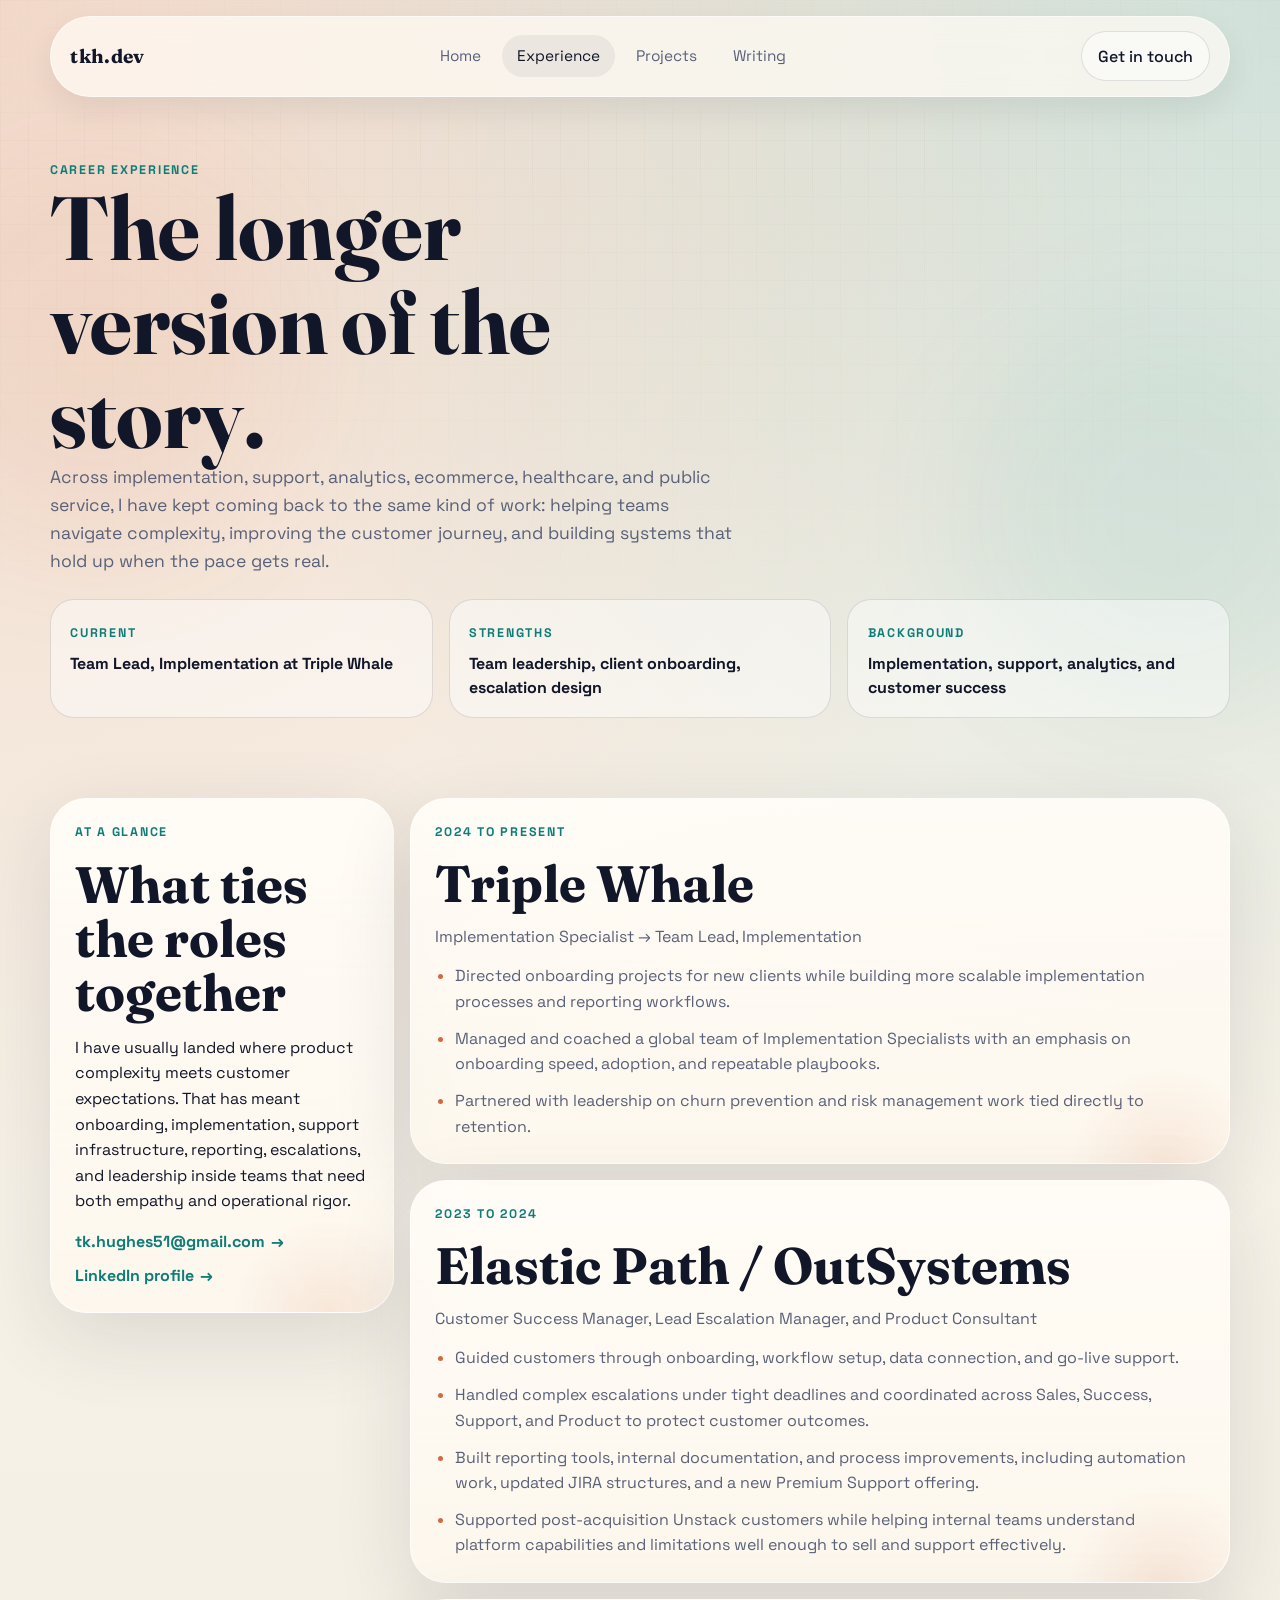
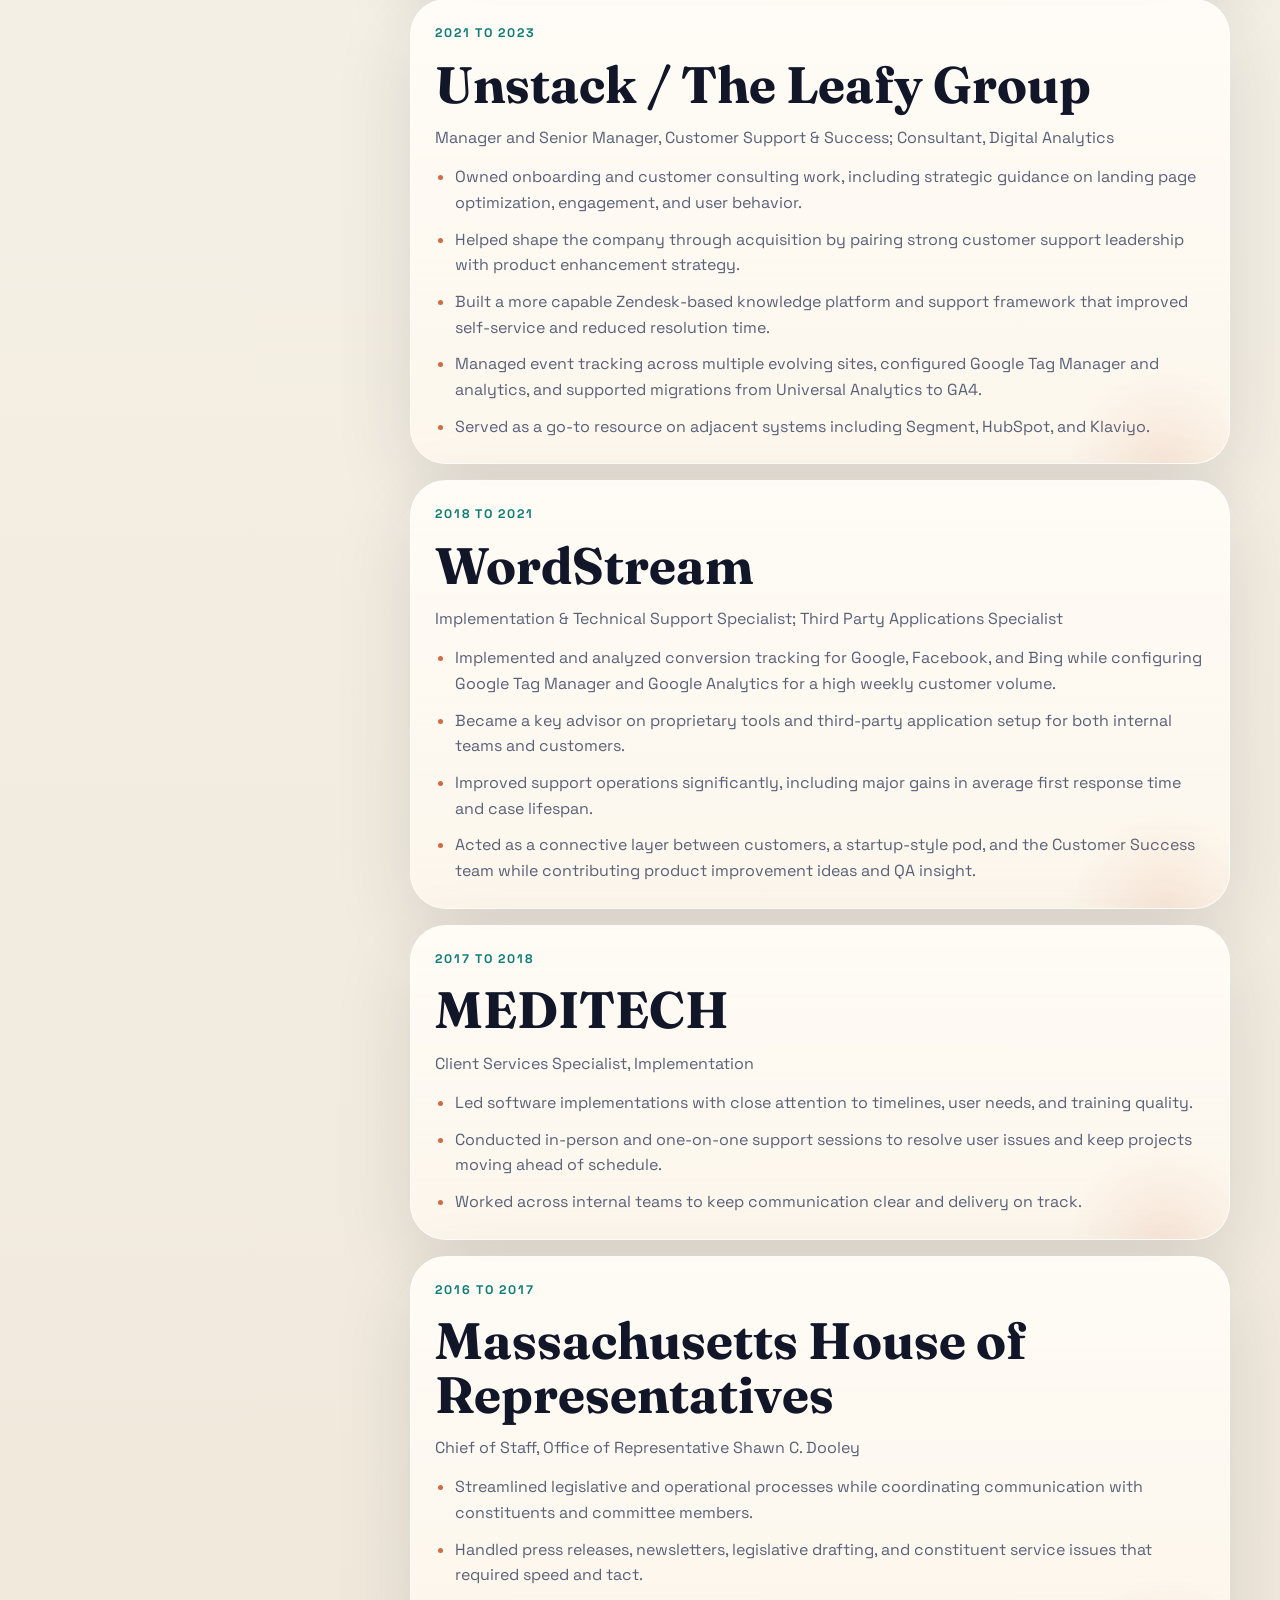
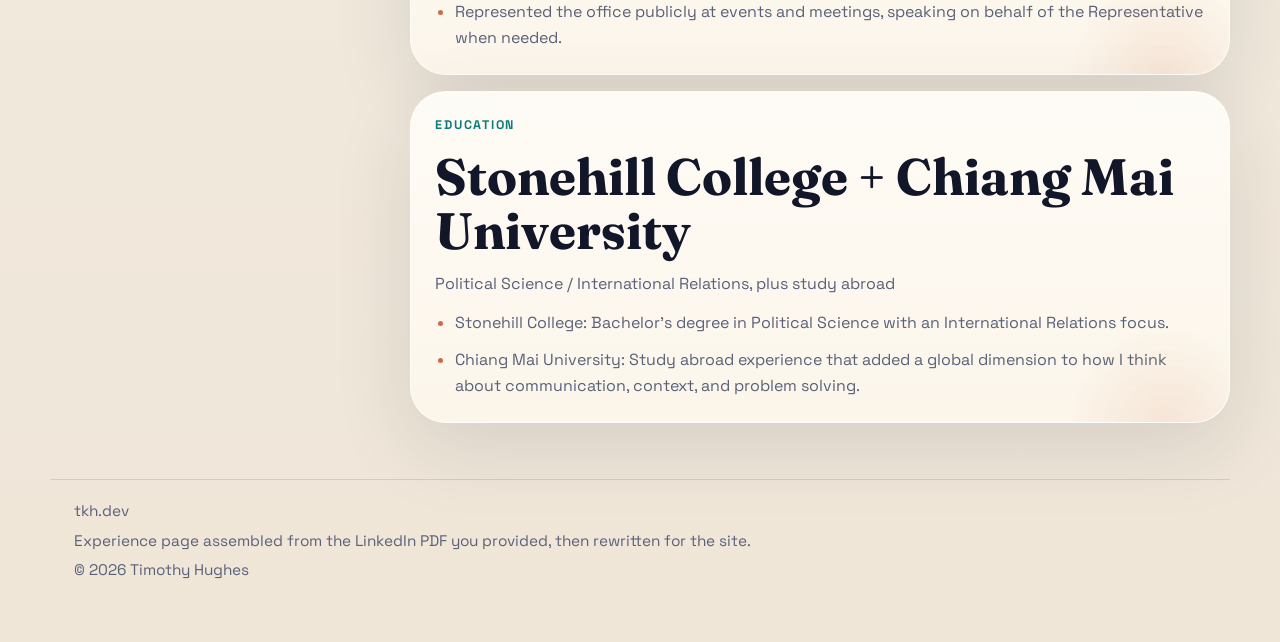
==== experience/index.html @ 786b48e2 "Initial tkh.dev site" ====
<!doctype html>
<html lang="en">
  <head>
    <meta charset="utf-8">
    <meta name="viewport" content="width=device-width, initial-scale=1">
    <title>Career Experience | Timothy Hughes</title>
    <meta
      name="description"
      content="Career experience for Timothy Hughes across Triple Whale, Elastic Path, Unstack, WordStream, MEDITECH, and public service."
    >
    <meta name="theme-color" content="#111629">
    <link rel="icon" href="/assets/favicon.svg" type="image/svg+xml">
    <link rel="preconnect" href="https://fonts.googleapis.com">
    <link rel="preconnect" href="https://fonts.gstatic.com" crossorigin>
    <link
      href="https://fonts.googleapis.com/css2?family=Fraunces:opsz,wght@9..144,400;9..144,600;9..144,700&family=Space+Grotesk:wght@400;500;700&display=swap"
      rel="stylesheet"
    >
    <link rel="stylesheet" href="/styles.css">
    <script defer src="/script.js"></script>
  </head>
  <body data-page="experience">
    <a class="skip-link" href="#content">Skip to content</a>
    <div class="page-glow page-glow-left" aria-hidden="true"></div>
    <div class="page-glow page-glow-right" aria-hidden="true"></div>

    <header class="site-header">
      <div class="shell header-inner">
        <a class="brand" href="/" aria-label="Go to homepage">tkh.dev</a>
        <nav class="site-nav" aria-label="Primary">
          <a data-nav href="/">Home</a>
          <a data-nav href="/experience/">Experience</a>
          <a data-nav href="/projects/">Projects</a>
          <a data-nav href="/writing/">Writing</a>
        </nav>
        <a class="nav-cta" href="mailto:tk.hughes51@gmail.com">Get in touch</a>
      </div>
    </header>

    <main id="content">
      <section class="section shell subhero">
        <div data-reveal>
          <p class="eyebrow">Career experience</p>
          <h1>The longer version of the story.</h1>
          <p class="lead">
            Across implementation, support, analytics, ecommerce, healthcare, and public service, I
            have kept coming back to the same kind of work: helping teams navigate complexity,
            improving the customer journey, and building systems that hold up when the pace gets real.
          </p>
        </div>

        <div class="summary-strip" data-reveal>
          <div class="summary-item">
            <span class="summary-label">Current</span>
            <strong>Team Lead, Implementation at Triple Whale</strong>
          </div>
          <div class="summary-item">
            <span class="summary-label">Strengths</span>
            <strong>Team leadership, client onboarding, escalation design</strong>
          </div>
          <div class="summary-item">
            <span class="summary-label">Background</span>
            <strong>Implementation, support, analytics, and customer success</strong>
          </div>
        </div>
      </section>

      <section class="section shell experience-layout">
        <aside class="experience-sidebar" data-reveal>
          <div class="panel sticky-panel">
            <p class="panel-label">At a glance</p>
            <h2>What ties the roles together</h2>
            <p>
              I have usually landed where product complexity meets customer expectations. That has
              meant onboarding, implementation, support infrastructure, reporting, escalations, and
              leadership inside teams that need both empathy and operational rigor.
            </p>
            <div class="stacked-links">
              <a class="text-link" href="mailto:tk.hughes51@gmail.com">tk.hughes51@gmail.com</a>
              <a class="text-link" href="https://www.linkedin.com/in/tkhughes" target="_blank" rel="noreferrer">LinkedIn profile</a>
            </div>
          </div>
        </aside>

        <div class="timeline">
          <article class="panel timeline-card" data-reveal>
            <p class="role-time">2024 to present</p>
            <h2>Triple Whale</h2>
            <p class="role-title">Implementation Specialist → Team Lead, Implementation</p>
            <ul class="detail-list">
              <li>Directed onboarding projects for new clients while building more scalable implementation processes and reporting workflows.</li>
              <li>Managed and coached a global team of Implementation Specialists with an emphasis on onboarding speed, adoption, and repeatable playbooks.</li>
              <li>Partnered with leadership on churn prevention and risk management work tied directly to retention.</li>
            </ul>
          </article>

          <article class="panel timeline-card" data-reveal>
            <p class="role-time">2023 to 2024</p>
            <h2>Elastic Path / OutSystems</h2>
            <p class="role-title">Customer Success Manager, Lead Escalation Manager, and Product Consultant</p>
            <ul class="detail-list">
              <li>Guided customers through onboarding, workflow setup, data connection, and go-live support.</li>
              <li>Handled complex escalations under tight deadlines and coordinated across Sales, Success, Support, and Product to protect customer outcomes.</li>
              <li>Built reporting tools, internal documentation, and process improvements, including automation work, updated JIRA structures, and a new Premium Support offering.</li>
              <li>Supported post-acquisition Unstack customers while helping internal teams understand platform capabilities and limitations well enough to sell and support effectively.</li>
            </ul>
          </article>

          <article class="panel timeline-card" data-reveal>
            <p class="role-time">2021 to 2023</p>
            <h2>Unstack / The Leafy Group</h2>
            <p class="role-title">Manager and Senior Manager, Customer Support &amp; Success; Consultant, Digital Analytics</p>
            <ul class="detail-list">
              <li>Owned onboarding and customer consulting work, including strategic guidance on landing page optimization, engagement, and user behavior.</li>
              <li>Helped shape the company through acquisition by pairing strong customer support leadership with product enhancement strategy.</li>
              <li>Built a more capable Zendesk-based knowledge platform and support framework that improved self-service and reduced resolution time.</li>
              <li>Managed event tracking across multiple evolving sites, configured Google Tag Manager and analytics, and supported migrations from Universal Analytics to GA4.</li>
              <li>Served as a go-to resource on adjacent systems including Segment, HubSpot, and Klaviyo.</li>
            </ul>
          </article>

          <article class="panel timeline-card" data-reveal>
            <p class="role-time">2018 to 2021</p>
            <h2>WordStream</h2>
            <p class="role-title">Implementation &amp; Technical Support Specialist; Third Party Applications Specialist</p>
            <ul class="detail-list">
              <li>Implemented and analyzed conversion tracking for Google, Facebook, and Bing while configuring Google Tag Manager and Google Analytics for a high weekly customer volume.</li>
              <li>Became a key advisor on proprietary tools and third-party application setup for both internal teams and customers.</li>
              <li>Improved support operations significantly, including major gains in average first response time and case lifespan.</li>
              <li>Acted as a connective layer between customers, a startup-style pod, and the Customer Success team while contributing product improvement ideas and QA insight.</li>
            </ul>
          </article>

          <article class="panel timeline-card" data-reveal>
            <p class="role-time">2017 to 2018</p>
            <h2>MEDITECH</h2>
            <p class="role-title">Client Services Specialist, Implementation</p>
            <ul class="detail-list">
              <li>Led software implementations with close attention to timelines, user needs, and training quality.</li>
              <li>Conducted in-person and one-on-one support sessions to resolve user issues and keep projects moving ahead of schedule.</li>
              <li>Worked across internal teams to keep communication clear and delivery on track.</li>
            </ul>
          </article>

          <article class="panel timeline-card" data-reveal>
            <p class="role-time">2016 to 2017</p>
            <h2>Massachusetts House of Representatives</h2>
            <p class="role-title">Chief of Staff, Office of Representative Shawn C. Dooley</p>
            <ul class="detail-list">
              <li>Streamlined legislative and operational processes while coordinating communication with constituents and committee members.</li>
              <li>Handled press releases, newsletters, legislative drafting, and constituent service issues that required speed and tact.</li>
              <li>Represented the office publicly at events and meetings, speaking on behalf of the Representative when needed.</li>
            </ul>
          </article>

          <article class="panel timeline-card" data-reveal>
            <p class="role-time">Education</p>
            <h2>Stonehill College + Chiang Mai University</h2>
            <p class="role-title">Political Science / International Relations, plus study abroad</p>
            <ul class="detail-list">
              <li>Stonehill College: Bachelor&rsquo;s degree in Political Science with an International Relations focus.</li>
              <li>Chiang Mai University: Study abroad experience that added a global dimension to how I think about communication, context, and problem solving.</li>
            </ul>
          </article>
        </div>
      </section>
    </main>

    <footer class="site-footer">
      <div class="shell footer-inner">
        <p>tkh.dev</p>
        <p>Experience page assembled from the LinkedIn PDF you provided, then rewritten for the site.</p>
        <p>&copy; <span data-year></span> Timothy Hughes</p>
      </div>
    </footer>
  </body>
</html>
---- styles.css ----
:root {
  --bg: #f4efe4;
  --bg-alt: rgba(255, 251, 244, 0.78);
  --surface: rgba(255, 249, 239, 0.78);
  --surface-strong: rgba(255, 252, 247, 0.94);
  --ink: #111629;
  --muted: #596179;
  --line: rgba(17, 22, 41, 0.12);
  --line-strong: rgba(17, 22, 41, 0.22);
  --accent: #d06b42;
  --accent-soft: rgba(208, 107, 66, 0.12);
  --accent-2: #0f7d77;
  --accent-3: #d0a33d;
  --shadow: 0 24px 80px rgba(29, 31, 46, 0.12);
  --radius-xl: 36px;
  --radius-lg: 24px;
  --radius-md: 18px;
  --max-width: 1180px;
  --display: "Fraunces", Georgia, serif;
  --body: "Space Grotesk", "Trebuchet MS", sans-serif;
}

*,
*::before,
*::after {
  box-sizing: border-box;
}

html {
  scroll-behavior: smooth;
}

body {
  margin: 0;
  min-height: 100vh;
  font-family: var(--body);
  color: var(--ink);
  background:
    radial-gradient(circle at top left, rgba(208, 107, 66, 0.22), transparent 30%),
    radial-gradient(circle at top right, rgba(15, 125, 119, 0.18), transparent 28%),
    linear-gradient(180deg, #fbf7ef 0%, #f4efe4 45%, #efe6d8 100%);
  line-height: 1.6;
  position: relative;
}

body::before {
  content: "";
  position: fixed;
  inset: 0;
  background-image:
    linear-gradient(rgba(17, 22, 41, 0.04) 1px, transparent 1px),
    linear-gradient(90deg, rgba(17, 22, 41, 0.04) 1px, transparent 1px);
  background-size: 28px 28px;
  mask-image: linear-gradient(180deg, rgba(0, 0, 0, 0.5), transparent 70%);
  pointer-events: none;
  z-index: -2;
}

.page-glow {
  position: fixed;
  width: 24rem;
  height: 24rem;
  border-radius: 999px;
  filter: blur(70px);
  opacity: 0.35;
  pointer-events: none;
  z-index: -1;
}

.page-glow-left {
  background: rgba(208, 107, 66, 0.22);
  left: -6rem;
  top: 10rem;
}

.page-glow-right {
  background: rgba(15, 125, 119, 0.2);
  right: -5rem;
  top: 20rem;
}

img {
  max-width: 100%;
  display: block;
}

a {
  color: inherit;
  text-decoration: none;
}

p,
ul {
  margin: 0;
}

ul {
  padding-left: 1.25rem;
}

.shell {
  width: min(100% - 2rem, var(--max-width));
  margin: 0 auto;
}

.section {
  padding: 2.5rem 0;
}

.skip-link {
  position: absolute;
  left: 1rem;
  top: -3rem;
  background: var(--ink);
  color: white;
  padding: 0.7rem 1rem;
  border-radius: 999px;
  z-index: 10;
}

.skip-link:focus {
  top: 1rem;
}

.site-header {
  position: sticky;
  top: 0;
  z-index: 8;
  padding: 1rem 0;
  backdrop-filter: blur(20px);
}

.header-inner {
  display: flex;
  align-items: center;
  justify-content: space-between;
  gap: 1rem;
  padding: 0.9rem 1.2rem;
  border: 1px solid rgba(255, 255, 255, 0.55);
  border-radius: 999px;
  background: rgba(255, 251, 244, 0.72);
  box-shadow: 0 12px 32px rgba(17, 22, 41, 0.08);
}

.brand {
  font-family: var(--display);
  font-size: 1.2rem;
  font-weight: 700;
  letter-spacing: 0.02em;
}

.site-nav {
  display: flex;
  flex-wrap: wrap;
  justify-content: center;
  gap: 0.35rem;
}

.site-nav a,
.nav-cta,
.button,
.chip,
.route-item,
.text-link {
  transition: transform 180ms ease, background-color 180ms ease, color 180ms ease, border-color 180ms ease, box-shadow 180ms ease;
}

.site-nav a {
  padding: 0.55rem 0.95rem;
  color: var(--muted);
  border-radius: 999px;
  font-size: 0.96rem;
}

.site-nav a:hover,
.site-nav a:focus-visible,
.site-nav a.is-active {
  color: var(--ink);
  background: rgba(17, 22, 41, 0.06);
}

.nav-cta {
  padding: 0.7rem 1rem;
  border-radius: 999px;
  border: 1px solid var(--line);
  background: rgba(255, 255, 255, 0.48);
  font-weight: 500;
}

.nav-cta:hover,
.nav-cta:focus-visible {
  transform: translateY(-1px);
  box-shadow: 0 10px 24px rgba(17, 22, 41, 0.08);
}

.eyebrow,
.panel-label,
.summary-label,
.role-time {
  text-transform: uppercase;
  letter-spacing: 0.14em;
  font-size: 0.78rem;
  font-weight: 700;
  color: var(--accent-2);
}

h1,
h2,
h3 {
  font-family: var(--display);
  margin: 0;
  line-height: 1.05;
}

h1 {
  font-size: clamp(3rem, 7vw, 6rem);
  max-width: 12ch;
}

h2 {
  font-size: clamp(2rem, 4vw, 3.4rem);
}

h3 {
  font-size: 1.55rem;
}

.lead,
.section-copy {
  color: var(--muted);
  font-size: 1.1rem;
  max-width: 62ch;
}

.hero {
  display: grid;
  grid-template-columns: minmax(0, 1.2fr) minmax(18rem, 0.8fr);
  gap: 1.5rem;
  align-items: stretch;
  padding-top: 3rem;
}

.hero-copy,
.hero-stack,
.subhero,
.experience-layout,
.error-shell {
  position: relative;
}

.hero-copy {
  display: flex;
  flex-direction: column;
  gap: 1.25rem;
  padding: 1rem 0;
}

.cta-row,
.contact-actions {
  display: flex;
  flex-wrap: wrap;
  gap: 0.85rem;
}

.button {
  display: inline-flex;
  align-items: center;
  justify-content: center;
  min-height: 3rem;
  padding: 0.85rem 1.2rem;
  border-radius: 999px;
  border: 1px solid transparent;
  font-weight: 700;
}

.button:hover,
.button:focus-visible,
.route-item:hover,
.route-item:focus-visible {
  transform: translateY(-2px);
}

.button-primary {
  background: var(--ink);
  color: #fbf7ef;
  box-shadow: 0 16px 30px rgba(17, 22, 41, 0.18);
}

.button-primary:hover,
.button-primary:focus-visible {
  box-shadow: 0 20px 34px rgba(17, 22, 41, 0.24);
}

.button-secondary {
  background: rgba(255, 255, 255, 0.48);
  border-color: var(--line);
}

.inline-facts {
  display: grid;
  gap: 0.75rem;
  list-style: none;
  padding: 0;
  color: var(--muted);
}

.inline-facts li {
  display: flex;
  gap: 0.7rem;
  align-items: flex-start;
}

.inline-facts li::before {
  content: "";
  width: 0.65rem;
  height: 0.65rem;
  margin-top: 0.5rem;
  border-radius: 999px;
  background: linear-gradient(135deg, var(--accent), var(--accent-2));
  flex: none;
}

.hero-stack {
  display: grid;
  gap: 1rem;
}

.panel {
  position: relative;
  overflow: hidden;
  padding: 1.5rem;
  border: 1px solid rgba(255, 255, 255, 0.68);
  border-radius: var(--radius-xl);
  background: linear-gradient(180deg, var(--surface-strong), var(--surface));
  box-shadow: var(--shadow);
}

.panel::after {
  content: "";
  position: absolute;
  inset: auto -2rem -6rem auto;
  width: 12rem;
  height: 12rem;
  border-radius: 999px;
  background: radial-gradient(circle, rgba(208, 107, 66, 0.12), transparent 72%);
  pointer-events: none;
}

.spotlight-card {
  min-height: 23rem;
  display: flex;
  flex-direction: column;
  gap: 1rem;
}

.spotlight-mark {
  width: 5.5rem;
  height: 5.5rem;
  display: grid;
  place-items: center;
  border-radius: 1.5rem;
  font-weight: 700;
  letter-spacing: 0.08em;
  background:
    linear-gradient(135deg, rgba(17, 22, 41, 0.92), rgba(40, 51, 80, 0.92)),
    linear-gradient(135deg, rgba(208, 107, 66, 0.5), rgba(15, 125, 119, 0.5));
  color: #fbf7ef;
  box-shadow: inset 0 0 0 1px rgba(255, 255, 255, 0.08);
}

.chip-row {
  display: flex;
  flex-wrap: wrap;
  gap: 0.65rem;
  margin-top: auto;
}

.chip {
  display: inline-flex;
  align-items: center;
  gap: 0.35rem;
  padding: 0.55rem 0.85rem;
  border-radius: 999px;
  border: 1px solid var(--line);
  background: rgba(255, 255, 255, 0.5);
  color: var(--muted);
  font-size: 0.92rem;
}

.route-card {
  display: flex;
  flex-direction: column;
  gap: 0.85rem;
}

.route-list {
  display: grid;
  gap: 0.75rem;
}

.route-item {
  display: grid;
  gap: 0.25rem;
  padding: 1rem;
  border-radius: var(--radius-md);
  border: 1px solid var(--line);
  background: rgba(255, 255, 255, 0.52);
}

.route-item:hover,
.route-item:focus-visible {
  border-color: rgba(17, 22, 41, 0.25);
  box-shadow: 0 10px 24px rgba(17, 22, 41, 0.08);
}

.route-path {
  font-family: var(--display);
  font-size: 1.35rem;
}

.route-copy,
.role-title {
  color: var(--muted);
}

.section-heading {
  display: grid;
  gap: 0.85rem;
  margin-bottom: 1.5rem;
}

.card-grid {
  display: grid;
  grid-template-columns: repeat(3, minmax(0, 1fr));
  gap: 1rem;
}

.card-grid-large {
  grid-template-columns: repeat(2, minmax(0, 1fr));
}

.role-card,
.principle-card,
.timeline-card {
  display: grid;
  gap: 0.85rem;
  align-content: start;
}

.split-panel {
  display: grid;
  grid-template-columns: minmax(0, 0.95fr) minmax(0, 1.05fr);
  gap: 1rem;
  align-items: center;
  padding: 1.5rem;
  border: 1px solid rgba(255, 255, 255, 0.65);
  border-radius: var(--radius-xl);
  background: linear-gradient(120deg, rgba(17, 22, 41, 0.96), rgba(37, 48, 77, 0.95));
  color: #fbf7ef;
  box-shadow: var(--shadow);
}

.split-panel .eyebrow,
.split-panel .text-link {
  color: #f5d59a;
}

.text-link {
  display: inline-flex;
  align-items: center;
  gap: 0.4rem;
  color: var(--accent-2);
  font-weight: 700;
}

.text-link::after {
  content: "→";
}

.contact-band {
  display: grid;
  grid-template-columns: minmax(0, 1fr) auto;
  gap: 1rem;
  align-items: center;
  padding-bottom: 4rem;
}

.site-footer {
  padding: 1rem 0 2.5rem;
}

.footer-inner {
  display: grid;
  gap: 0.3rem;
  padding: 1.2rem 1.5rem;
  border-top: 1px solid var(--line);
  color: var(--muted);
  font-size: 0.96rem;
}

.subhero {
  display: grid;
  gap: 1.5rem;
  padding-top: 3rem;
}

.summary-strip {
  display: grid;
  grid-template-columns: repeat(3, minmax(0, 1fr));
  gap: 1rem;
}

.summary-item {
  padding: 1.15rem 1.2rem;
  border-radius: var(--radius-lg);
  border: 1px solid var(--line);
  background: rgba(255, 255, 255, 0.45);
}

.summary-item strong {
  display: block;
  margin-top: 0.5rem;
  font-size: 1rem;
  line-height: 1.45;
}

.experience-layout {
  display: grid;
  grid-template-columns: minmax(15rem, 0.42fr) minmax(0, 1fr);
  gap: 1rem;
  align-items: start;
}

.sticky-panel {
  position: sticky;
  top: 7rem;
  display: grid;
  gap: 0.95rem;
}

.stacked-links {
  display: grid;
  gap: 0.5rem;
}

.timeline {
  display: grid;
  gap: 1rem;
}

.detail-list {
  display: grid;
  gap: 0.7rem;
  color: var(--muted);
}

.detail-list li::marker {
  color: var(--accent);
}

.error-shell {
  display: grid;
  place-items: center;
  min-height: 100vh;
  padding: 2rem 0;
}

.error-card {
  max-width: 42rem;
  display: grid;
  gap: 1rem;
  text-align: center;
}

[data-reveal] {
  opacity: 0;
  transform: translateY(18px);
}

[data-reveal].is-visible {
  opacity: 1;
  transform: translateY(0);
  transition: opacity 600ms ease, transform 600ms ease;
}

a:focus-visible,
button:focus-visible {
  outline: 2px solid var(--accent-2);
  outline-offset: 3px;
}

@media (max-width: 980px) {
  .hero,
  .split-panel,
  .contact-band,
  .experience-layout {
    grid-template-columns: 1fr;
  }

  .card-grid,
  .card-grid-large,
  .summary-strip {
    grid-template-columns: 1fr;
  }

  .sticky-panel {
    position: static;
  }

  h1 {
    max-width: 14ch;
  }
}

@media (max-width: 760px) {
  .section {
    padding: 2rem 0;
  }

  .site-header {
    position: static;
    padding: 0.85rem 0 0;
  }

  .header-inner {
    border-radius: 1.5rem;
    align-items: flex-start;
    flex-direction: column;
  }

  .site-nav {
    justify-content: flex-start;
  }

  .nav-cta {
    width: 100%;
    text-align: center;
  }

  .panel,
  .split-panel {
    padding: 1.25rem;
    border-radius: 1.4rem;
  }

  h1 {
    max-width: none;
  }
}

@media (prefers-reduced-motion: reduce) {
  html {
    scroll-behavior: auto;
  }

  *,
  *::before,
  *::after {
    animation: none !important;
    transition: none !important;
  }

  [data-reveal] {
    opacity: 1;
    transform: none;
  }
}
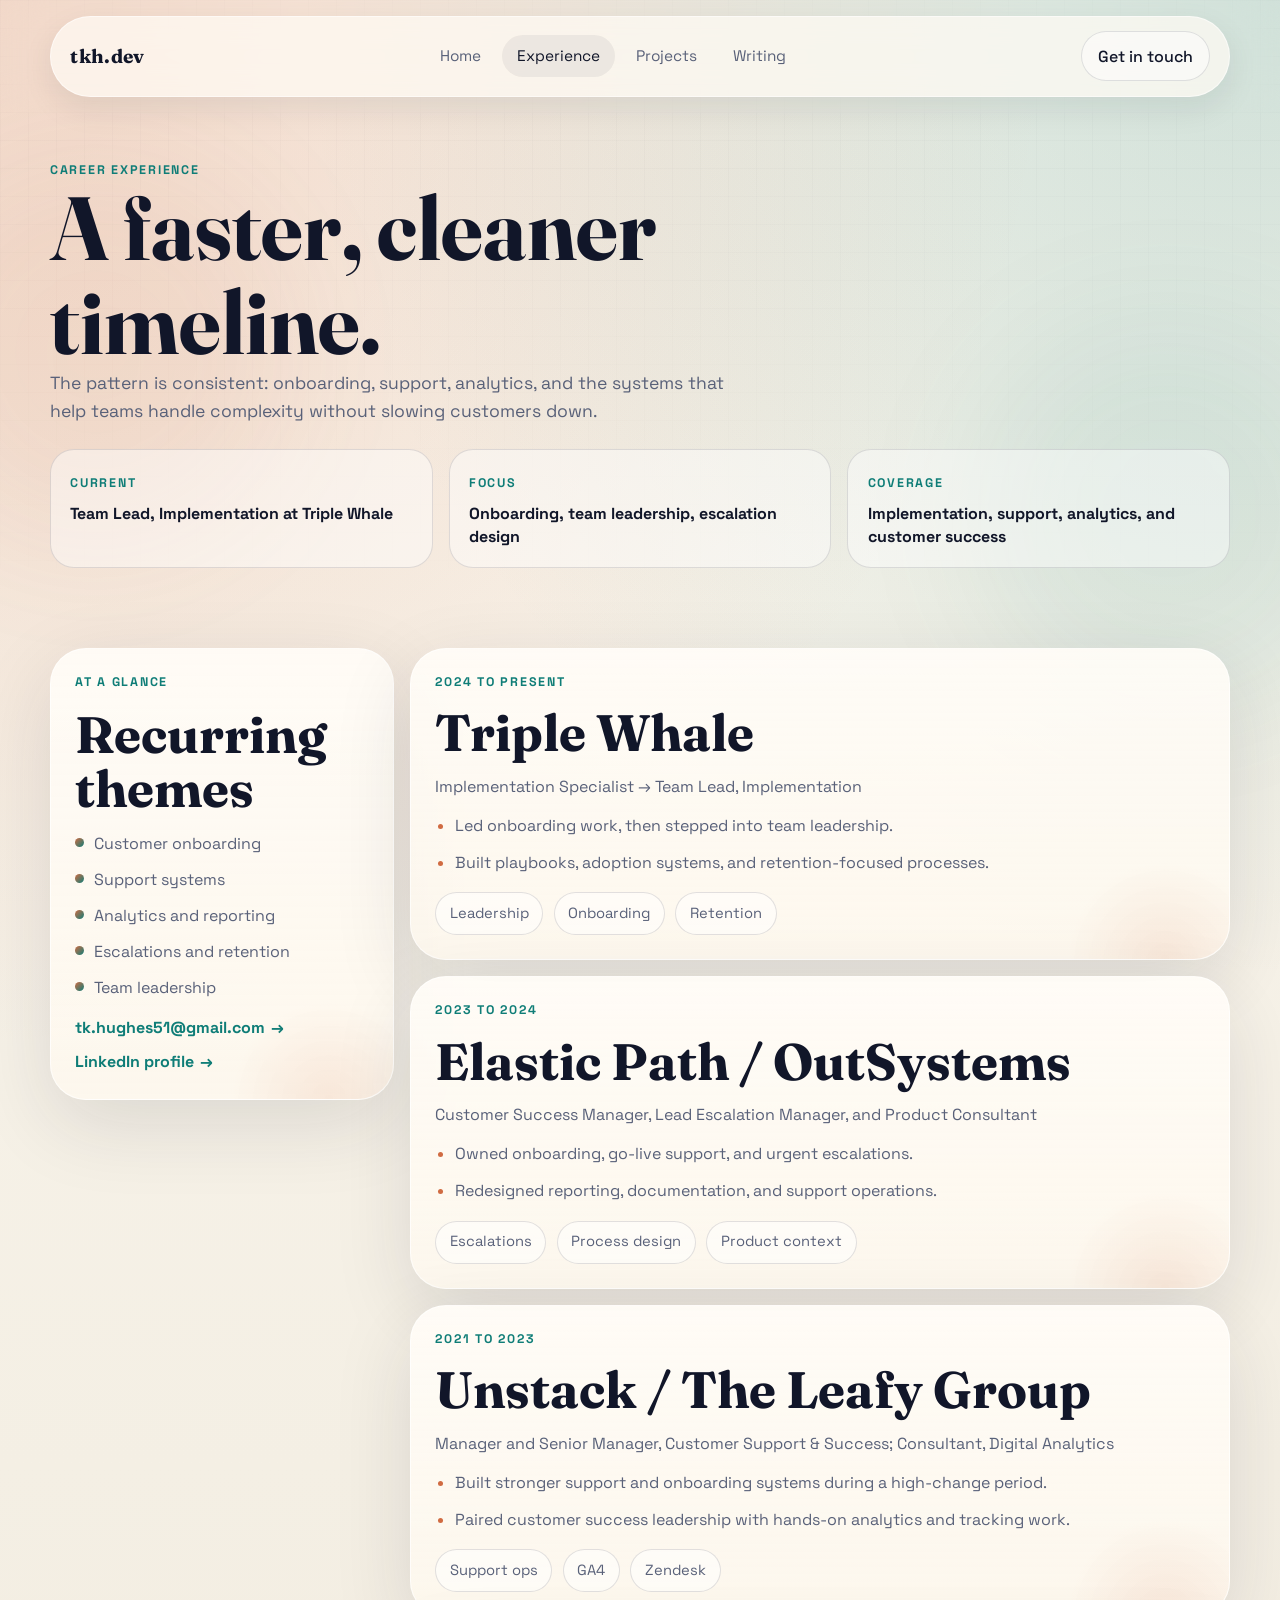
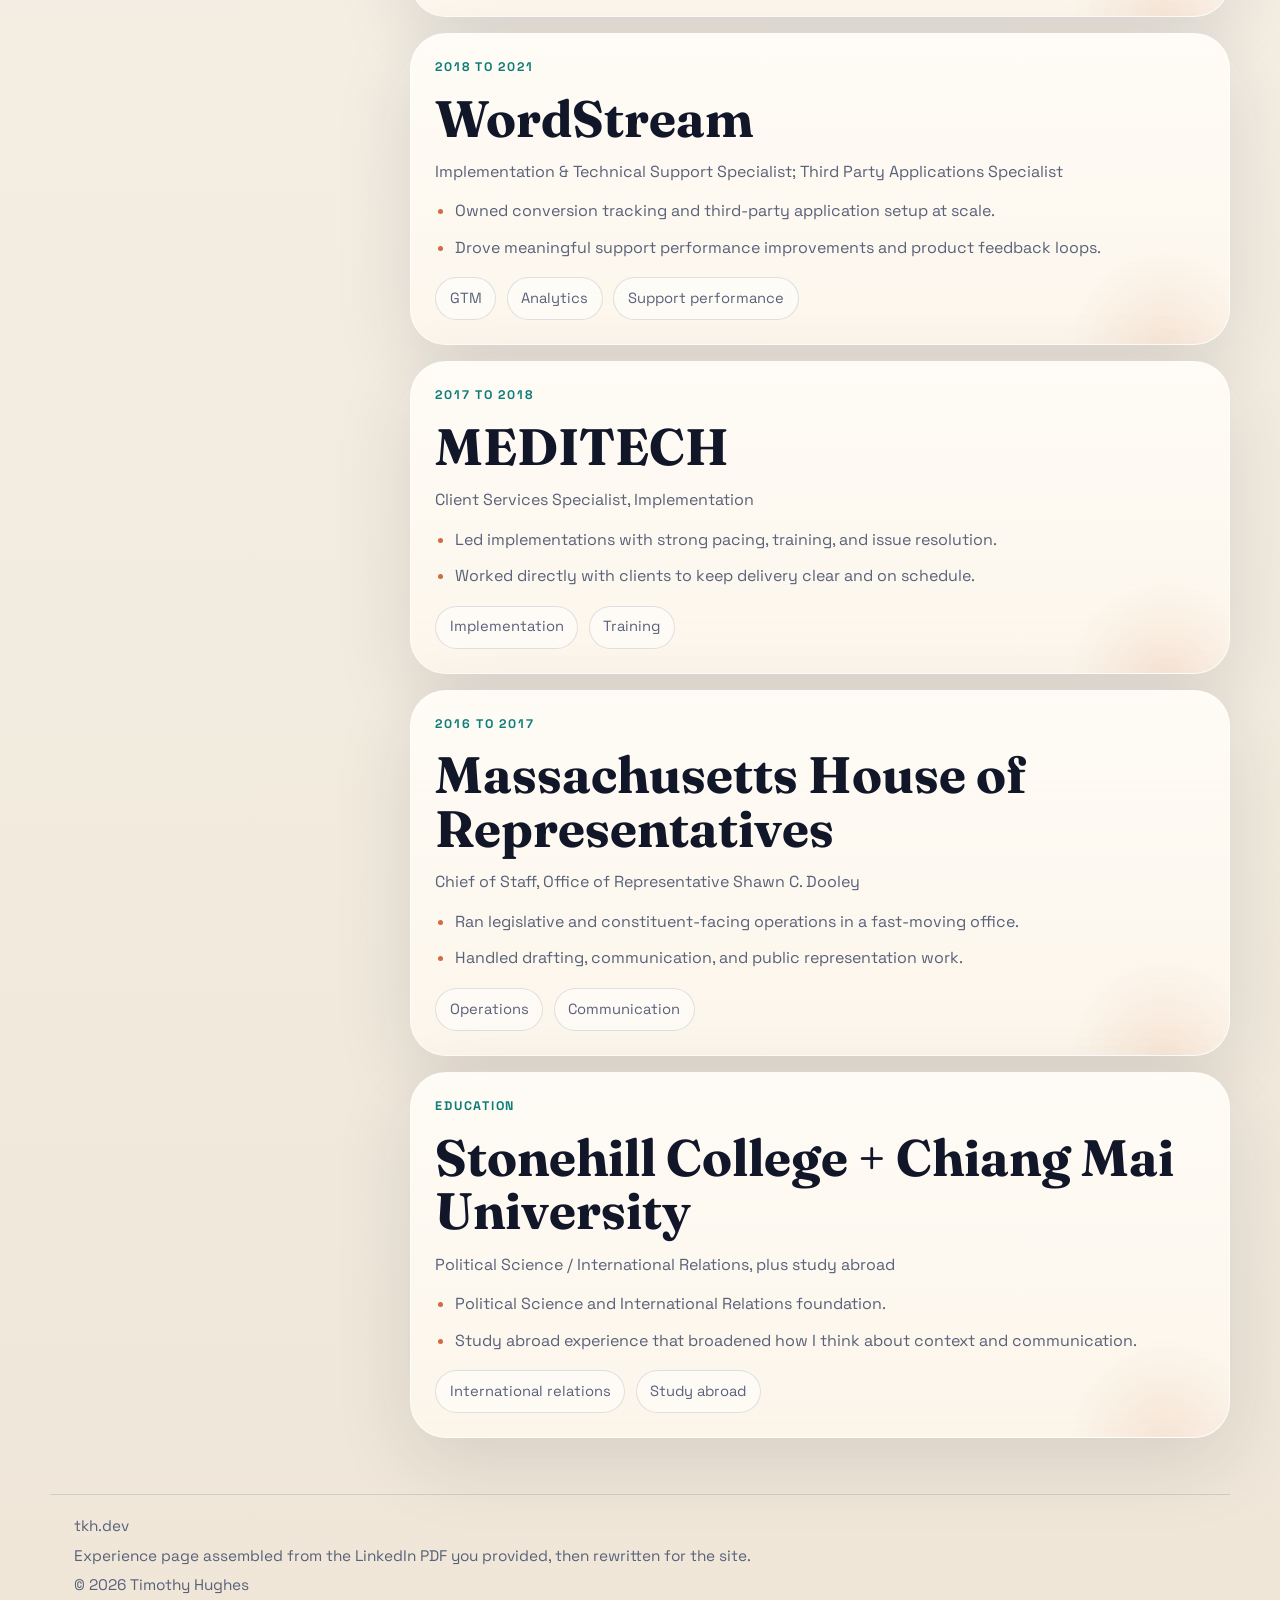
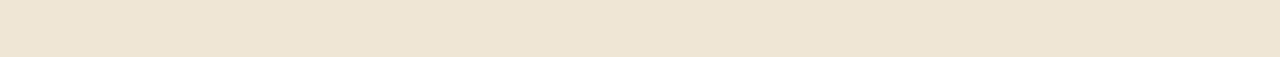
==== commit 468927ac: "Reduce copy density across site" ====
--- a/experience/index.html
+++ b/experience/index.html
@@ -41,11 +41,10 @@
       <section class="section shell subhero">
         <div data-reveal>
           <p class="eyebrow">Career experience</p>
-          <h1>The longer version of the story.</h1>
+          <h1>A faster, cleaner timeline.</h1>
           <p class="lead">
-            Across implementation, support, analytics, ecommerce, healthcare, and public service, I
-            have kept coming back to the same kind of work: helping teams navigate complexity,
-            improving the customer journey, and building systems that hold up when the pace gets real.
+            The pattern is consistent: onboarding, support, analytics, and the systems that help
+            teams handle complexity without slowing customers down.
           </p>
         </div>
 
@@ -55,11 +54,11 @@
             <strong>Team Lead, Implementation at Triple Whale</strong>
           </div>
           <div class="summary-item">
-            <span class="summary-label">Strengths</span>
-            <strong>Team leadership, client onboarding, escalation design</strong>
+            <span class="summary-label">Focus</span>
+            <strong>Onboarding, team leadership, escalation design</strong>
           </div>
           <div class="summary-item">
-            <span class="summary-label">Background</span>
+            <span class="summary-label">Coverage</span>
             <strong>Implementation, support, analytics, and customer success</strong>
           </div>
         </div>
@@ -69,12 +68,14 @@
         <aside class="experience-sidebar" data-reveal>
           <div class="panel sticky-panel">
             <p class="panel-label">At a glance</p>
-            <h2>What ties the roles together</h2>
-            <p>
-              I have usually landed where product complexity meets customer expectations. That has
-              meant onboarding, implementation, support infrastructure, reporting, escalations, and
-              leadership inside teams that need both empathy and operational rigor.
-            </p>
+            <h2>Recurring themes</h2>
+            <ul class="compact-list">
+              <li>Customer onboarding</li>
+              <li>Support systems</li>
+              <li>Analytics and reporting</li>
+              <li>Escalations and retention</li>
+              <li>Team leadership</li>
+            </ul>
             <div class="stacked-links">
               <a class="text-link" href="mailto:tk.hughes51@gmail.com">tk.hughes51@gmail.com</a>
               <a class="text-link" href="https://www.linkedin.com/in/tkhughes" target="_blank" rel="noreferrer">LinkedIn profile</a>
@@ -88,10 +89,14 @@
             <h2>Triple Whale</h2>
             <p class="role-title">Implementation Specialist → Team Lead, Implementation</p>
             <ul class="detail-list">
-              <li>Directed onboarding projects for new clients while building more scalable implementation processes and reporting workflows.</li>
-              <li>Managed and coached a global team of Implementation Specialists with an emphasis on onboarding speed, adoption, and repeatable playbooks.</li>
-              <li>Partnered with leadership on churn prevention and risk management work tied directly to retention.</li>
-            </ul>
+              <li>Led onboarding work, then stepped into team leadership.</li>
+              <li>Built playbooks, adoption systems, and retention-focused processes.</li>
+            </ul>
+            <div class="chip-row detail-tags">
+              <span class="chip">Leadership</span>
+              <span class="chip">Onboarding</span>
+              <span class="chip">Retention</span>
+            </div>
           </article>
 
           <article class="panel timeline-card" data-reveal>
@@ -99,11 +104,14 @@
             <h2>Elastic Path / OutSystems</h2>
             <p class="role-title">Customer Success Manager, Lead Escalation Manager, and Product Consultant</p>
             <ul class="detail-list">
-              <li>Guided customers through onboarding, workflow setup, data connection, and go-live support.</li>
-              <li>Handled complex escalations under tight deadlines and coordinated across Sales, Success, Support, and Product to protect customer outcomes.</li>
-              <li>Built reporting tools, internal documentation, and process improvements, including automation work, updated JIRA structures, and a new Premium Support offering.</li>
-              <li>Supported post-acquisition Unstack customers while helping internal teams understand platform capabilities and limitations well enough to sell and support effectively.</li>
-            </ul>
+              <li>Owned onboarding, go-live support, and urgent escalations.</li>
+              <li>Redesigned reporting, documentation, and support operations.</li>
+            </ul>
+            <div class="chip-row detail-tags">
+              <span class="chip">Escalations</span>
+              <span class="chip">Process design</span>
+              <span class="chip">Product context</span>
+            </div>
           </article>
 
           <article class="panel timeline-card" data-reveal>
@@ -111,12 +119,14 @@
             <h2>Unstack / The Leafy Group</h2>
             <p class="role-title">Manager and Senior Manager, Customer Support &amp; Success; Consultant, Digital Analytics</p>
             <ul class="detail-list">
-              <li>Owned onboarding and customer consulting work, including strategic guidance on landing page optimization, engagement, and user behavior.</li>
-              <li>Helped shape the company through acquisition by pairing strong customer support leadership with product enhancement strategy.</li>
-              <li>Built a more capable Zendesk-based knowledge platform and support framework that improved self-service and reduced resolution time.</li>
-              <li>Managed event tracking across multiple evolving sites, configured Google Tag Manager and analytics, and supported migrations from Universal Analytics to GA4.</li>
-              <li>Served as a go-to resource on adjacent systems including Segment, HubSpot, and Klaviyo.</li>
-            </ul>
+              <li>Built stronger support and onboarding systems during a high-change period.</li>
+              <li>Paired customer success leadership with hands-on analytics and tracking work.</li>
+            </ul>
+            <div class="chip-row detail-tags">
+              <span class="chip">Support ops</span>
+              <span class="chip">GA4</span>
+              <span class="chip">Zendesk</span>
+            </div>
           </article>
 
           <article class="panel timeline-card" data-reveal>
@@ -124,11 +134,14 @@
             <h2>WordStream</h2>
             <p class="role-title">Implementation &amp; Technical Support Specialist; Third Party Applications Specialist</p>
             <ul class="detail-list">
-              <li>Implemented and analyzed conversion tracking for Google, Facebook, and Bing while configuring Google Tag Manager and Google Analytics for a high weekly customer volume.</li>
-              <li>Became a key advisor on proprietary tools and third-party application setup for both internal teams and customers.</li>
-              <li>Improved support operations significantly, including major gains in average first response time and case lifespan.</li>
-              <li>Acted as a connective layer between customers, a startup-style pod, and the Customer Success team while contributing product improvement ideas and QA insight.</li>
-            </ul>
+              <li>Owned conversion tracking and third-party application setup at scale.</li>
+              <li>Drove meaningful support performance improvements and product feedback loops.</li>
+            </ul>
+            <div class="chip-row detail-tags">
+              <span class="chip">GTM</span>
+              <span class="chip">Analytics</span>
+              <span class="chip">Support performance</span>
+            </div>
           </article>
 
           <article class="panel timeline-card" data-reveal>
@@ -136,10 +149,13 @@
             <h2>MEDITECH</h2>
             <p class="role-title">Client Services Specialist, Implementation</p>
             <ul class="detail-list">
-              <li>Led software implementations with close attention to timelines, user needs, and training quality.</li>
-              <li>Conducted in-person and one-on-one support sessions to resolve user issues and keep projects moving ahead of schedule.</li>
-              <li>Worked across internal teams to keep communication clear and delivery on track.</li>
-            </ul>
+              <li>Led implementations with strong pacing, training, and issue resolution.</li>
+              <li>Worked directly with clients to keep delivery clear and on schedule.</li>
+            </ul>
+            <div class="chip-row detail-tags">
+              <span class="chip">Implementation</span>
+              <span class="chip">Training</span>
+            </div>
           </article>
 
           <article class="panel timeline-card" data-reveal>
@@ -147,10 +163,13 @@
             <h2>Massachusetts House of Representatives</h2>
             <p class="role-title">Chief of Staff, Office of Representative Shawn C. Dooley</p>
             <ul class="detail-list">
-              <li>Streamlined legislative and operational processes while coordinating communication with constituents and committee members.</li>
-              <li>Handled press releases, newsletters, legislative drafting, and constituent service issues that required speed and tact.</li>
-              <li>Represented the office publicly at events and meetings, speaking on behalf of the Representative when needed.</li>
-            </ul>
+              <li>Ran legislative and constituent-facing operations in a fast-moving office.</li>
+              <li>Handled drafting, communication, and public representation work.</li>
+            </ul>
+            <div class="chip-row detail-tags">
+              <span class="chip">Operations</span>
+              <span class="chip">Communication</span>
+            </div>
           </article>
 
           <article class="panel timeline-card" data-reveal>
@@ -158,9 +177,13 @@
             <h2>Stonehill College + Chiang Mai University</h2>
             <p class="role-title">Political Science / International Relations, plus study abroad</p>
             <ul class="detail-list">
-              <li>Stonehill College: Bachelor&rsquo;s degree in Political Science with an International Relations focus.</li>
-              <li>Chiang Mai University: Study abroad experience that added a global dimension to how I think about communication, context, and problem solving.</li>
-            </ul>
+              <li>Political Science and International Relations foundation.</li>
+              <li>Study abroad experience that broadened how I think about context and communication.</li>
+            </ul>
+            <div class="chip-row detail-tags">
+              <span class="chip">International relations</span>
+              <span class="chip">Study abroad</span>
+            </div>
           </article>
         </div>
       </section>
--- a/styles.css
+++ b/styles.css
@@ -296,28 +296,36 @@
   border-color: var(--line);
 }
 
-.inline-facts {
-  display: grid;
-  gap: 0.75rem;
-  list-style: none;
-  padding: 0;
+.metrics-row {
+  display: grid;
+  grid-template-columns: repeat(3, minmax(0, 1fr));
+  gap: 0.9rem;
+}
+
+.metric-card {
+  display: grid;
+  gap: 0.2rem;
+  padding: 1rem;
+  border-radius: var(--radius-md);
+  border: 1px solid var(--line);
+  background: rgba(255, 255, 255, 0.5);
+}
+
+.metric-card strong {
+  font-size: 1.02rem;
+}
+
+.metric-label {
+  text-transform: uppercase;
+  letter-spacing: 0.12em;
+  font-size: 0.75rem;
+  font-weight: 700;
+  color: var(--accent-2);
+}
+
+.metric-copy {
   color: var(--muted);
-}
-
-.inline-facts li {
-  display: flex;
-  gap: 0.7rem;
-  align-items: flex-start;
-}
-
-.inline-facts li::before {
-  content: "";
-  width: 0.65rem;
-  height: 0.65rem;
-  margin-top: 0.5rem;
-  border-radius: 999px;
-  background: linear-gradient(135deg, var(--accent), var(--accent-2));
-  flex: none;
+  font-size: 0.92rem;
 }
 
 .hero-stack {
@@ -423,6 +431,41 @@
   color: var(--muted);
 }
 
+.mini-list,
+.compact-list {
+  display: grid;
+  gap: 0.65rem;
+  color: var(--muted);
+}
+
+.mini-list {
+  list-style: none;
+  padding: 0;
+}
+
+.mini-list li,
+.compact-list li {
+  display: flex;
+  align-items: flex-start;
+  gap: 0.65rem;
+}
+
+.mini-list li::before,
+.compact-list li::before {
+  content: "";
+  width: 0.55rem;
+  height: 0.55rem;
+  margin-top: 0.45rem;
+  border-radius: 999px;
+  background: linear-gradient(135deg, var(--accent), var(--accent-2));
+  flex: none;
+}
+
+.compact-list {
+  list-style: none;
+  padding: 0;
+}
+
 .section-heading {
   display: grid;
   gap: 0.85rem;
@@ -558,6 +601,10 @@
   color: var(--accent);
 }
 
+.detail-tags {
+  margin-top: 0.2rem;
+}
+
 .error-shell {
   display: grid;
   place-items: center;
@@ -599,7 +646,8 @@
 
   .card-grid,
   .card-grid-large,
-  .summary-strip {
+  .summary-strip,
+  .metrics-row {
     grid-template-columns: 1fr;
   }
 
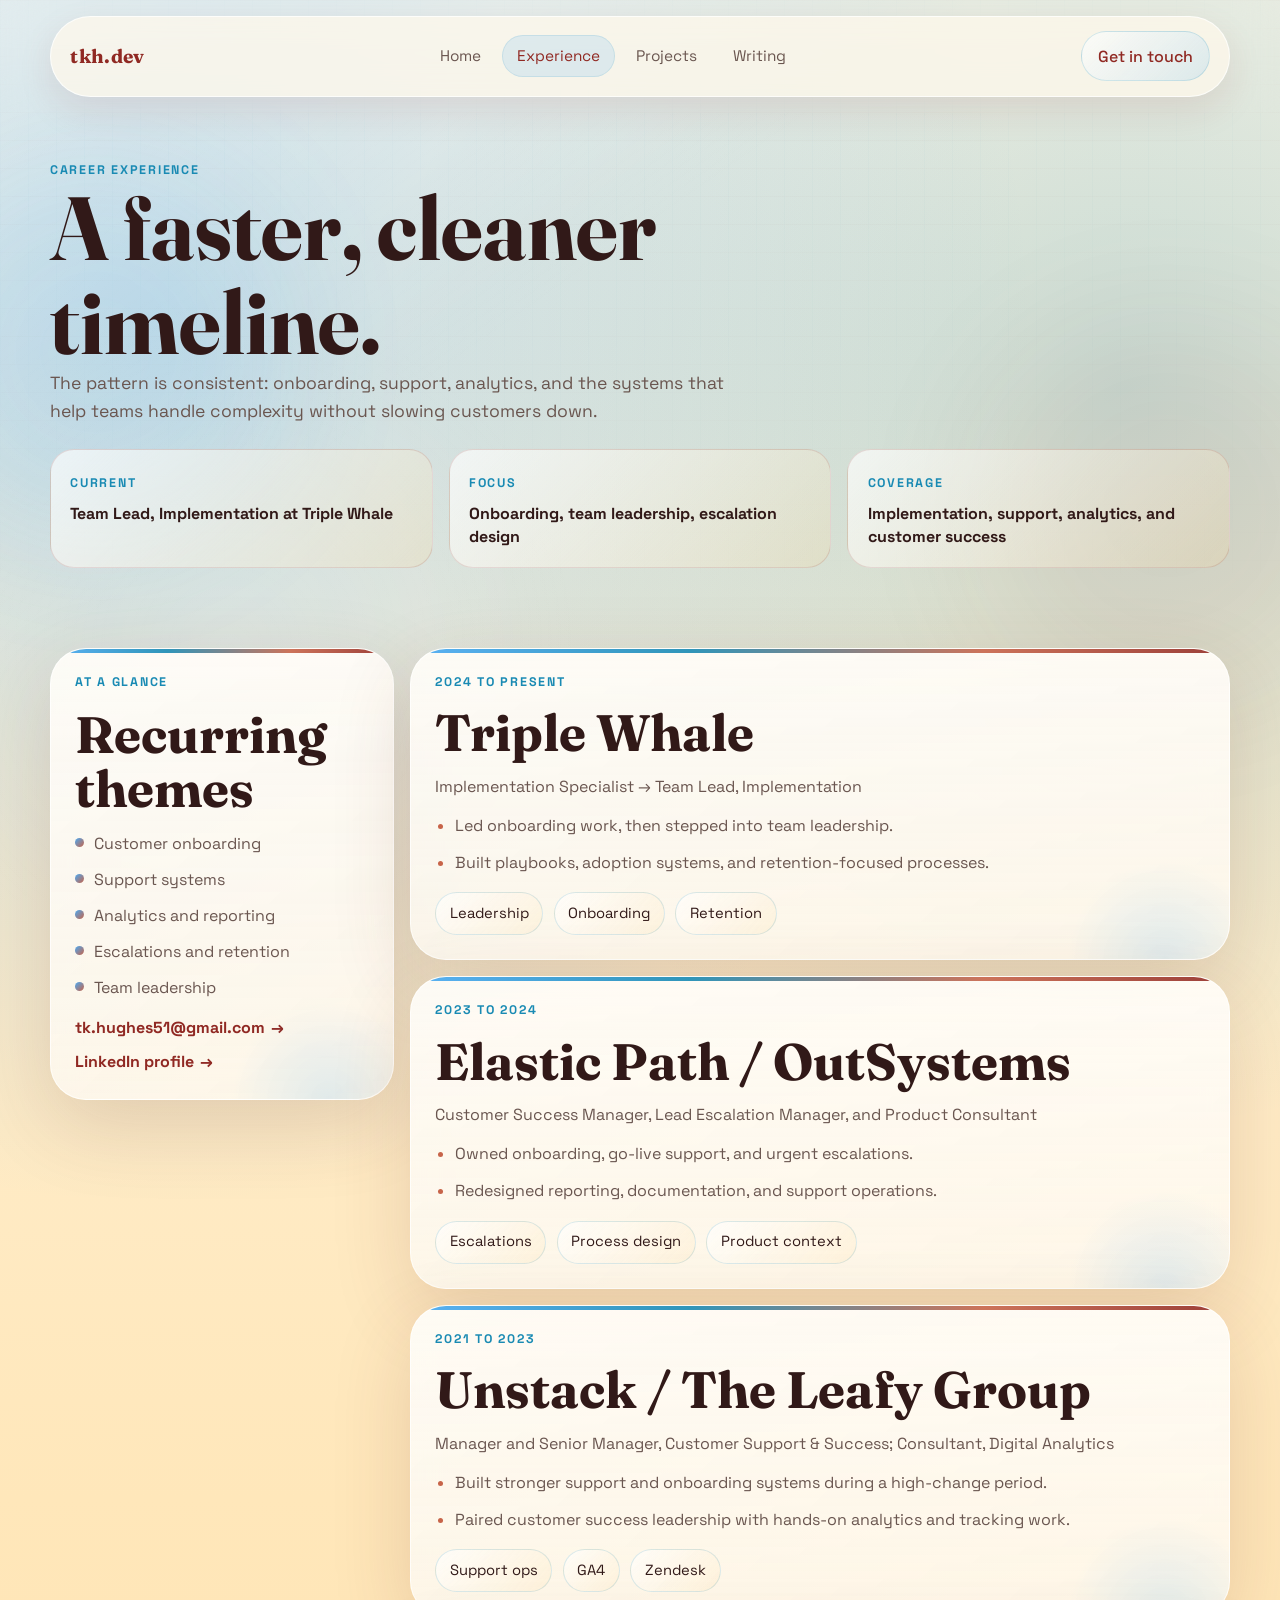
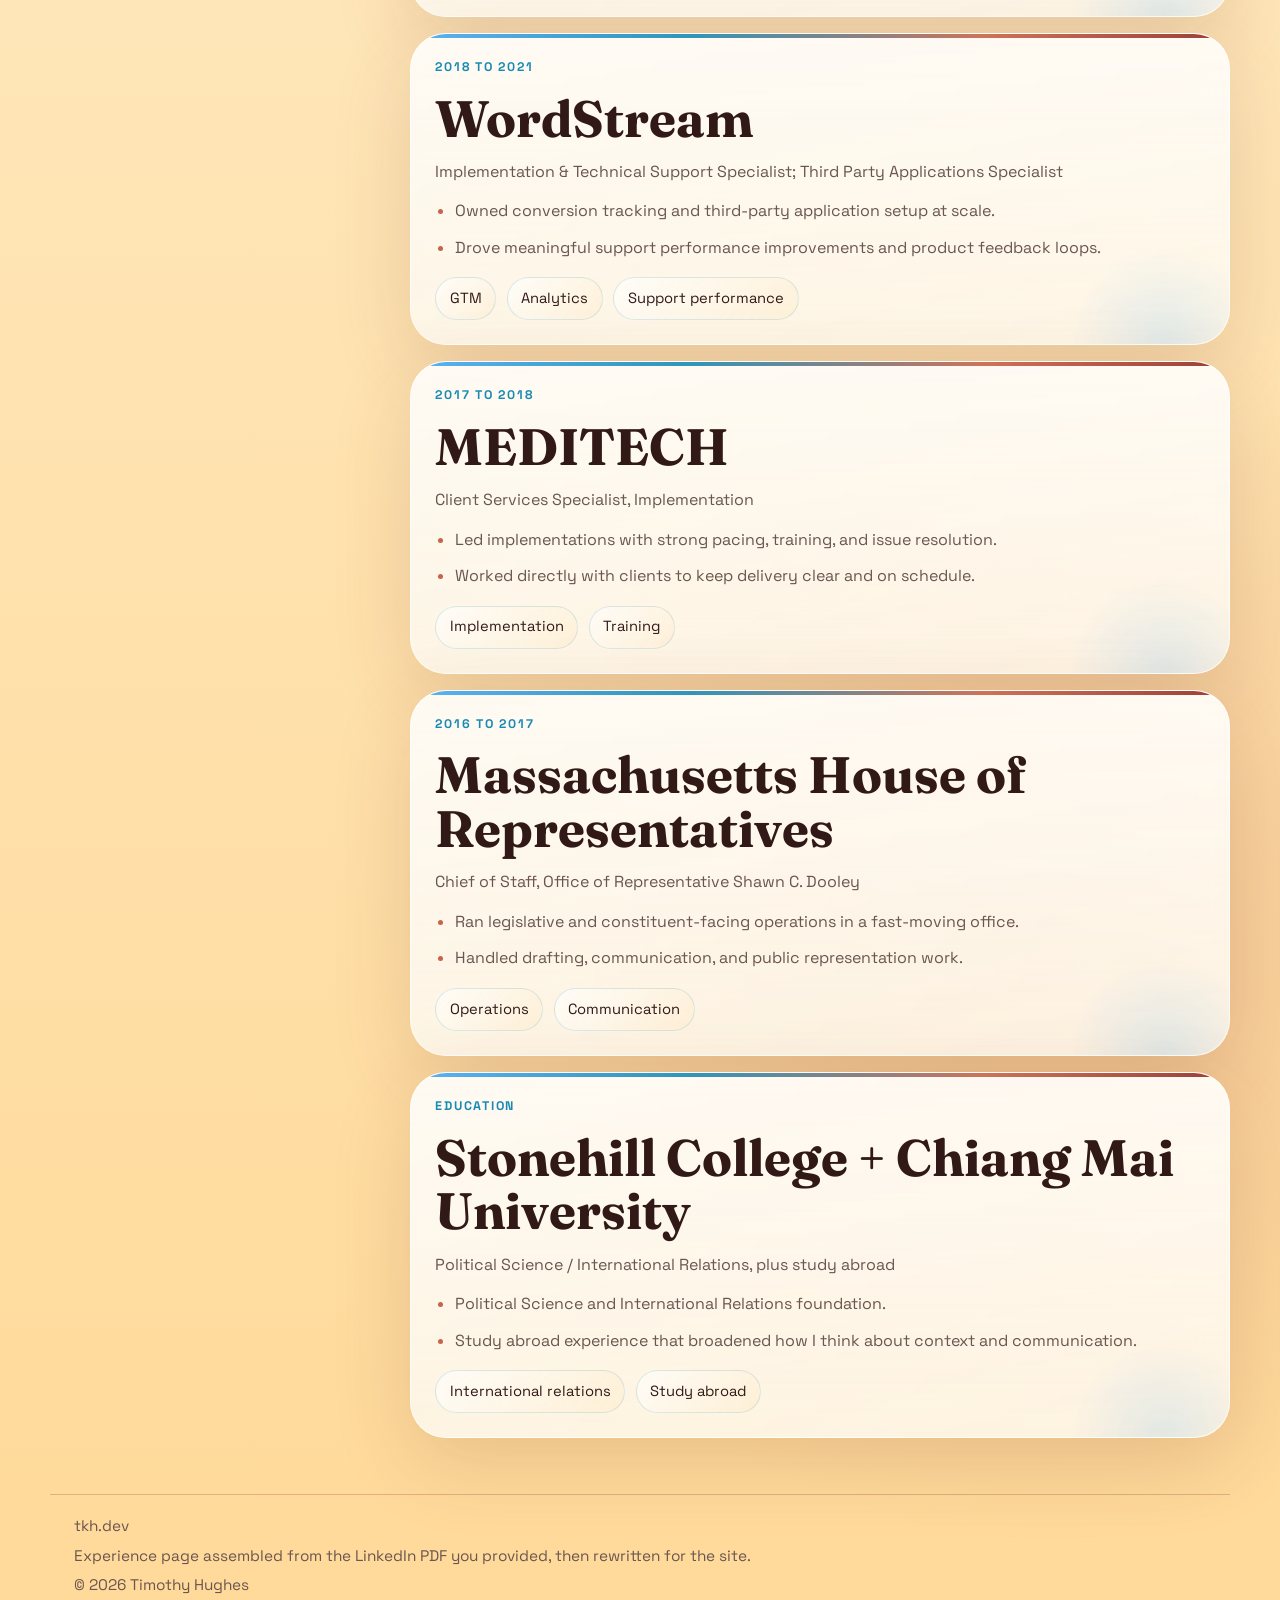
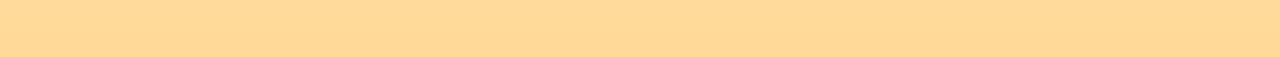
==== commit 1f32ec73: "Refresh site theme with new palette" ====
--- a/experience/index.html
+++ b/experience/index.html
@@ -8,12 +8,12 @@
       name="description"
       content="Career experience for Timothy Hughes across Triple Whale, Elastic Path, Unstack, WordStream, MEDITECH, and public service."
     >
-    <meta name="theme-color" content="#111629">
+    <meta name="theme-color" content="#902923">
     <link rel="icon" href="/assets/favicon.svg" type="image/svg+xml">
     <link rel="preconnect" href="https://fonts.googleapis.com">
     <link rel="preconnect" href="https://fonts.gstatic.com" crossorigin>
     <link
-      href="https://fonts.googleapis.com/css2?family=Fraunces:opsz,wght@9..144,400;9..144,600;9..144,700&family=Space+Grotesk:wght@400;500;700&display=swap"
+      href="https://fonts.googleapis.com/css2?family=Fraunces:opsz,wght@9..144,400;9..144,600;9..144,700&amp;family=Space+Grotesk:wght@400;500;700&amp;display=swap"
       rel="stylesheet"
     >
     <link rel="stylesheet" href="/styles.css">
--- a/styles.css
+++ b/styles.css
@@ -1,17 +1,24 @@
 :root {
-  --bg: #f4efe4;
-  --bg-alt: rgba(255, 251, 244, 0.78);
-  --surface: rgba(255, 249, 239, 0.78);
-  --surface-strong: rgba(255, 252, 247, 0.94);
-  --ink: #111629;
-  --muted: #596179;
-  --line: rgba(17, 22, 41, 0.12);
-  --line-strong: rgba(17, 22, 41, 0.22);
-  --accent: #d06b42;
-  --accent-soft: rgba(208, 107, 66, 0.12);
-  --accent-2: #0f7d77;
-  --accent-3: #d0a33d;
-  --shadow: 0 24px 80px rgba(29, 31, 46, 0.12);
+  --sky: #4aaaf4;
+  --ocean: #198ab3;
+  --copper: #c76449;
+  --apricot: #ffd998;
+  --chestnut: #902923;
+  --bg: #fff5e3;
+  --bg-alt: rgba(255, 246, 225, 0.82);
+  --surface: rgba(255, 250, 242, 0.8);
+  --surface-strong: rgba(255, 252, 247, 0.95);
+  --surface-tint: rgba(74, 170, 244, 0.08);
+  --ink: #311918;
+  --muted: #6a5650;
+  --line: rgba(144, 41, 35, 0.14);
+  --line-strong: rgba(144, 41, 35, 0.24);
+  --accent: var(--copper);
+  --accent-soft: rgba(199, 100, 73, 0.16);
+  --accent-2: var(--ocean);
+  --accent-3: var(--sky);
+  --accent-4: var(--chestnut);
+  --shadow: 0 24px 80px rgba(113, 51, 37, 0.16);
   --radius-xl: 36px;
   --radius-lg: 24px;
   --radius-md: 18px;
@@ -36,9 +43,10 @@
   font-family: var(--body);
   color: var(--ink);
   background:
-    radial-gradient(circle at top left, rgba(208, 107, 66, 0.22), transparent 30%),
-    radial-gradient(circle at top right, rgba(15, 125, 119, 0.18), transparent 28%),
-    linear-gradient(180deg, #fbf7ef 0%, #f4efe4 45%, #efe6d8 100%);
+    radial-gradient(circle at 12% 10%, rgba(74, 170, 244, 0.34), transparent 28%),
+    radial-gradient(circle at 88% 12%, rgba(25, 138, 179, 0.24), transparent 24%),
+    radial-gradient(circle at 82% 78%, rgba(199, 100, 73, 0.2), transparent 22%),
+    linear-gradient(180deg, #fff7e7 0%, #ffe7ba 46%, #ffd998 100%);
   line-height: 1.6;
   position: relative;
 }
@@ -48,14 +56,25 @@
   position: fixed;
   inset: 0;
   background-image:
-    linear-gradient(rgba(17, 22, 41, 0.04) 1px, transparent 1px),
-    linear-gradient(90deg, rgba(17, 22, 41, 0.04) 1px, transparent 1px);
+    linear-gradient(rgba(144, 41, 35, 0.045) 1px, transparent 1px),
+    linear-gradient(90deg, rgba(25, 138, 179, 0.045) 1px, transparent 1px);
   background-size: 28px 28px;
   mask-image: linear-gradient(180deg, rgba(0, 0, 0, 0.5), transparent 70%);
   pointer-events: none;
   z-index: -2;
 }
 
+body::after {
+  content: "";
+  position: fixed;
+  inset: 0;
+  background:
+    linear-gradient(145deg, rgba(255, 255, 255, 0.24), transparent 38%),
+    radial-gradient(circle at 18% 72%, rgba(255, 255, 255, 0.14), transparent 28%);
+  pointer-events: none;
+  z-index: -2;
+}
+
 .page-glow {
   position: fixed;
   width: 24rem;
@@ -68,13 +87,13 @@
 }
 
 .page-glow-left {
-  background: rgba(208, 107, 66, 0.22);
+  background: rgba(74, 170, 244, 0.28);
   left: -6rem;
   top: 10rem;
 }
 
 .page-glow-right {
-  background: rgba(15, 125, 119, 0.2);
+  background: rgba(144, 41, 35, 0.2);
   right: -5rem;
   top: 20rem;
 }
@@ -111,8 +130,8 @@
   position: absolute;
   left: 1rem;
   top: -3rem;
-  background: var(--ink);
-  color: white;
+  background: var(--accent-4);
+  color: #fff7eb;
   padding: 0.7rem 1rem;
   border-radius: 999px;
   z-index: 10;
@@ -136,10 +155,10 @@
   justify-content: space-between;
   gap: 1rem;
   padding: 0.9rem 1.2rem;
-  border: 1px solid rgba(255, 255, 255, 0.55);
-  border-radius: 999px;
-  background: rgba(255, 251, 244, 0.72);
-  box-shadow: 0 12px 32px rgba(17, 22, 41, 0.08);
+  border: 1px solid rgba(255, 255, 255, 0.7);
+  border-radius: 999px;
+  background: rgba(255, 248, 235, 0.74);
+  box-shadow: 0 14px 36px rgba(144, 41, 35, 0.1);
 }
 
 .brand {
@@ -147,6 +166,7 @@
   font-size: 1.2rem;
   font-weight: 700;
   letter-spacing: 0.02em;
+  color: var(--accent-4);
 }
 
 .site-nav {
@@ -175,22 +195,24 @@
 .site-nav a:hover,
 .site-nav a:focus-visible,
 .site-nav a.is-active {
-  color: var(--ink);
-  background: rgba(17, 22, 41, 0.06);
+  color: var(--accent-4);
+  background: rgba(74, 170, 244, 0.15);
+  box-shadow: inset 0 0 0 1px rgba(25, 138, 179, 0.12);
 }
 
 .nav-cta {
   padding: 0.7rem 1rem;
   border-radius: 999px;
-  border: 1px solid var(--line);
-  background: rgba(255, 255, 255, 0.48);
+  border: 1px solid rgba(25, 138, 179, 0.18);
+  background: linear-gradient(135deg, rgba(255, 255, 255, 0.62), rgba(74, 170, 244, 0.16));
+  color: var(--accent-4);
   font-weight: 500;
 }
 
 .nav-cta:hover,
 .nav-cta:focus-visible {
   transform: translateY(-1px);
-  box-shadow: 0 10px 24px rgba(17, 22, 41, 0.08);
+  box-shadow: 0 12px 26px rgba(25, 138, 179, 0.14);
 }
 
 .eyebrow,
@@ -281,19 +303,19 @@
 }
 
 .button-primary {
-  background: var(--ink);
-  color: #fbf7ef;
-  box-shadow: 0 16px 30px rgba(17, 22, 41, 0.18);
+  background: linear-gradient(135deg, var(--chestnut), var(--copper));
+  color: #fff7eb;
+  box-shadow: 0 18px 30px rgba(144, 41, 35, 0.24);
 }
 
 .button-primary:hover,
 .button-primary:focus-visible {
-  box-shadow: 0 20px 34px rgba(17, 22, 41, 0.24);
+  box-shadow: 0 22px 36px rgba(144, 41, 35, 0.28);
 }
 
 .button-secondary {
-  background: rgba(255, 255, 255, 0.48);
-  border-color: var(--line);
+  background: linear-gradient(135deg, rgba(255, 255, 255, 0.68), rgba(74, 170, 244, 0.14));
+  border-color: rgba(25, 138, 179, 0.2);
 }
 
 .metrics-row {
@@ -308,7 +330,7 @@
   padding: 1rem;
   border-radius: var(--radius-md);
   border: 1px solid var(--line);
-  background: rgba(255, 255, 255, 0.5);
+  background: linear-gradient(180deg, rgba(255, 255, 255, 0.66), rgba(74, 170, 244, 0.08));
 }
 
 .metric-card strong {
@@ -320,7 +342,7 @@
   letter-spacing: 0.12em;
   font-size: 0.75rem;
   font-weight: 700;
-  color: var(--accent-2);
+  color: var(--accent-4);
 }
 
 .metric-copy {
@@ -337,10 +359,23 @@
   position: relative;
   overflow: hidden;
   padding: 1.5rem;
-  border: 1px solid rgba(255, 255, 255, 0.68);
+  border: 1px solid rgba(255, 255, 255, 0.72);
   border-radius: var(--radius-xl);
-  background: linear-gradient(180deg, var(--surface-strong), var(--surface));
+  background:
+    linear-gradient(180deg, var(--surface-strong), var(--surface)),
+    linear-gradient(135deg, rgba(74, 170, 244, 0.06), rgba(255, 217, 152, 0.18));
+  backdrop-filter: blur(14px);
   box-shadow: var(--shadow);
+}
+
+.panel::before {
+  content: "";
+  position: absolute;
+  inset: 0 0 auto 0;
+  height: 4px;
+  background: linear-gradient(90deg, var(--sky), var(--ocean) 34%, var(--copper) 70%, var(--chestnut));
+  opacity: 0.9;
+  pointer-events: none;
 }
 
 .panel::after {
@@ -350,7 +385,7 @@
   width: 12rem;
   height: 12rem;
   border-radius: 999px;
-  background: radial-gradient(circle, rgba(208, 107, 66, 0.12), transparent 72%);
+  background: radial-gradient(circle, rgba(74, 170, 244, 0.16), transparent 72%);
   pointer-events: none;
 }
 
@@ -369,11 +404,9 @@
   border-radius: 1.5rem;
   font-weight: 700;
   letter-spacing: 0.08em;
-  background:
-    linear-gradient(135deg, rgba(17, 22, 41, 0.92), rgba(40, 51, 80, 0.92)),
-    linear-gradient(135deg, rgba(208, 107, 66, 0.5), rgba(15, 125, 119, 0.5));
-  color: #fbf7ef;
-  box-shadow: inset 0 0 0 1px rgba(255, 255, 255, 0.08);
+  background: linear-gradient(135deg, var(--chestnut), var(--copper) 58%, var(--sky));
+  color: #fff7eb;
+  box-shadow: 0 16px 30px rgba(144, 41, 35, 0.18), inset 0 0 0 1px rgba(255, 255, 255, 0.08);
 }
 
 .chip-row {
@@ -389,9 +422,9 @@
   gap: 0.35rem;
   padding: 0.55rem 0.85rem;
   border-radius: 999px;
-  border: 1px solid var(--line);
-  background: rgba(255, 255, 255, 0.5);
-  color: var(--muted);
+  border: 1px solid rgba(25, 138, 179, 0.16);
+  background: linear-gradient(135deg, rgba(255, 255, 255, 0.68), rgba(255, 217, 152, 0.18));
+  color: var(--ink);
   font-size: 0.92rem;
 }
 
@@ -412,13 +445,13 @@
   padding: 1rem;
   border-radius: var(--radius-md);
   border: 1px solid var(--line);
-  background: rgba(255, 255, 255, 0.52);
+  background: linear-gradient(135deg, rgba(255, 255, 255, 0.7), rgba(74, 170, 244, 0.08));
 }
 
 .route-item:hover,
 .route-item:focus-visible {
-  border-color: rgba(17, 22, 41, 0.25);
-  box-shadow: 0 10px 24px rgba(17, 22, 41, 0.08);
+  border-color: rgba(25, 138, 179, 0.32);
+  box-shadow: 0 14px 28px rgba(113, 51, 37, 0.1);
 }
 
 .route-path {
@@ -457,7 +490,7 @@
   height: 0.55rem;
   margin-top: 0.45rem;
   border-radius: 999px;
-  background: linear-gradient(135deg, var(--accent), var(--accent-2));
+  background: linear-gradient(135deg, var(--sky), var(--copper));
   flex: none;
 }
 
@@ -498,21 +531,23 @@
   padding: 1.5rem;
   border: 1px solid rgba(255, 255, 255, 0.65);
   border-radius: var(--radius-xl);
-  background: linear-gradient(120deg, rgba(17, 22, 41, 0.96), rgba(37, 48, 77, 0.95));
-  color: #fbf7ef;
-  box-shadow: var(--shadow);
+  background:
+    radial-gradient(circle at top left, rgba(255, 217, 152, 0.18), transparent 30%),
+    linear-gradient(120deg, rgba(144, 41, 35, 0.98), rgba(199, 100, 73, 0.94) 46%, rgba(25, 138, 179, 0.92));
+  color: #fff7eb;
+  box-shadow: 0 28px 64px rgba(113, 51, 37, 0.26);
 }
 
 .split-panel .eyebrow,
 .split-panel .text-link {
-  color: #f5d59a;
+  color: #fff0cb;
 }
 
 .text-link {
   display: inline-flex;
   align-items: center;
   gap: 0.4rem;
-  color: var(--accent-2);
+  color: var(--accent-4);
   font-weight: 700;
 }
 
@@ -536,7 +571,7 @@
   display: grid;
   gap: 0.3rem;
   padding: 1.2rem 1.5rem;
-  border-top: 1px solid var(--line);
+  border-top: 1px solid var(--line-strong);
   color: var(--muted);
   font-size: 0.96rem;
 }
@@ -557,7 +592,7 @@
   padding: 1.15rem 1.2rem;
   border-radius: var(--radius-lg);
   border: 1px solid var(--line);
-  background: rgba(255, 255, 255, 0.45);
+  background: linear-gradient(135deg, rgba(255, 255, 255, 0.68), rgba(255, 217, 152, 0.2));
 }
 
 .summary-item strong {
@@ -574,6 +609,13 @@
   align-items: start;
 }
 
+.writing-layout {
+  display: grid;
+  grid-template-columns: minmax(15rem, 0.36fr) minmax(0, 1fr);
+  gap: 1rem;
+  align-items: start;
+}
+
 .sticky-panel {
   position: sticky;
   top: 7rem;
@@ -581,6 +623,10 @@
   gap: 0.95rem;
 }
 
+.writing-sidebar {
+  min-height: 100%;
+}
+
 .stacked-links {
   display: grid;
   gap: 0.5rem;
@@ -589,6 +635,97 @@
 .timeline {
   display: grid;
   gap: 1rem;
+}
+
+.writing-stream {
+  display: grid;
+  gap: 1rem;
+}
+
+.note-card {
+  display: grid;
+  gap: 1rem;
+}
+
+.note-head {
+  display: flex;
+  align-items: center;
+  justify-content: space-between;
+  gap: 1rem;
+}
+
+.note-index {
+  width: 3rem;
+  height: 3rem;
+  display: grid;
+  place-items: center;
+  border-radius: 1rem;
+  background: linear-gradient(135deg, var(--ocean), var(--sky) 48%, var(--chestnut));
+  color: #fff7eb;
+  font-family: var(--display);
+  font-size: 1.1rem;
+  font-weight: 700;
+  letter-spacing: 0.04em;
+  box-shadow: inset 0 0 0 1px rgba(255, 255, 255, 0.08);
+}
+
+.note-meta {
+  display: flex;
+  flex-wrap: wrap;
+  justify-content: flex-end;
+  gap: 0.5rem;
+}
+
+.note-type,
+.note-status {
+  display: inline-flex;
+  align-items: center;
+  min-height: 2rem;
+  padding: 0.45rem 0.75rem;
+  border-radius: 999px;
+  border: 1px solid var(--line);
+  text-transform: uppercase;
+  letter-spacing: 0.12em;
+  font-size: 0.72rem;
+  font-weight: 700;
+}
+
+.note-type {
+  background: rgba(74, 170, 244, 0.12);
+  border-color: rgba(25, 138, 179, 0.18);
+  color: var(--accent-2);
+}
+
+.note-status {
+  background: rgba(144, 41, 35, 0.08);
+  border-color: rgba(144, 41, 35, 0.22);
+  color: var(--accent-4);
+}
+
+.note-copy {
+  color: var(--muted);
+  font-size: 1.02rem;
+}
+
+.note-details {
+  display: grid;
+  grid-template-columns: repeat(2, minmax(0, 1fr));
+  gap: 0.9rem;
+  padding-top: 1rem;
+  border-top: 1px solid var(--line);
+}
+
+.note-detail {
+  display: grid;
+  gap: 0.35rem;
+}
+
+.note-detail-label {
+  text-transform: uppercase;
+  letter-spacing: 0.12em;
+  font-size: 0.72rem;
+  font-weight: 700;
+  color: var(--accent-2);
 }
 
 .detail-list {
@@ -632,7 +769,7 @@
 
 a:focus-visible,
 button:focus-visible {
-  outline: 2px solid var(--accent-2);
+  outline: 2px solid var(--accent-3);
   outline-offset: 3px;
 }
 
@@ -640,7 +777,8 @@
   .hero,
   .split-panel,
   .contact-band,
-  .experience-layout {
+  .experience-layout,
+  .writing-layout {
     grid-template-columns: 1fr;
   }
 
@@ -691,6 +829,16 @@
     border-radius: 1.4rem;
   }
 
+  .note-head,
+  .note-meta {
+    align-items: flex-start;
+    justify-content: flex-start;
+  }
+
+  .note-details {
+    grid-template-columns: 1fr;
+  }
+
   h1 {
     max-width: none;
   }
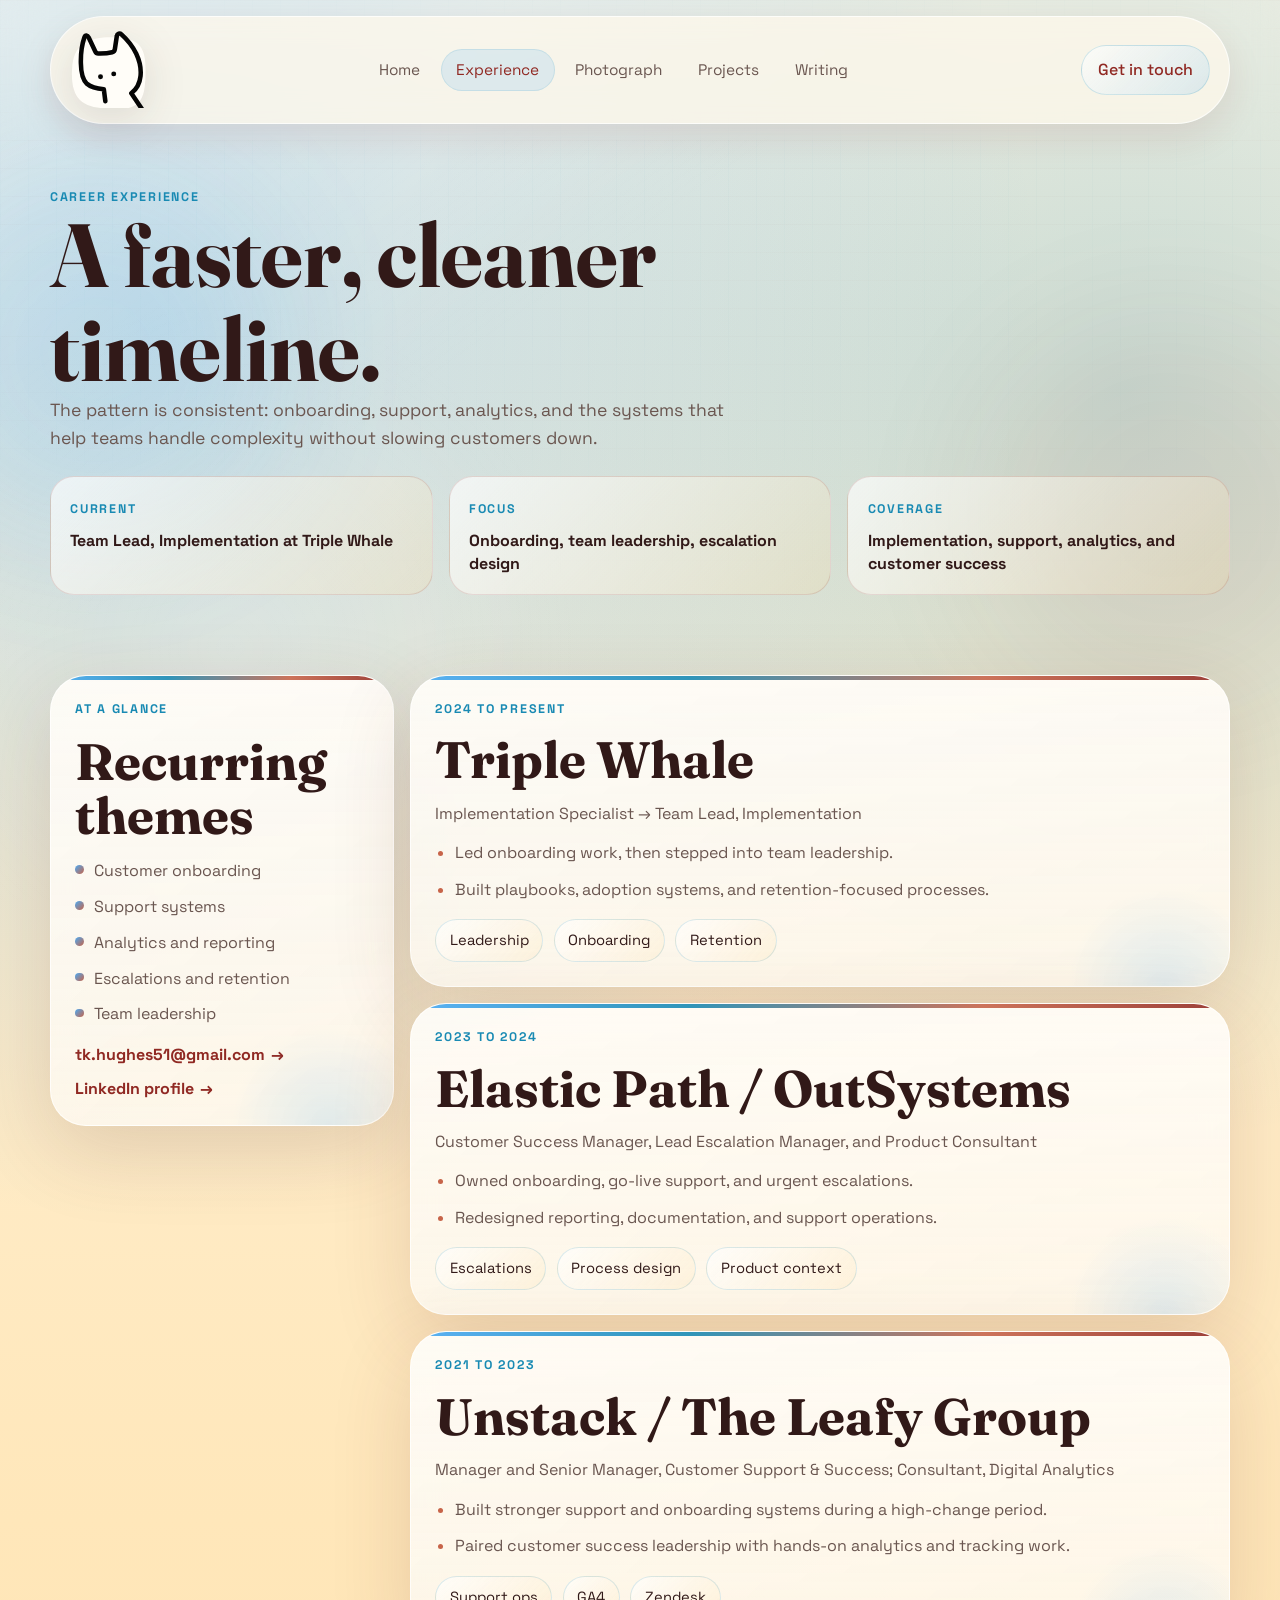
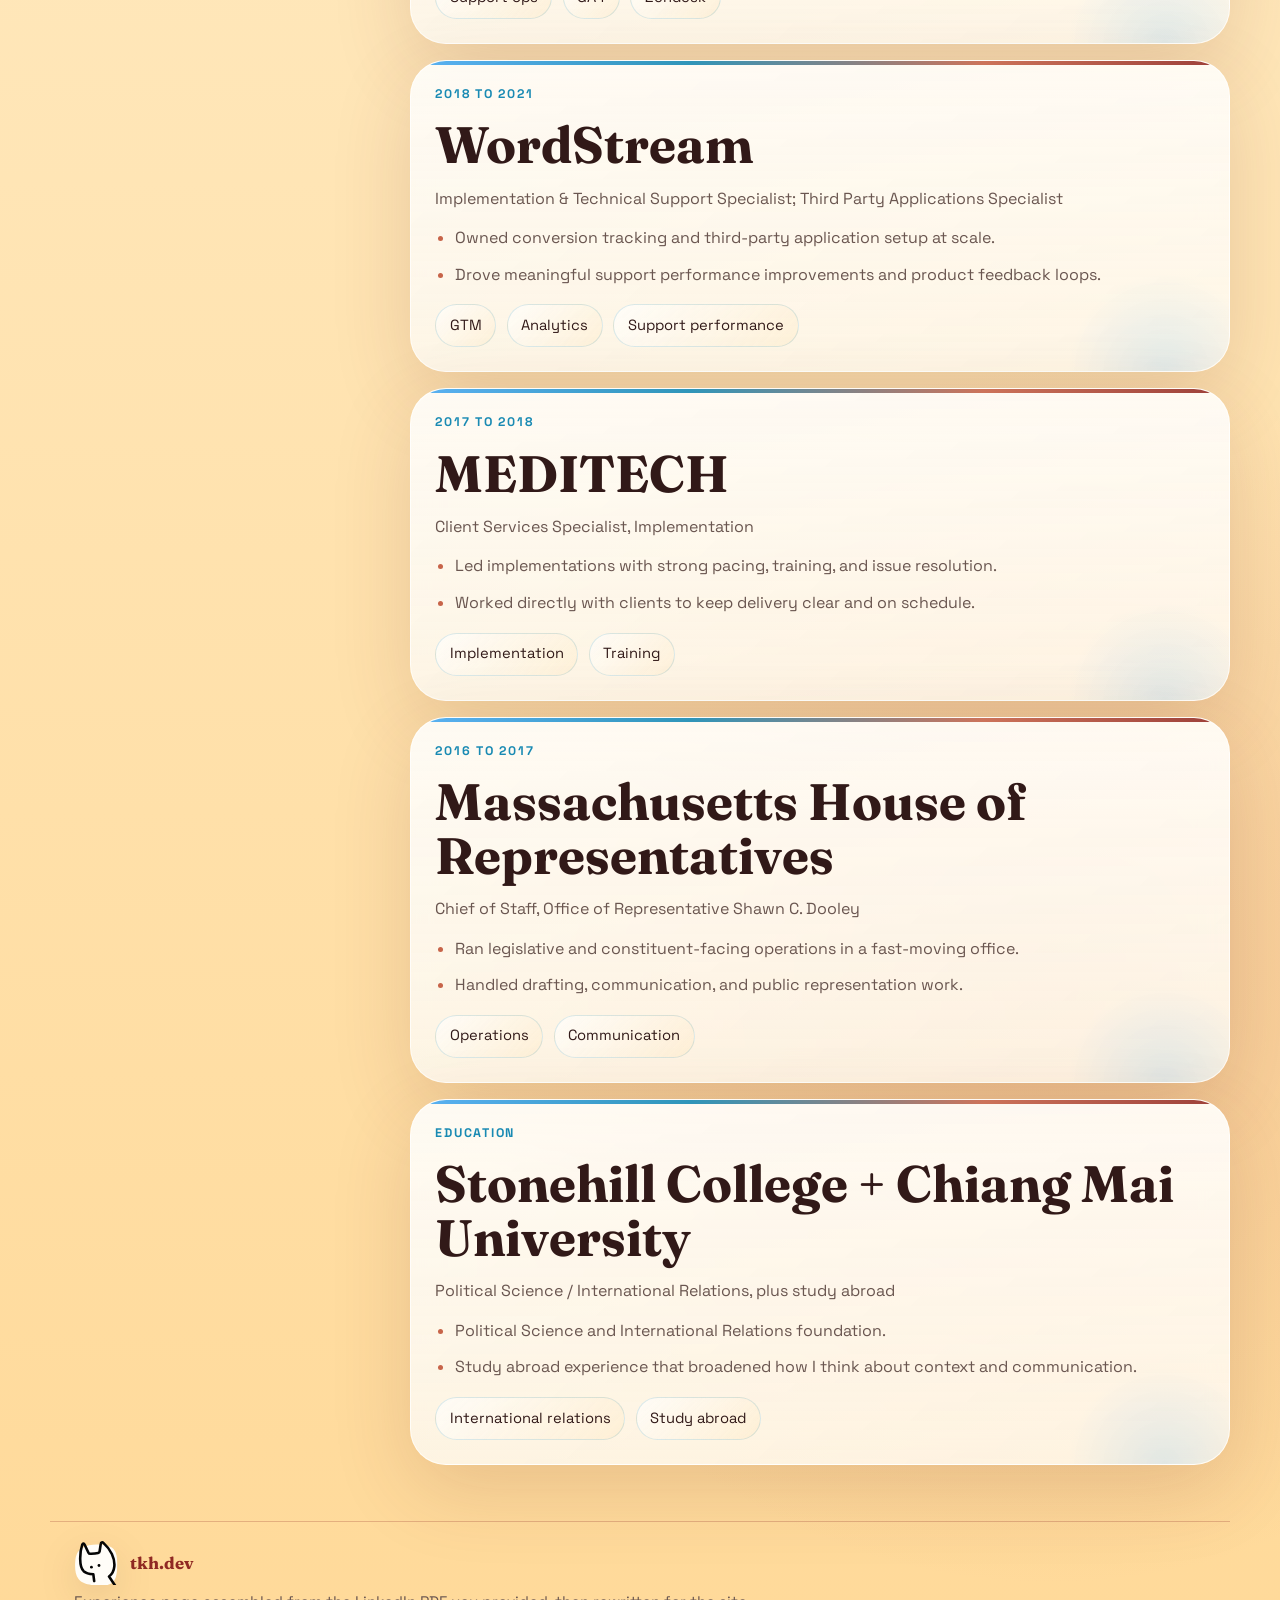
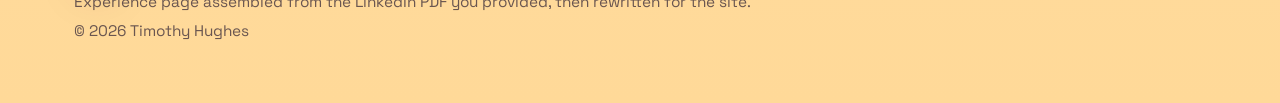
==== commit d4760279: "Adopt cat logo across site and add photograph route" ====
--- a/experience/index.html
+++ b/experience/index.html
@@ -26,10 +26,14 @@
 
     <header class="site-header">
       <div class="shell header-inner">
-        <a class="brand" href="/" aria-label="Go to homepage">tkh.dev</a>
+        <a class="brand" href="/">
+          <img class="brand-logo" src="/assets/logo.svg" alt="" aria-hidden="true">
+          <span class="visually-hidden">tkh.dev</span>
+        </a>
         <nav class="site-nav" aria-label="Primary">
           <a data-nav href="/">Home</a>
           <a data-nav href="/experience/">Experience</a>
+          <a data-nav href="/photograph/">Photograph</a>
           <a data-nav href="/projects/">Projects</a>
           <a data-nav href="/writing/">Writing</a>
         </nav>
@@ -191,7 +195,10 @@
 
     <footer class="site-footer">
       <div class="shell footer-inner">
-        <p>tkh.dev</p>
+        <a class="footer-brand" href="/">
+          <img class="footer-logo" src="/assets/logo.svg" alt="" aria-hidden="true">
+          <span>tkh.dev</span>
+        </a>
         <p>Experience page assembled from the LinkedIn PDF you provided, then rewritten for the site.</p>
         <p>&copy; <span data-year></span> Timothy Hughes</p>
       </div>
--- a/styles.css
+++ b/styles.css
@@ -103,6 +103,12 @@
   display: block;
 }
 
+input,
+textarea,
+button {
+  font: inherit;
+}
+
 a {
   color: inherit;
   text-decoration: none;
@@ -115,6 +121,18 @@
 
 ul {
   padding-left: 1.25rem;
+}
+
+.visually-hidden {
+  position: absolute;
+  width: 1px;
+  height: 1px;
+  padding: 0;
+  margin: -1px;
+  overflow: hidden;
+  clip: rect(0, 0, 0, 0);
+  white-space: nowrap;
+  border: 0;
 }
 
 .shell {
@@ -162,11 +180,29 @@
 }
 
 .brand {
-  font-family: var(--display);
-  font-size: 1.2rem;
-  font-weight: 700;
-  letter-spacing: 0.02em;
-  color: var(--accent-4);
+  display: inline-flex;
+  align-items: center;
+  flex: none;
+}
+
+.brand-logo,
+.footer-logo,
+.error-logo,
+.spotlight-logo {
+  width: 100%;
+  height: auto;
+}
+
+.brand-logo {
+  width: clamp(3.4rem, 7vw, 4.8rem);
+  filter: drop-shadow(0 10px 20px rgba(49, 25, 24, 0.12));
+  transition: transform 180ms ease, filter 180ms ease;
+}
+
+.brand:hover .brand-logo,
+.brand:focus-visible .brand-logo {
+  transform: translateY(-1px);
+  filter: drop-shadow(0 14px 24px rgba(49, 25, 24, 0.16));
 }
 
 .site-nav {
@@ -397,16 +433,8 @@
 }
 
 .spotlight-mark {
-  width: 5.5rem;
-  height: 5.5rem;
-  display: grid;
-  place-items: center;
-  border-radius: 1.5rem;
-  font-weight: 700;
-  letter-spacing: 0.08em;
-  background: linear-gradient(135deg, var(--chestnut), var(--copper) 58%, var(--sky));
-  color: #fff7eb;
-  box-shadow: 0 16px 30px rgba(144, 41, 35, 0.18), inset 0 0 0 1px rgba(255, 255, 255, 0.08);
+  width: clamp(5.8rem, 16vw, 7.4rem);
+  filter: drop-shadow(0 18px 30px rgba(49, 25, 24, 0.16));
 }
 
 .chip-row {
@@ -523,6 +551,28 @@
   align-content: start;
 }
 
+.travel-card {
+  min-height: 100%;
+}
+
+.travel-copy,
+.travel-band-copy {
+  color: var(--muted);
+}
+
+.travel-band {
+  display: grid;
+  grid-template-columns: minmax(0, 0.95fr) minmax(0, 1.05fr);
+  gap: 1rem;
+  align-items: center;
+  margin-top: 1rem;
+}
+
+.travel-band-copy {
+  display: grid;
+  gap: 1rem;
+}
+
 .split-panel {
   display: grid;
   grid-template-columns: minmax(0, 0.95fr) minmax(0, 1.05fr);
@@ -574,6 +624,22 @@
   border-top: 1px solid var(--line-strong);
   color: var(--muted);
   font-size: 0.96rem;
+}
+
+.footer-brand {
+  display: inline-flex;
+  align-items: center;
+  gap: 0.75rem;
+  width: fit-content;
+  color: var(--accent-4);
+  font-family: var(--display);
+  font-size: 1.05rem;
+  font-weight: 700;
+}
+
+.footer-logo {
+  width: 2.75rem;
+  filter: drop-shadow(0 12px 18px rgba(49, 25, 24, 0.1));
 }
 
 .subhero {
@@ -742,6 +808,379 @@
   margin-top: 0.2rem;
 }
 
+.photograph-layout {
+  display: grid;
+  grid-template-columns: minmax(18rem, 0.42fr) minmax(0, 1fr);
+  gap: 1rem;
+  align-items: start;
+}
+
+.photograph-album-stack,
+.photo-composer,
+.photo-form,
+.field-grid,
+.album-stage,
+.album-grid-panel {
+  display: grid;
+  gap: 1rem;
+}
+
+.photo-dropzone {
+  position: relative;
+  display: grid;
+  gap: 0.75rem;
+  padding: 1.2rem;
+  border: 1px dashed rgba(25, 138, 179, 0.28);
+  border-radius: var(--radius-lg);
+  background: linear-gradient(135deg, rgba(255, 255, 255, 0.72), rgba(74, 170, 244, 0.08));
+  cursor: pointer;
+  transition: transform 180ms ease, border-color 180ms ease, background-color 180ms ease, box-shadow 180ms ease;
+}
+
+.photo-dropzone:hover,
+.photo-dropzone:focus-within,
+.photo-dropzone.is-dragging,
+.photo-dropzone.has-file {
+  border-color: rgba(25, 138, 179, 0.42);
+  background: linear-gradient(135deg, rgba(255, 255, 255, 0.82), rgba(255, 217, 152, 0.18));
+  box-shadow: 0 16px 28px rgba(25, 138, 179, 0.12);
+  transform: translateY(-1px);
+}
+
+.photo-dropzone-input {
+  position: absolute;
+  inset: 0;
+  opacity: 0;
+  cursor: pointer;
+}
+
+.photo-dropzone-copy {
+  display: grid;
+  gap: 0.35rem;
+}
+
+.photo-dropzone-title {
+  font-family: var(--display);
+  font-size: 1.35rem;
+  line-height: 1.1;
+}
+
+.photo-dropzone-meta {
+  color: var(--muted);
+  font-size: 0.95rem;
+  max-width: 32ch;
+}
+
+.photo-preview,
+.album-feature-media {
+  overflow: hidden;
+  border-radius: var(--radius-lg);
+  border: 1px solid var(--line);
+  background:
+    radial-gradient(circle at top right, rgba(74, 170, 244, 0.16), transparent 34%),
+    linear-gradient(135deg, rgba(255, 255, 255, 0.74), rgba(255, 217, 152, 0.18));
+}
+
+.photo-preview {
+  aspect-ratio: 4 / 3;
+  min-height: 15rem;
+  display: grid;
+  place-items: center;
+}
+
+.photo-preview-image {
+  width: 100%;
+  height: 100%;
+  min-height: 15rem;
+  object-fit: cover;
+}
+
+.photo-preview-placeholder,
+.album-feature-placeholder,
+.album-empty {
+  display: grid;
+  gap: 0.35rem;
+  color: var(--muted);
+}
+
+.photo-preview-placeholder,
+.album-feature-placeholder {
+  width: 100%;
+  height: 100%;
+  place-content: center;
+  padding: 1.35rem;
+}
+
+.field {
+  display: grid;
+  gap: 0.45rem;
+}
+
+.field span {
+  font-weight: 700;
+  color: var(--accent-4);
+}
+
+.field input,
+.field textarea {
+  width: 100%;
+  padding: 0.9rem 1rem;
+  border: 1px solid var(--line-strong);
+  border-radius: 1rem;
+  background: rgba(255, 255, 255, 0.78);
+  color: var(--ink);
+  box-shadow: inset 0 1px 0 rgba(255, 255, 255, 0.4);
+}
+
+.field textarea {
+  min-height: 7.5rem;
+  resize: vertical;
+}
+
+.field input:hover,
+.field textarea:hover {
+  border-color: rgba(25, 138, 179, 0.3);
+}
+
+.field input:focus-visible,
+.field textarea:focus-visible {
+  outline: 2px solid var(--accent-3);
+  outline-offset: 3px;
+  border-color: rgba(25, 138, 179, 0.42);
+}
+
+.field-help,
+.photo-card-meta,
+.photo-card-hint {
+  color: var(--muted);
+}
+
+.field-help {
+  font-size: 0.92rem;
+}
+
+.photo-form-actions {
+  display: flex;
+  flex-wrap: wrap;
+  gap: 0.75rem;
+}
+
+.photo-form-actions .button {
+  flex: 1 1 11rem;
+}
+
+.photo-status {
+  min-height: 3.5rem;
+  display: flex;
+  align-items: center;
+  padding: 0.85rem 1rem;
+  border: 1px solid var(--line);
+  border-radius: 1rem;
+  background: rgba(255, 255, 255, 0.58);
+  color: var(--muted);
+}
+
+.photo-status[data-tone="info"] {
+  border-color: rgba(25, 138, 179, 0.18);
+  background: rgba(74, 170, 244, 0.12);
+  color: var(--accent-2);
+}
+
+.photo-status[data-tone="success"] {
+  border-color: rgba(25, 138, 179, 0.18);
+  background: rgba(25, 138, 179, 0.1);
+  color: var(--accent-4);
+}
+
+.photo-status[data-tone="error"] {
+  border-color: rgba(144, 41, 35, 0.24);
+  background: rgba(144, 41, 35, 0.08);
+  color: var(--accent-4);
+}
+
+.album-stage-head {
+  display: flex;
+  align-items: flex-start;
+  justify-content: space-between;
+  gap: 1rem;
+}
+
+.album-count {
+  min-width: 7rem;
+  display: grid;
+  justify-items: end;
+  gap: 0.1rem;
+  padding: 0.9rem 1rem;
+  border: 1px solid rgba(25, 138, 179, 0.18);
+  border-radius: 1.2rem;
+  background: linear-gradient(135deg, rgba(255, 255, 255, 0.78), rgba(74, 170, 244, 0.14));
+}
+
+.album-count-number {
+  font-family: var(--display);
+  font-size: clamp(2.4rem, 7vw, 3.5rem);
+  line-height: 0.95;
+  color: var(--accent-4);
+}
+
+.album-count-label {
+  text-transform: uppercase;
+  letter-spacing: 0.14em;
+  font-size: 0.7rem;
+  font-weight: 700;
+  color: var(--accent-2);
+}
+
+.album-feature {
+  display: grid;
+  grid-template-columns: minmax(0, 1.2fr) minmax(16rem, 0.8fr);
+  gap: 1rem;
+  align-items: stretch;
+}
+
+.album-feature-media {
+  min-height: 24rem;
+  display: grid;
+  place-items: center;
+}
+
+.album-feature-image {
+  width: 100%;
+  height: 100%;
+  max-height: 34rem;
+  object-fit: contain;
+}
+
+.album-feature-copy {
+  display: grid;
+  gap: 0.8rem;
+  align-content: center;
+}
+
+.album-feature-date {
+  text-transform: uppercase;
+  letter-spacing: 0.14em;
+  font-size: 0.74rem;
+  font-weight: 700;
+  color: var(--accent-2);
+}
+
+.album-feature-caption {
+  font-size: clamp(1.8rem, 4vw, 2.5rem);
+}
+
+.album-feature-description {
+  color: var(--muted);
+  max-width: 38ch;
+}
+
+.album-grid-heading {
+  margin-bottom: 0;
+}
+
+.album-grid {
+  display: grid;
+  grid-template-columns: repeat(auto-fit, minmax(220px, 1fr));
+  gap: 1rem;
+}
+
+.album-empty {
+  padding: 1.25rem;
+  border: 1px dashed var(--line-strong);
+  border-radius: var(--radius-lg);
+  background: linear-gradient(135deg, rgba(255, 255, 255, 0.66), rgba(255, 217, 152, 0.18));
+}
+
+.album-empty h3 {
+  font-size: 1.3rem;
+}
+
+.photo-card {
+  display: grid;
+  gap: 0.75rem;
+  padding: 0.8rem;
+  border: 1px solid var(--line);
+  border-radius: var(--radius-lg);
+  background: linear-gradient(180deg, rgba(255, 255, 255, 0.74), rgba(74, 170, 244, 0.08));
+  box-shadow: 0 16px 34px rgba(113, 51, 37, 0.08);
+}
+
+.photo-card.is-selected {
+  border-color: rgba(25, 138, 179, 0.34);
+  box-shadow: 0 20px 40px rgba(25, 138, 179, 0.14);
+}
+
+.photo-card-button {
+  width: 100%;
+  display: grid;
+  gap: 0.8rem;
+  padding: 0;
+  border: 0;
+  background: none;
+  color: inherit;
+  text-align: left;
+  cursor: pointer;
+}
+
+.photo-card-media {
+  overflow: hidden;
+  border-radius: 1.1rem;
+  background: rgba(255, 255, 255, 0.7);
+  transition: transform 180ms ease, box-shadow 180ms ease;
+}
+
+.photo-card-button:hover .photo-card-media,
+.photo-card-button:focus-visible .photo-card-media {
+  transform: translateY(-2px);
+  box-shadow: 0 16px 28px rgba(113, 51, 37, 0.14);
+}
+
+.photo-card-image {
+  width: 100%;
+  height: 100%;
+  object-fit: cover;
+}
+
+.photo-card-body {
+  display: grid;
+  gap: 0.25rem;
+}
+
+.photo-card-caption {
+  font-size: 1.2rem;
+}
+
+.photo-card-hint {
+  font-size: 0.9rem;
+}
+
+.photo-card-actions {
+  display: flex;
+  justify-content: flex-end;
+}
+
+.photo-card-action {
+  min-height: 2.5rem;
+  padding: 0.6rem 0.95rem;
+  border: 1px solid var(--line);
+  border-radius: 999px;
+  background: rgba(255, 255, 255, 0.7);
+  color: var(--ink);
+  cursor: pointer;
+  transition: transform 180ms ease, border-color 180ms ease, background-color 180ms ease;
+}
+
+.photo-card-action:hover,
+.photo-card-action:focus-visible {
+  transform: translateY(-1px);
+}
+
+.photo-card-action-delete {
+  border-color: rgba(144, 41, 35, 0.18);
+  background: rgba(144, 41, 35, 0.08);
+  color: var(--accent-4);
+}
+
 .error-shell {
   display: grid;
   place-items: center;
@@ -754,6 +1193,12 @@
   display: grid;
   gap: 1rem;
   text-align: center;
+}
+
+.error-brand {
+  width: min(6.5rem, 36vw);
+  justify-self: center;
+  filter: drop-shadow(0 20px 32px rgba(49, 25, 24, 0.14));
 }
 
 [data-reveal] {
@@ -775,10 +1220,13 @@
 
 @media (max-width: 980px) {
   .hero,
+  .travel-band,
   .split-panel,
   .contact-band,
   .experience-layout,
-  .writing-layout {
+  .writing-layout,
+  .photograph-layout,
+  .album-feature {
     grid-template-columns: 1fr;
   }
 
@@ -793,6 +1241,10 @@
     position: static;
   }
 
+  .album-count {
+    justify-items: start;
+  }
+
   h1 {
     max-width: 14ch;
   }
@@ -827,6 +1279,33 @@
   .split-panel {
     padding: 1.25rem;
     border-radius: 1.4rem;
+  }
+
+  .photo-form-actions,
+  .album-stage-head {
+    flex-direction: column;
+  }
+
+  .photo-form-actions .button,
+  .album-count {
+    width: 100%;
+  }
+
+  .album-count {
+    justify-items: start;
+  }
+
+  .photo-preview,
+  .photo-preview-image {
+    min-height: 12rem;
+  }
+
+  .album-feature-media {
+    min-height: 18rem;
+  }
+
+  .album-grid {
+    grid-template-columns: 1fr;
   }
 
   .note-head,
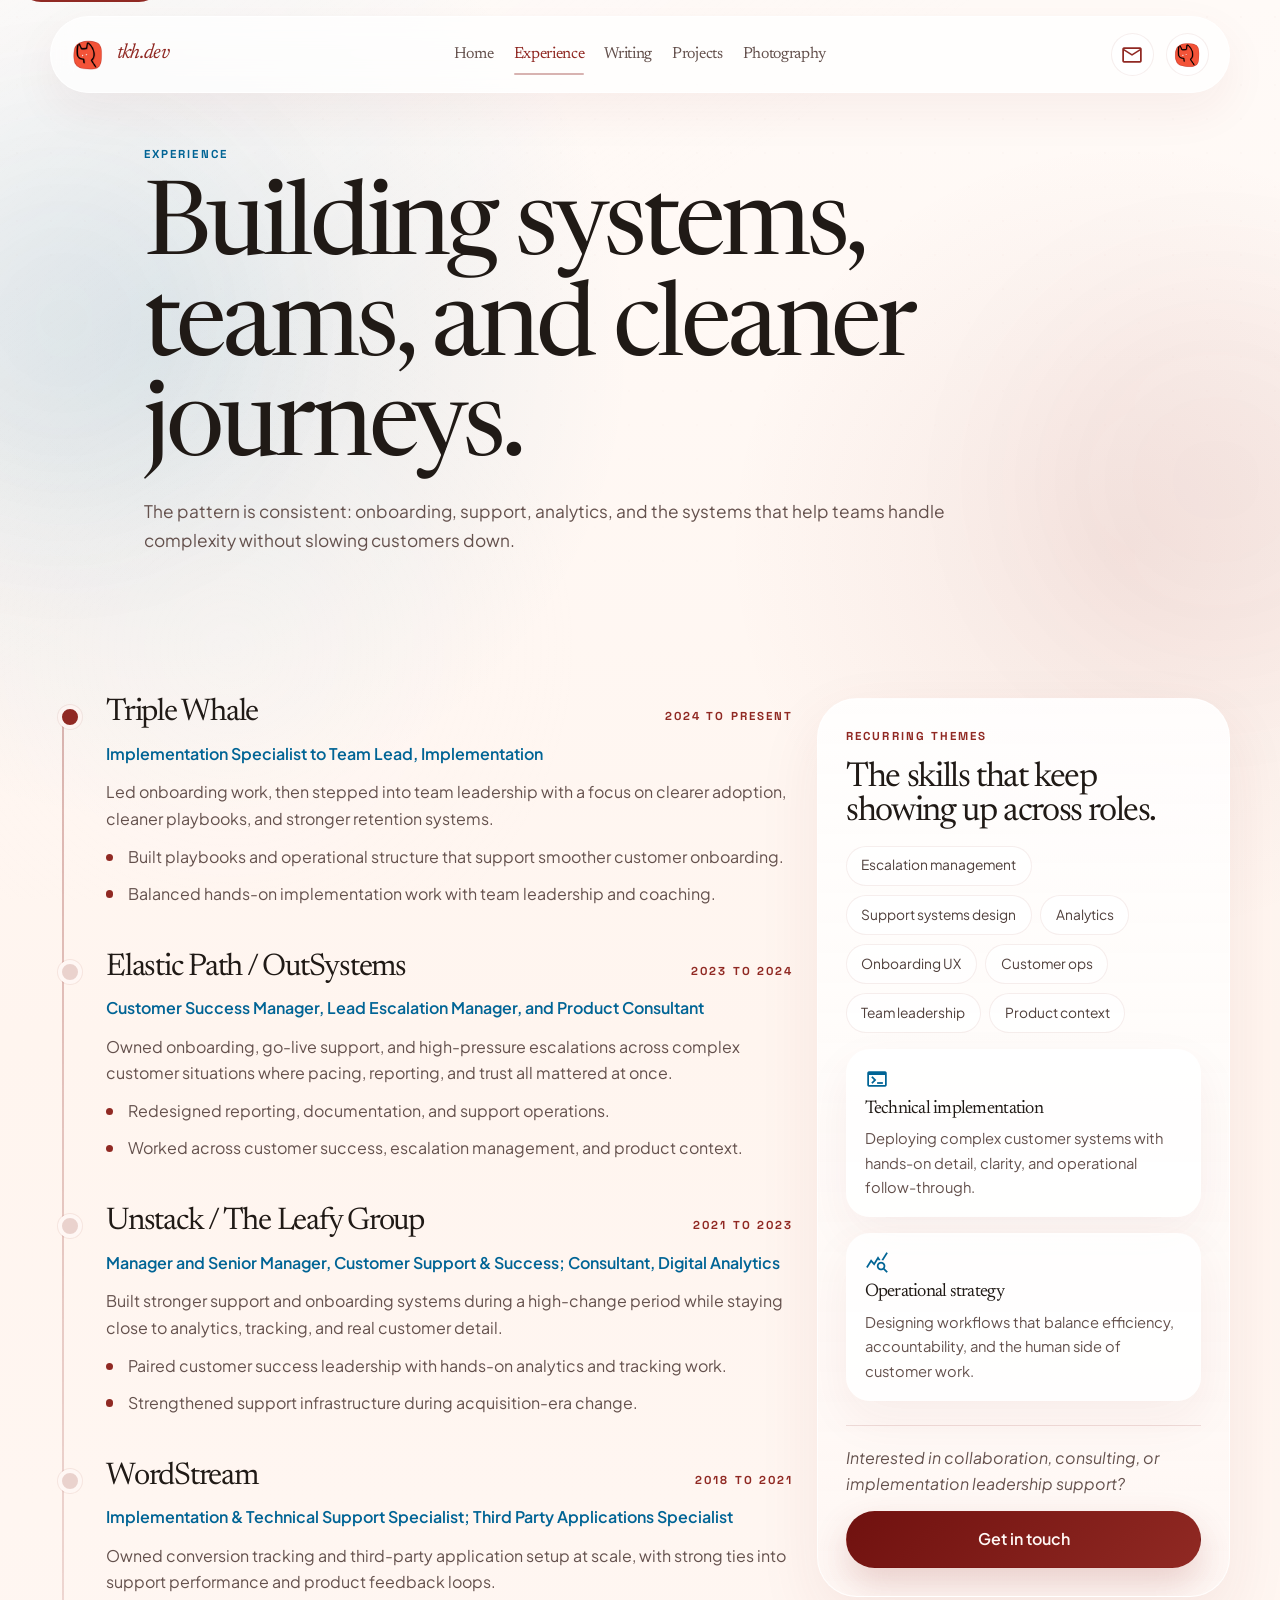
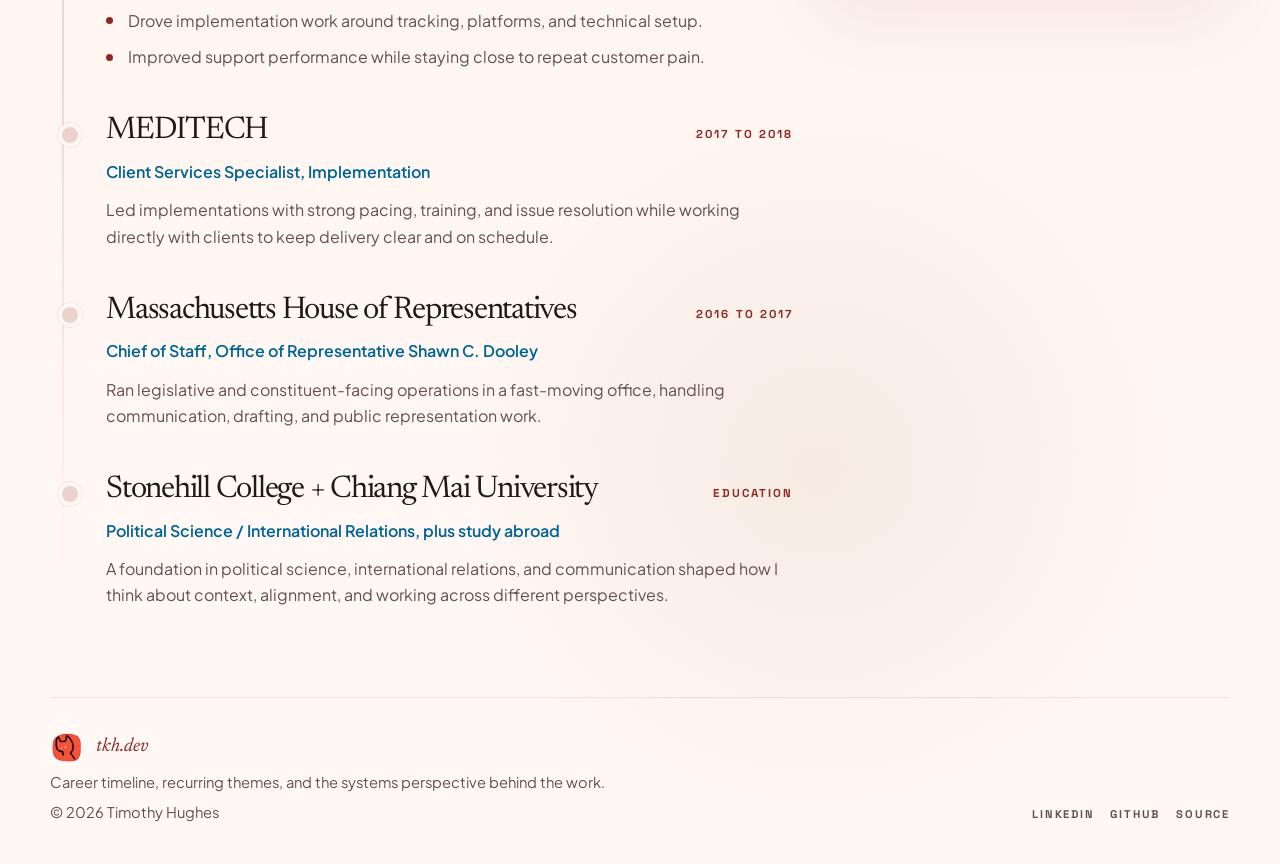
==== commit 113f4f39: "Refresh site with editorial route redesign" ====
--- a/experience/index.html
+++ b/experience/index.html
@@ -3,17 +3,17 @@
   <head>
     <meta charset="utf-8">
     <meta name="viewport" content="width=device-width, initial-scale=1">
-    <title>Career Experience | Timothy Hughes</title>
+    <title>Experience | Timothy Hughes</title>
     <meta
       name="description"
       content="Career experience for Timothy Hughes across Triple Whale, Elastic Path, Unstack, WordStream, MEDITECH, and public service."
     >
     <meta name="theme-color" content="#902923">
-    <link rel="icon" href="/assets/favicon.svg" type="image/svg+xml">
+    <link rel="icon" href="/assets/favicon.png" type="image/png">
     <link rel="preconnect" href="https://fonts.googleapis.com">
     <link rel="preconnect" href="https://fonts.gstatic.com" crossorigin>
     <link
-      href="https://fonts.googleapis.com/css2?family=Fraunces:opsz,wght@9..144,400;9..144,600;9..144,700&amp;family=Space+Grotesk:wght@400;500;700&amp;display=swap"
+      href="https://fonts.googleapis.com/css2?family=Newsreader:ital,opsz,wght@0,6..72,200..800;1,6..72,200..800&amp;family=Plus+Jakarta+Sans:wght@200..800&amp;family=Space+Grotesk:wght@400;500;700&amp;family=Material+Symbols+Outlined:wght,FILL@100..700,0..1&amp;display=swap"
       rel="stylesheet"
     >
     <link rel="stylesheet" href="/styles.css">
@@ -27,180 +27,204 @@
     <header class="site-header">
       <div class="shell header-inner">
         <a class="brand" href="/">
-          <img class="brand-logo" src="/assets/logo.svg" alt="" aria-hidden="true">
-          <span class="visually-hidden">tkh.dev</span>
+          <img class="brand-logo" src="/assets/logo-red.png" alt="" aria-hidden="true">
+          <span class="brand-wordmark">tkh.dev</span>
         </a>
         <nav class="site-nav" aria-label="Primary">
           <a data-nav href="/">Home</a>
           <a data-nav href="/experience/">Experience</a>
-          <a data-nav href="/photograph/">Photograph</a>
+          <a data-nav href="/writing/">Writing</a>
           <a data-nav href="/projects/">Projects</a>
-          <a data-nav href="/writing/">Writing</a>
+          <a data-nav href="/photograph/">Photography</a>
         </nav>
-        <a class="nav-cta" href="mailto:tk.hughes51@gmail.com">Get in touch</a>
+        <div class="header-actions">
+          <a class="icon-button" href="mailto:tk.hughes51@gmail.com">
+            <span class="material-symbols-outlined" aria-hidden="true">mail</span>
+            <span class="visually-hidden">Email Timothy Hughes</span>
+          </a>
+          <a class="header-badge" href="https://www.linkedin.com/in/tkhughes" target="_blank" rel="noreferrer">
+            <img src="/assets/logo-red.png" alt="" aria-hidden="true">
+            <span class="visually-hidden">LinkedIn profile</span>
+          </a>
+        </div>
       </div>
     </header>
 
     <main id="content">
-      <section class="section shell subhero">
-        <div data-reveal>
-          <p class="eyebrow">Career experience</p>
-          <h1>A faster, cleaner timeline.</h1>
+      <section class="section shell experience-hero">
+        <div class="page-intro" data-reveal>
+          <p class="eyebrow">Experience</p>
+          <h1>Building systems, teams, and cleaner journeys.</h1>
           <p class="lead">
             The pattern is consistent: onboarding, support, analytics, and the systems that help
             teams handle complexity without slowing customers down.
           </p>
         </div>
-
-        <div class="summary-strip" data-reveal>
-          <div class="summary-item">
-            <span class="summary-label">Current</span>
-            <strong>Team Lead, Implementation at Triple Whale</strong>
-          </div>
-          <div class="summary-item">
-            <span class="summary-label">Focus</span>
-            <strong>Onboarding, team leadership, escalation design</strong>
-          </div>
-          <div class="summary-item">
-            <span class="summary-label">Coverage</span>
-            <strong>Implementation, support, analytics, and customer success</strong>
-          </div>
-        </div>
       </section>
 
-      <section class="section shell experience-layout">
-        <aside class="experience-sidebar" data-reveal>
-          <div class="panel sticky-panel">
-            <p class="panel-label">At a glance</p>
-            <h2>Recurring themes</h2>
-            <ul class="compact-list">
-              <li>Customer onboarding</li>
-              <li>Support systems</li>
-              <li>Analytics and reporting</li>
-              <li>Escalations and retention</li>
-              <li>Team leadership</li>
-            </ul>
-            <div class="stacked-links">
-              <a class="text-link" href="mailto:tk.hughes51@gmail.com">tk.hughes51@gmail.com</a>
-              <a class="text-link" href="https://www.linkedin.com/in/tkhughes" target="_blank" rel="noreferrer">LinkedIn profile</a>
+      <section class="section shell experience-layout-new">
+        <section class="timeline" aria-label="Career timeline">
+          <article class="timeline-item is-current" data-reveal>
+            <span class="timeline-node" aria-hidden="true"></span>
+            <div class="timeline-header">
+              <h2 class="timeline-role">Triple Whale</h2>
+              <span class="timeline-date">2024 to present</span>
+            </div>
+            <p class="timeline-company">Implementation Specialist to Team Lead, Implementation</p>
+            <p class="timeline-copy">
+              Led onboarding work, then stepped into team leadership with a focus on clearer adoption,
+              cleaner playbooks, and stronger retention systems.
+            </p>
+            <ul class="timeline-list">
+              <li>Built playbooks and operational structure that support smoother customer onboarding.</li>
+              <li>Balanced hands-on implementation work with team leadership and coaching.</li>
+            </ul>
+          </article>
+
+          <article class="timeline-item" data-reveal>
+            <span class="timeline-node" aria-hidden="true"></span>
+            <div class="timeline-header">
+              <h2 class="timeline-role">Elastic Path / OutSystems</h2>
+              <span class="timeline-date">2023 to 2024</span>
+            </div>
+            <p class="timeline-company">Customer Success Manager, Lead Escalation Manager, and Product Consultant</p>
+            <p class="timeline-copy">
+              Owned onboarding, go-live support, and high-pressure escalations across complex customer
+              situations where pacing, reporting, and trust all mattered at once.
+            </p>
+            <ul class="timeline-list">
+              <li>Redesigned reporting, documentation, and support operations.</li>
+              <li>Worked across customer success, escalation management, and product context.</li>
+            </ul>
+          </article>
+
+          <article class="timeline-item" data-reveal>
+            <span class="timeline-node" aria-hidden="true"></span>
+            <div class="timeline-header">
+              <h2 class="timeline-role">Unstack / The Leafy Group</h2>
+              <span class="timeline-date">2021 to 2023</span>
+            </div>
+            <p class="timeline-company">Manager and Senior Manager, Customer Support &amp; Success; Consultant, Digital Analytics</p>
+            <p class="timeline-copy">
+              Built stronger support and onboarding systems during a high-change period while staying
+              close to analytics, tracking, and real customer detail.
+            </p>
+            <ul class="timeline-list">
+              <li>Paired customer success leadership with hands-on analytics and tracking work.</li>
+              <li>Strengthened support infrastructure during acquisition-era change.</li>
+            </ul>
+          </article>
+
+          <article class="timeline-item" data-reveal>
+            <span class="timeline-node" aria-hidden="true"></span>
+            <div class="timeline-header">
+              <h2 class="timeline-role">WordStream</h2>
+              <span class="timeline-date">2018 to 2021</span>
+            </div>
+            <p class="timeline-company">Implementation &amp; Technical Support Specialist; Third Party Applications Specialist</p>
+            <p class="timeline-copy">
+              Owned conversion tracking and third-party application setup at scale, with strong ties
+              into support performance and product feedback loops.
+            </p>
+            <ul class="timeline-list">
+              <li>Drove implementation work around tracking, platforms, and technical setup.</li>
+              <li>Improved support performance while staying close to repeat customer pain.</li>
+            </ul>
+          </article>
+
+          <article class="timeline-item" data-reveal>
+            <span class="timeline-node" aria-hidden="true"></span>
+            <div class="timeline-header">
+              <h2 class="timeline-role">MEDITECH</h2>
+              <span class="timeline-date">2017 to 2018</span>
+            </div>
+            <p class="timeline-company">Client Services Specialist, Implementation</p>
+            <p class="timeline-copy">
+              Led implementations with strong pacing, training, and issue resolution while working
+              directly with clients to keep delivery clear and on schedule.
+            </p>
+          </article>
+
+          <article class="timeline-item" data-reveal>
+            <span class="timeline-node" aria-hidden="true"></span>
+            <div class="timeline-header">
+              <h2 class="timeline-role">Massachusetts House of Representatives</h2>
+              <span class="timeline-date">2016 to 2017</span>
+            </div>
+            <p class="timeline-company">Chief of Staff, Office of Representative Shawn C. Dooley</p>
+            <p class="timeline-copy">
+              Ran legislative and constituent-facing operations in a fast-moving office, handling
+              communication, drafting, and public representation work.
+            </p>
+          </article>
+
+          <article class="timeline-item" data-reveal>
+            <span class="timeline-node" aria-hidden="true"></span>
+            <div class="timeline-header">
+              <h2 class="timeline-role">Stonehill College + Chiang Mai University</h2>
+              <span class="timeline-date">Education</span>
+            </div>
+            <p class="timeline-company">Political Science / International Relations, plus study abroad</p>
+            <p class="timeline-copy">
+              A foundation in political science, international relations, and communication shaped how
+              I think about context, alignment, and working across different perspectives.
+            </p>
+          </article>
+        </section>
+
+        <aside data-reveal>
+          <div class="panel theme-panel">
+            <p class="panel-kicker">Recurring themes</p>
+            <h3>The skills that keep showing up across roles.</h3>
+            <div class="theme-chip-row">
+              <span class="theme-chip">Escalation management</span>
+              <span class="theme-chip">Support systems design</span>
+              <span class="theme-chip">Analytics</span>
+              <span class="theme-chip">Onboarding UX</span>
+              <span class="theme-chip">Customer ops</span>
+              <span class="theme-chip">Team leadership</span>
+              <span class="theme-chip">Product context</span>
+            </div>
+
+            <div class="competency-list">
+              <article class="competency-card">
+                <span class="competency-icon material-symbols-outlined" aria-hidden="true">terminal</span>
+                <h4>Technical implementation</h4>
+                <p>Deploying complex customer systems with hands-on detail, clarity, and operational follow-through.</p>
+              </article>
+
+              <article class="competency-card">
+                <span class="competency-icon material-symbols-outlined" aria-hidden="true">query_stats</span>
+                <h4>Operational strategy</h4>
+                <p>Designing workflows that balance efficiency, accountability, and the human side of customer work.</p>
+              </article>
+            </div>
+
+            <div class="experience-cta">
+              <p>Interested in collaboration, consulting, or implementation leadership support?</p>
+              <a class="button button-primary" href="mailto:tk.hughes51@gmail.com">Get in touch</a>
             </div>
           </div>
         </aside>
-
-        <div class="timeline">
-          <article class="panel timeline-card" data-reveal>
-            <p class="role-time">2024 to present</p>
-            <h2>Triple Whale</h2>
-            <p class="role-title">Implementation Specialist → Team Lead, Implementation</p>
-            <ul class="detail-list">
-              <li>Led onboarding work, then stepped into team leadership.</li>
-              <li>Built playbooks, adoption systems, and retention-focused processes.</li>
-            </ul>
-            <div class="chip-row detail-tags">
-              <span class="chip">Leadership</span>
-              <span class="chip">Onboarding</span>
-              <span class="chip">Retention</span>
-            </div>
-          </article>
-
-          <article class="panel timeline-card" data-reveal>
-            <p class="role-time">2023 to 2024</p>
-            <h2>Elastic Path / OutSystems</h2>
-            <p class="role-title">Customer Success Manager, Lead Escalation Manager, and Product Consultant</p>
-            <ul class="detail-list">
-              <li>Owned onboarding, go-live support, and urgent escalations.</li>
-              <li>Redesigned reporting, documentation, and support operations.</li>
-            </ul>
-            <div class="chip-row detail-tags">
-              <span class="chip">Escalations</span>
-              <span class="chip">Process design</span>
-              <span class="chip">Product context</span>
-            </div>
-          </article>
-
-          <article class="panel timeline-card" data-reveal>
-            <p class="role-time">2021 to 2023</p>
-            <h2>Unstack / The Leafy Group</h2>
-            <p class="role-title">Manager and Senior Manager, Customer Support &amp; Success; Consultant, Digital Analytics</p>
-            <ul class="detail-list">
-              <li>Built stronger support and onboarding systems during a high-change period.</li>
-              <li>Paired customer success leadership with hands-on analytics and tracking work.</li>
-            </ul>
-            <div class="chip-row detail-tags">
-              <span class="chip">Support ops</span>
-              <span class="chip">GA4</span>
-              <span class="chip">Zendesk</span>
-            </div>
-          </article>
-
-          <article class="panel timeline-card" data-reveal>
-            <p class="role-time">2018 to 2021</p>
-            <h2>WordStream</h2>
-            <p class="role-title">Implementation &amp; Technical Support Specialist; Third Party Applications Specialist</p>
-            <ul class="detail-list">
-              <li>Owned conversion tracking and third-party application setup at scale.</li>
-              <li>Drove meaningful support performance improvements and product feedback loops.</li>
-            </ul>
-            <div class="chip-row detail-tags">
-              <span class="chip">GTM</span>
-              <span class="chip">Analytics</span>
-              <span class="chip">Support performance</span>
-            </div>
-          </article>
-
-          <article class="panel timeline-card" data-reveal>
-            <p class="role-time">2017 to 2018</p>
-            <h2>MEDITECH</h2>
-            <p class="role-title">Client Services Specialist, Implementation</p>
-            <ul class="detail-list">
-              <li>Led implementations with strong pacing, training, and issue resolution.</li>
-              <li>Worked directly with clients to keep delivery clear and on schedule.</li>
-            </ul>
-            <div class="chip-row detail-tags">
-              <span class="chip">Implementation</span>
-              <span class="chip">Training</span>
-            </div>
-          </article>
-
-          <article class="panel timeline-card" data-reveal>
-            <p class="role-time">2016 to 2017</p>
-            <h2>Massachusetts House of Representatives</h2>
-            <p class="role-title">Chief of Staff, Office of Representative Shawn C. Dooley</p>
-            <ul class="detail-list">
-              <li>Ran legislative and constituent-facing operations in a fast-moving office.</li>
-              <li>Handled drafting, communication, and public representation work.</li>
-            </ul>
-            <div class="chip-row detail-tags">
-              <span class="chip">Operations</span>
-              <span class="chip">Communication</span>
-            </div>
-          </article>
-
-          <article class="panel timeline-card" data-reveal>
-            <p class="role-time">Education</p>
-            <h2>Stonehill College + Chiang Mai University</h2>
-            <p class="role-title">Political Science / International Relations, plus study abroad</p>
-            <ul class="detail-list">
-              <li>Political Science and International Relations foundation.</li>
-              <li>Study abroad experience that broadened how I think about context and communication.</li>
-            </ul>
-            <div class="chip-row detail-tags">
-              <span class="chip">International relations</span>
-              <span class="chip">Study abroad</span>
-            </div>
-          </article>
-        </div>
       </section>
     </main>
 
     <footer class="site-footer">
       <div class="shell footer-inner">
-        <a class="footer-brand" href="/">
-          <img class="footer-logo" src="/assets/logo.svg" alt="" aria-hidden="true">
-          <span>tkh.dev</span>
-        </a>
-        <p>Experience page assembled from the LinkedIn PDF you provided, then rewritten for the site.</p>
-        <p>&copy; <span data-year></span> Timothy Hughes</p>
+        <div class="footer-copy">
+          <a class="footer-brand" href="/">
+            <img class="footer-logo" src="/assets/logo-red.png" alt="" aria-hidden="true">
+            <span>tkh.dev</span>
+          </a>
+          <p>Career timeline, recurring themes, and the systems perspective behind the work.</p>
+          <p>&copy; <span data-year></span> Timothy Hughes</p>
+        </div>
+
+        <div class="footer-links">
+          <a href="https://www.linkedin.com/in/tkhughes" target="_blank" rel="noreferrer">LinkedIn</a>
+          <a href="https://github.com/tim-k-hughes" target="_blank" rel="noreferrer">GitHub</a>
+          <a href="https://github.com/tim-k-hughes/tkh.dev" target="_blank" rel="noreferrer">Source</a>
+        </div>
       </div>
     </footer>
   </body>
--- a/styles.css
+++ b/styles.css
@@ -1,30 +1,32 @@
 :root {
-  --sky: #4aaaf4;
-  --ocean: #198ab3;
-  --copper: #c76449;
-  --apricot: #ffd998;
-  --chestnut: #902923;
-  --bg: #fff5e3;
-  --bg-alt: rgba(255, 246, 225, 0.82);
-  --surface: rgba(255, 250, 242, 0.8);
-  --surface-strong: rgba(255, 252, 247, 0.95);
-  --surface-tint: rgba(74, 170, 244, 0.08);
-  --ink: #311918;
-  --muted: #6a5650;
+  --bg: #fff8f5;
+  --bg-low: #fef1ea;
+  --bg-high: #f4e5de;
+  --surface: rgba(255, 255, 255, 0.74);
+  --surface-strong: rgba(255, 255, 255, 0.9);
+  --surface-soft: rgba(254, 241, 234, 0.82);
+  --surface-blue: rgba(203, 230, 255, 0.42);
+  --text: #201a16;
+  --muted: #64514d;
+  --muted-strong: #4f3f3b;
+  --primary: #902923;
+  --primary-dark: #70110f;
+  --secondary: #006495;
+  --secondary-soft: rgba(0, 100, 149, 0.12);
+  --tertiary: #8c5416;
+  --tertiary-soft: rgba(140, 84, 22, 0.13);
   --line: rgba(144, 41, 35, 0.14);
   --line-strong: rgba(144, 41, 35, 0.24);
-  --accent: var(--copper);
-  --accent-soft: rgba(199, 100, 73, 0.16);
-  --accent-2: var(--ocean);
-  --accent-3: var(--sky);
-  --accent-4: var(--chestnut);
-  --shadow: 0 24px 80px rgba(113, 51, 37, 0.16);
-  --radius-xl: 36px;
-  --radius-lg: 24px;
-  --radius-md: 18px;
+  --line-soft: rgba(144, 41, 35, 0.08);
+  --shadow: 0 24px 64px rgba(144, 41, 35, 0.08);
+  --shadow-soft: 0 18px 48px rgba(144, 41, 35, 0.06);
+  --radius-xl: 2.5rem;
+  --radius-lg: 2rem;
+  --radius-md: 1.15rem;
   --max-width: 1180px;
-  --display: "Fraunces", Georgia, serif;
-  --body: "Space Grotesk", "Trebuchet MS", sans-serif;
+  --display: "Newsreader", Georgia, serif;
+  --body: "Plus Jakarta Sans", "Trebuchet MS", sans-serif;
+  --mono: "Space Grotesk", "Trebuchet MS", sans-serif;
 }
 
 *,
@@ -40,15 +42,15 @@
 body {
   margin: 0;
   min-height: 100vh;
+  position: relative;
+  color: var(--text);
   font-family: var(--body);
-  color: var(--ink);
+  line-height: 1.65;
   background:
-    radial-gradient(circle at 12% 10%, rgba(74, 170, 244, 0.34), transparent 28%),
-    radial-gradient(circle at 88% 12%, rgba(25, 138, 179, 0.24), transparent 24%),
-    radial-gradient(circle at 82% 78%, rgba(199, 100, 73, 0.2), transparent 22%),
-    linear-gradient(180deg, #fff7e7 0%, #ffe7ba 46%, #ffd998 100%);
-  line-height: 1.6;
-  position: relative;
+    radial-gradient(circle at 12% 14%, rgba(0, 100, 149, 0.11), transparent 20%),
+    radial-gradient(circle at 88% 22%, rgba(144, 41, 35, 0.08), transparent 18%),
+    radial-gradient(circle at 64% 84%, rgba(140, 84, 22, 0.08), transparent 16%),
+    linear-gradient(180deg, #fffaf7 0%, #fff5ef 42%, #fff8f5 100%);
 }
 
 body::before {
@@ -56,10 +58,9 @@
   position: fixed;
   inset: 0;
   background-image:
-    linear-gradient(rgba(144, 41, 35, 0.045) 1px, transparent 1px),
-    linear-gradient(90deg, rgba(25, 138, 179, 0.045) 1px, transparent 1px);
-  background-size: 28px 28px;
-  mask-image: linear-gradient(180deg, rgba(0, 0, 0, 0.5), transparent 70%);
+    radial-gradient(rgba(144, 41, 35, 0.08) 1px, transparent 1px);
+  background-size: 34px 34px;
+  mask-image: linear-gradient(180deg, rgba(0, 0, 0, 0.24), transparent 72%);
   pointer-events: none;
   z-index: -2;
 }
@@ -69,44 +70,29 @@
   position: fixed;
   inset: 0;
   background:
-    linear-gradient(145deg, rgba(255, 255, 255, 0.24), transparent 38%),
-    radial-gradient(circle at 18% 72%, rgba(255, 255, 255, 0.14), transparent 28%);
+    linear-gradient(145deg, rgba(255, 255, 255, 0.36), transparent 38%),
+    radial-gradient(circle at 18% 72%, rgba(255, 255, 255, 0.18), transparent 28%);
   pointer-events: none;
   z-index: -2;
 }
 
-.page-glow {
-  position: fixed;
-  width: 24rem;
-  height: 24rem;
-  border-radius: 999px;
-  filter: blur(70px);
-  opacity: 0.35;
-  pointer-events: none;
-  z-index: -1;
-}
-
-.page-glow-left {
-  background: rgba(74, 170, 244, 0.28);
-  left: -6rem;
-  top: 10rem;
-}
-
-.page-glow-right {
-  background: rgba(144, 41, 35, 0.2);
-  right: -5rem;
-  top: 20rem;
+main {
+  position: relative;
 }
 
 img {
+  display: block;
   max-width: 100%;
-  display: block;
-}
-
+}
+
+button,
 input,
-textarea,
+textarea {
+  font: inherit;
+}
+
 button {
-  font: inherit;
+  border: 0;
 }
 
 a {
@@ -120,7 +106,11 @@
 }
 
 ul {
-  padding-left: 1.25rem;
+  padding-left: 1.15rem;
+}
+
+.material-symbols-outlined {
+  font-variation-settings: "FILL" 0, "wght" 350, "GRAD" 0, "opsz" 24;
 }
 
 .visually-hidden {
@@ -141,30 +131,52 @@
 }
 
 .section {
-  padding: 2.5rem 0;
+  padding: 4.5rem 0;
 }
 
 .skip-link {
   position: absolute;
   left: 1rem;
   top: -3rem;
-  background: var(--accent-4);
-  color: #fff7eb;
-  padding: 0.7rem 1rem;
+  z-index: 100;
+  padding: 0.75rem 1rem;
   border-radius: 999px;
-  z-index: 10;
+  background: var(--primary);
+  color: #fff7f4;
 }
 
 .skip-link:focus {
   top: 1rem;
+}
+
+.page-glow {
+  position: fixed;
+  width: 24rem;
+  height: 24rem;
+  border-radius: 999px;
+  filter: blur(90px);
+  opacity: 0.3;
+  pointer-events: none;
+  z-index: -1;
+}
+
+.page-glow-left {
+  left: -8rem;
+  top: 8rem;
+  background: rgba(0, 100, 149, 0.18);
+}
+
+.page-glow-right {
+  right: -8rem;
+  top: 18rem;
+  background: rgba(144, 41, 35, 0.14);
 }
 
 .site-header {
   position: sticky;
   top: 0;
-  z-index: 8;
+  z-index: 30;
   padding: 1rem 0;
-  backdrop-filter: blur(20px);
 }
 
 .header-inner {
@@ -172,445 +184,262 @@
   align-items: center;
   justify-content: space-between;
   gap: 1rem;
-  padding: 0.9rem 1.2rem;
-  border: 1px solid rgba(255, 255, 255, 0.7);
+  padding: 1rem 1.25rem;
+  border: 1px solid rgba(255, 255, 255, 0.72);
   border-radius: 999px;
-  background: rgba(255, 248, 235, 0.74);
-  box-shadow: 0 14px 36px rgba(144, 41, 35, 0.1);
+  background: rgba(255, 255, 255, 0.72);
+  backdrop-filter: blur(14px);
+  box-shadow: var(--shadow-soft);
 }
 
 .brand {
   display: inline-flex;
   align-items: center;
-  flex: none;
+  gap: 0.7rem;
+  min-width: fit-content;
 }
 
 .brand-logo,
 .footer-logo,
-.error-logo,
-.spotlight-logo {
-  width: 100%;
-  height: auto;
-}
-
-.brand-logo {
-  width: clamp(3.4rem, 7vw, 4.8rem);
-  filter: drop-shadow(0 10px 20px rgba(49, 25, 24, 0.12));
-  transition: transform 180ms ease, filter 180ms ease;
-}
-
-.brand:hover .brand-logo,
-.brand:focus-visible .brand-logo {
-  transform: translateY(-1px);
-  filter: drop-shadow(0 14px 24px rgba(49, 25, 24, 0.16));
+.error-logo {
+  width: 2.15rem;
+  height: 2.15rem;
+  border-radius: 0.8rem;
+  object-fit: contain;
+}
+
+.brand-wordmark {
+  font-family: var(--display);
+  font-style: italic;
+  font-size: 1.3rem;
+  letter-spacing: -0.03em;
+  color: var(--primary);
 }
 
 .site-nav {
   display: flex;
   flex-wrap: wrap;
   justify-content: center;
-  gap: 0.35rem;
-}
-
-.site-nav a,
-.nav-cta,
-.button,
-.chip,
-.route-item,
-.text-link {
-  transition: transform 180ms ease, background-color 180ms ease, color 180ms ease, border-color 180ms ease, box-shadow 180ms ease;
+  gap: 1.25rem;
 }
 
 .site-nav a {
-  padding: 0.55rem 0.95rem;
-  color: var(--muted);
+  position: relative;
+  padding: 0.2rem 0;
+  color: var(--muted);
+  font-family: var(--display);
+  font-size: 1rem;
+  letter-spacing: -0.02em;
+  transition: color 180ms ease;
+}
+
+.site-nav a::after {
+  content: "";
+  position: absolute;
+  left: 0;
+  right: 0;
+  bottom: -0.28rem;
+  height: 2px;
   border-radius: 999px;
-  font-size: 0.96rem;
+  background: rgba(144, 41, 35, 0.35);
+  transform: scaleX(0);
+  transform-origin: center;
+  transition: transform 180ms ease;
 }
 
 .site-nav a:hover,
 .site-nav a:focus-visible,
 .site-nav a.is-active {
-  color: var(--accent-4);
-  background: rgba(74, 170, 244, 0.15);
-  box-shadow: inset 0 0 0 1px rgba(25, 138, 179, 0.12);
-}
-
-.nav-cta {
-  padding: 0.7rem 1rem;
+  color: var(--primary);
+}
+
+.site-nav a:hover::after,
+.site-nav a:focus-visible::after,
+.site-nav a.is-active::after {
+  transform: scaleX(1);
+}
+
+.header-actions {
+  display: flex;
+  align-items: center;
+  gap: 0.75rem;
+}
+
+.icon-button,
+.header-badge {
+  width: 2.7rem;
+  height: 2.7rem;
   border-radius: 999px;
-  border: 1px solid rgba(25, 138, 179, 0.18);
-  background: linear-gradient(135deg, rgba(255, 255, 255, 0.62), rgba(74, 170, 244, 0.16));
-  color: var(--accent-4);
-  font-weight: 500;
-}
-
-.nav-cta:hover,
-.nav-cta:focus-visible {
+  display: inline-grid;
+  place-items: center;
+  background: rgba(255, 255, 255, 0.72);
+  box-shadow: inset 0 0 0 1px rgba(144, 41, 35, 0.08);
+  transition:
+    transform 180ms ease,
+    background-color 180ms ease,
+    box-shadow 180ms ease;
+}
+
+.icon-button {
+  color: var(--primary);
+}
+
+.header-badge {
+  overflow: hidden;
+}
+
+.header-badge img {
+  width: 1.8rem;
+  height: 1.8rem;
+  object-fit: contain;
+}
+
+.icon-button:hover,
+.icon-button:focus-visible,
+.header-badge:hover,
+.header-badge:focus-visible {
   transform: translateY(-1px);
-  box-shadow: 0 12px 26px rgba(25, 138, 179, 0.14);
-}
-
-.eyebrow,
-.panel-label,
-.summary-label,
-.role-time {
-  text-transform: uppercase;
-  letter-spacing: 0.14em;
-  font-size: 0.78rem;
-  font-weight: 700;
-  color: var(--accent-2);
+  background: var(--surface-strong);
+  box-shadow:
+    inset 0 0 0 1px rgba(144, 41, 35, 0.08),
+    0 12px 24px rgba(144, 41, 35, 0.08);
 }
 
 h1,
 h2,
+h3,
+h4 {
+  margin: 0;
+  font-family: var(--display);
+  font-weight: 400;
+  letter-spacing: -0.04em;
+  line-height: 0.98;
+}
+
+h1 {
+  font-size: clamp(3.4rem, 8vw, 6.4rem);
+}
+
+h2 {
+  font-size: clamp(2.2rem, 4.4vw, 3.9rem);
+}
+
 h3 {
-  font-family: var(--display);
-  margin: 0;
-  line-height: 1.05;
-}
-
-h1 {
-  font-size: clamp(3rem, 7vw, 6rem);
-  max-width: 12ch;
-}
-
-h2 {
-  font-size: clamp(2rem, 4vw, 3.4rem);
-}
-
-h3 {
-  font-size: 1.55rem;
+  font-size: clamp(1.55rem, 3vw, 2.15rem);
+}
+
+h4 {
+  font-size: 1.15rem;
+}
+
+.eyebrow,
+.panel-kicker,
+.stat-label,
+.route-map-number,
+.postcard-meta,
+.project-label,
+.album-count-label,
+.timeline-date,
+.note-date {
+  font-family: var(--mono);
+  font-size: 0.72rem;
+  font-weight: 700;
+  letter-spacing: 0.18em;
+  text-transform: uppercase;
+}
+
+.eyebrow {
+  color: var(--secondary);
+}
+
+.panel-kicker,
+.route-map-number {
+  color: var(--primary);
 }
 
 .lead,
 .section-copy {
-  color: var(--muted);
-  font-size: 1.1rem;
   max-width: 62ch;
-}
-
-.hero {
-  display: grid;
-  grid-template-columns: minmax(0, 1.2fr) minmax(18rem, 0.8fr);
-  gap: 1.5rem;
-  align-items: stretch;
-  padding-top: 3rem;
-}
-
-.hero-copy,
-.hero-stack,
-.subhero,
-.experience-layout,
-.error-shell {
-  position: relative;
-}
-
-.hero-copy {
-  display: flex;
-  flex-direction: column;
-  gap: 1.25rem;
-  padding: 1rem 0;
-}
-
-.cta-row,
-.contact-actions {
-  display: flex;
-  flex-wrap: wrap;
-  gap: 0.85rem;
+  color: var(--muted);
+  font-size: 1.08rem;
+}
+
+.section-heading,
+.page-intro {
+  display: grid;
+  gap: 1rem;
+}
+
+.accent-word {
+  color: var(--primary);
+  font-style: italic;
 }
 
 .button {
   display: inline-flex;
   align-items: center;
   justify-content: center;
+  gap: 0.55rem;
   min-height: 3rem;
-  padding: 0.85rem 1.2rem;
+  padding: 0.9rem 1.25rem;
   border-radius: 999px;
   border: 1px solid transparent;
+  font-weight: 600;
+  transition:
+    transform 180ms ease,
+    box-shadow 180ms ease,
+    background-color 180ms ease,
+    border-color 180ms ease;
+}
+
+.button:hover,
+.button:focus-visible {
+  transform: translateY(-1px);
+}
+
+.button-primary {
+  background: linear-gradient(135deg, var(--primary-dark), var(--primary));
+  color: #fff7f4;
+  box-shadow: 0 16px 36px rgba(144, 41, 35, 0.2);
+}
+
+.button-secondary {
+  background: rgba(255, 255, 255, 0.76);
+  border-color: rgba(144, 41, 35, 0.14);
+  color: var(--text);
+}
+
+.button-tertiary {
+  padding-inline: 0;
+  border-radius: 0;
+  min-height: auto;
+  color: var(--secondary);
+  font-family: var(--mono);
+  font-size: 0.76rem;
   font-weight: 700;
-}
-
-.button:hover,
-.button:focus-visible,
-.route-item:hover,
-.route-item:focus-visible {
-  transform: translateY(-2px);
-}
-
-.button-primary {
-  background: linear-gradient(135deg, var(--chestnut), var(--copper));
-  color: #fff7eb;
-  box-shadow: 0 18px 30px rgba(144, 41, 35, 0.24);
-}
-
-.button-primary:hover,
-.button-primary:focus-visible {
-  box-shadow: 0 22px 36px rgba(144, 41, 35, 0.28);
-}
-
-.button-secondary {
-  background: linear-gradient(135deg, rgba(255, 255, 255, 0.68), rgba(74, 170, 244, 0.14));
-  border-color: rgba(25, 138, 179, 0.2);
-}
-
-.metrics-row {
-  display: grid;
-  grid-template-columns: repeat(3, minmax(0, 1fr));
-  gap: 0.9rem;
-}
-
-.metric-card {
-  display: grid;
-  gap: 0.2rem;
-  padding: 1rem;
-  border-radius: var(--radius-md);
-  border: 1px solid var(--line);
-  background: linear-gradient(180deg, rgba(255, 255, 255, 0.66), rgba(74, 170, 244, 0.08));
-}
-
-.metric-card strong {
-  font-size: 1.02rem;
-}
-
-.metric-label {
+  letter-spacing: 0.16em;
   text-transform: uppercase;
-  letter-spacing: 0.12em;
-  font-size: 0.75rem;
-  font-weight: 700;
-  color: var(--accent-4);
-}
-
-.metric-copy {
-  color: var(--muted);
-  font-size: 0.92rem;
-}
-
-.hero-stack {
-  display: grid;
-  gap: 1rem;
+  border-bottom: 2px solid rgba(0, 100, 149, 0.18);
 }
 
 .panel {
   position: relative;
   overflow: hidden;
-  padding: 1.5rem;
+  padding: 1.75rem;
+  border-radius: var(--radius-xl);
   border: 1px solid rgba(255, 255, 255, 0.72);
-  border-radius: var(--radius-xl);
   background:
-    linear-gradient(180deg, var(--surface-strong), var(--surface)),
-    linear-gradient(135deg, rgba(74, 170, 244, 0.06), rgba(255, 217, 152, 0.18));
-  backdrop-filter: blur(14px);
+    linear-gradient(180deg, rgba(255, 255, 255, 0.88), rgba(255, 248, 245, 0.76));
   box-shadow: var(--shadow);
 }
 
 .panel::before {
   content: "";
   position: absolute;
-  inset: 0 0 auto 0;
-  height: 4px;
-  background: linear-gradient(90deg, var(--sky), var(--ocean) 34%, var(--copper) 70%, var(--chestnut));
-  opacity: 0.9;
-  pointer-events: none;
-}
-
-.panel::after {
-  content: "";
-  position: absolute;
-  inset: auto -2rem -6rem auto;
-  width: 12rem;
-  height: 12rem;
-  border-radius: 999px;
-  background: radial-gradient(circle, rgba(74, 170, 244, 0.16), transparent 72%);
-  pointer-events: none;
-}
-
-.spotlight-card {
-  min-height: 23rem;
-  display: flex;
-  flex-direction: column;
-  gap: 1rem;
-}
-
-.spotlight-mark {
-  width: clamp(5.8rem, 16vw, 7.4rem);
-  filter: drop-shadow(0 18px 30px rgba(49, 25, 24, 0.16));
-}
-
-.chip-row {
-  display: flex;
-  flex-wrap: wrap;
-  gap: 0.65rem;
-  margin-top: auto;
-}
-
-.chip {
-  display: inline-flex;
-  align-items: center;
-  gap: 0.35rem;
-  padding: 0.55rem 0.85rem;
-  border-radius: 999px;
-  border: 1px solid rgba(25, 138, 179, 0.16);
-  background: linear-gradient(135deg, rgba(255, 255, 255, 0.68), rgba(255, 217, 152, 0.18));
-  color: var(--ink);
-  font-size: 0.92rem;
-}
-
-.route-card {
-  display: flex;
-  flex-direction: column;
-  gap: 0.85rem;
-}
-
-.route-list {
-  display: grid;
-  gap: 0.75rem;
-}
-
-.route-item {
-  display: grid;
-  gap: 0.25rem;
-  padding: 1rem;
-  border-radius: var(--radius-md);
-  border: 1px solid var(--line);
-  background: linear-gradient(135deg, rgba(255, 255, 255, 0.7), rgba(74, 170, 244, 0.08));
-}
-
-.route-item:hover,
-.route-item:focus-visible {
-  border-color: rgba(25, 138, 179, 0.32);
-  box-shadow: 0 14px 28px rgba(113, 51, 37, 0.1);
-}
-
-.route-path {
-  font-family: var(--display);
-  font-size: 1.35rem;
-}
-
-.route-copy,
-.role-title {
-  color: var(--muted);
-}
-
-.mini-list,
-.compact-list {
-  display: grid;
-  gap: 0.65rem;
-  color: var(--muted);
-}
-
-.mini-list {
-  list-style: none;
-  padding: 0;
-}
-
-.mini-list li,
-.compact-list li {
-  display: flex;
-  align-items: flex-start;
-  gap: 0.65rem;
-}
-
-.mini-list li::before,
-.compact-list li::before {
-  content: "";
-  width: 0.55rem;
-  height: 0.55rem;
-  margin-top: 0.45rem;
-  border-radius: 999px;
-  background: linear-gradient(135deg, var(--sky), var(--copper));
-  flex: none;
-}
-
-.compact-list {
-  list-style: none;
-  padding: 0;
-}
-
-.section-heading {
-  display: grid;
-  gap: 0.85rem;
-  margin-bottom: 1.5rem;
-}
-
-.card-grid {
-  display: grid;
-  grid-template-columns: repeat(3, minmax(0, 1fr));
-  gap: 1rem;
-}
-
-.card-grid-large {
-  grid-template-columns: repeat(2, minmax(0, 1fr));
-}
-
-.role-card,
-.principle-card,
-.timeline-card {
-  display: grid;
-  gap: 0.85rem;
-  align-content: start;
-}
-
-.travel-card {
-  min-height: 100%;
-}
-
-.travel-copy,
-.travel-band-copy {
-  color: var(--muted);
-}
-
-.travel-band {
-  display: grid;
-  grid-template-columns: minmax(0, 0.95fr) minmax(0, 1.05fr);
-  gap: 1rem;
-  align-items: center;
-  margin-top: 1rem;
-}
-
-.travel-band-copy {
-  display: grid;
-  gap: 1rem;
-}
-
-.split-panel {
-  display: grid;
-  grid-template-columns: minmax(0, 0.95fr) minmax(0, 1.05fr);
-  gap: 1rem;
-  align-items: center;
-  padding: 1.5rem;
-  border: 1px solid rgba(255, 255, 255, 0.65);
-  border-radius: var(--radius-xl);
-  background:
-    radial-gradient(circle at top left, rgba(255, 217, 152, 0.18), transparent 30%),
-    linear-gradient(120deg, rgba(144, 41, 35, 0.98), rgba(199, 100, 73, 0.94) 46%, rgba(25, 138, 179, 0.92));
-  color: #fff7eb;
-  box-shadow: 0 28px 64px rgba(113, 51, 37, 0.26);
-}
-
-.split-panel .eyebrow,
-.split-panel .text-link {
-  color: #fff0cb;
-}
-
-.text-link {
-  display: inline-flex;
-  align-items: center;
-  gap: 0.4rem;
-  color: var(--accent-4);
-  font-weight: 700;
-}
-
-.text-link::after {
-  content: "→";
-}
-
-.contact-band {
-  display: grid;
-  grid-template-columns: minmax(0, 1fr) auto;
-  gap: 1rem;
-  align-items: center;
-  padding-bottom: 4rem;
+  inset: 0 auto auto 0;
+  width: 100%;
+  height: 1px;
+  background: linear-gradient(90deg, rgba(255, 255, 255, 0.65), transparent);
 }
 
 .site-footer {
@@ -618,211 +447,1063 @@
 }
 
 .footer-inner {
-  display: grid;
-  gap: 0.3rem;
-  padding: 1.2rem 1.5rem;
-  border-top: 1px solid var(--line-strong);
-  color: var(--muted);
-  font-size: 0.96rem;
+  display: flex;
+  align-items: flex-end;
+  justify-content: space-between;
+  gap: 1rem;
+  padding: 2rem 0 0;
+  border-top: 1px solid rgba(144, 41, 35, 0.12);
 }
 
 .footer-brand {
   display: inline-flex;
   align-items: center;
+  gap: 0.7rem;
+  font-family: var(--display);
+  font-style: italic;
+  font-size: 1.2rem;
+  color: var(--primary);
+}
+
+.footer-copy {
+  display: grid;
+  gap: 0.35rem;
+  color: var(--muted);
+  font-size: 0.92rem;
+}
+
+.footer-links {
+  display: flex;
+  flex-wrap: wrap;
+  justify-content: flex-end;
+  gap: 1rem;
+}
+
+.footer-links a {
+  color: var(--muted);
+  font-family: var(--mono);
+  font-size: 0.7rem;
+  font-weight: 700;
+  letter-spacing: 0.16em;
+  text-transform: uppercase;
+}
+
+.footer-links a:hover,
+.footer-links a:focus-visible {
+  color: var(--primary);
+}
+
+.cta-row {
+  display: flex;
+  flex-wrap: wrap;
+  gap: 0.85rem;
+}
+
+.home-hero,
+.photo-lab,
+.experience-layout-new {
+  display: grid;
+  gap: 1.5rem;
+}
+
+.home-hero {
+  grid-template-columns: minmax(0, 1.15fr) minmax(20rem, 0.85fr);
+  align-items: end;
+  padding-top: 2.25rem;
+}
+
+.hero-copy {
+  display: grid;
+  gap: 1.4rem;
+}
+
+.hero-copy h1 {
+  max-width: 11ch;
+}
+
+.hero-figure {
+  min-height: 31rem;
+  display: grid;
+  gap: 1rem;
+  align-content: start;
+  background:
+    radial-gradient(circle at top right, rgba(0, 100, 149, 0.1), transparent 24%),
+    linear-gradient(180deg, rgba(255, 255, 255, 0.92), rgba(252, 240, 235, 0.88));
+}
+
+.hero-figure::after {
+  content: "";
+  position: absolute;
+  width: 14rem;
+  height: 14rem;
+  right: -4rem;
+  bottom: -5rem;
+  border-radius: 999px;
+  background: radial-gradient(circle, rgba(144, 41, 35, 0.12), transparent 65%);
+}
+
+.hero-seal {
+  width: min(10rem, 48%);
+  aspect-ratio: 1;
+  justify-self: end;
+  display: grid;
+  place-items: center;
+  padding: 1.15rem;
+  border-radius: 2.1rem;
+  background: linear-gradient(180deg, #433533, #1e1817);
+  box-shadow: 0 30px 70px rgba(32, 26, 22, 0.22);
+}
+
+.hero-seal img {
+  width: 100%;
+  height: 100%;
+  object-fit: contain;
+}
+
+.hero-figure-copy {
+  color: var(--muted);
+  max-width: 38ch;
+}
+
+.hero-mini-grid {
+  margin-top: auto;
+  display: grid;
+  grid-template-columns: repeat(3, minmax(0, 1fr));
+  gap: 0.8rem;
+}
+
+.hero-mini-card {
+  display: grid;
+  gap: 0.25rem;
+  padding: 1rem;
+  border-radius: 1.4rem;
+  background: rgba(255, 255, 255, 0.68);
+  box-shadow: inset 0 0 0 1px rgba(144, 41, 35, 0.06);
+}
+
+.hero-mini-card strong {
+  font-family: var(--display);
+  font-size: 1.15rem;
+  letter-spacing: -0.03em;
+}
+
+.hero-mini-card span:last-child {
+  color: var(--muted);
+  font-size: 0.88rem;
+}
+
+.hero-mini-label {
+  font-family: var(--mono);
+  font-size: 0.66rem;
+  font-weight: 700;
+  letter-spacing: 0.14em;
+  text-transform: uppercase;
+  color: var(--primary);
+}
+
+.service-grid,
+.stat-grid,
+.postcard-grid,
+.photo-notes {
+  display: grid;
+  grid-template-columns: repeat(3, minmax(0, 1fr));
+  gap: 1rem;
+}
+
+.service-grid {
+  grid-template-columns: repeat(3, minmax(0, 1fr));
+}
+
+.service-card {
+  display: grid;
+  gap: 1rem;
+}
+
+.service-icon {
+  width: 3rem;
+  height: 3rem;
+  border-radius: 999px;
+  display: grid;
+  place-items: center;
+  background: rgba(144, 41, 35, 0.08);
+  color: var(--primary);
+}
+
+.service-card:nth-child(2) .service-icon {
+  background: rgba(0, 100, 149, 0.1);
+  color: var(--secondary);
+}
+
+.service-card:nth-child(3) .service-icon {
+  background: rgba(140, 84, 22, 0.12);
+  color: var(--tertiary);
+}
+
+.service-card p {
+  color: var(--muted);
+}
+
+.stat-grid {
+  grid-template-columns: repeat(4, minmax(0, 1fr));
+}
+
+.stat-card {
+  display: grid;
+  gap: 0.45rem;
+  padding: 1.2rem;
+  border-radius: 1.75rem;
+  background: rgba(255, 255, 255, 0.84);
+  box-shadow: var(--shadow-soft);
+  text-align: center;
+}
+
+.stat-value {
+  font-family: var(--display);
+  font-size: clamp(2.2rem, 5vw, 3rem);
+  line-height: 0.95;
+  color: var(--primary);
+  letter-spacing: -0.05em;
+}
+
+.stat-card p {
+  color: var(--muted);
+  font-size: 0.9rem;
+}
+
+.route-map-grid {
+  display: grid;
+  grid-template-columns: repeat(12, minmax(0, 1fr));
+  gap: 1rem;
+}
+
+.route-map-card {
+  position: relative;
+  overflow: hidden;
+  display: flex;
+  flex-direction: column;
+  justify-content: space-between;
+  min-height: 16rem;
+  padding: 1.75rem;
+  border-radius: var(--radius-xl);
+  box-shadow: var(--shadow-soft);
+  transition:
+    transform 180ms ease,
+    box-shadow 180ms ease,
+    background-color 180ms ease;
+}
+
+.route-map-card:hover,
+.route-map-card:focus-visible {
+  transform: translateY(-2px);
+  box-shadow: var(--shadow);
+}
+
+.route-map-card h3 {
+  margin-top: 0.35rem;
+}
+
+.route-map-card p {
+  max-width: 28ch;
+  color: var(--muted-strong);
+}
+
+.route-map-card-large {
+  grid-column: span 8;
+}
+
+.route-map-card-small {
+  grid-column: span 4;
+}
+
+.route-map-card-wide {
+  grid-column: span 8;
+}
+
+.route-map-card-narrow {
+  grid-column: span 4;
+}
+
+.route-map-icon {
+  position: absolute;
+  right: 1.5rem;
+  top: 1.5rem;
+  font-size: 3.4rem;
+  opacity: 0.16;
+}
+
+.route-map-experience {
+  background:
+    radial-gradient(circle at 100% 100%, rgba(144, 41, 35, 0.08), transparent 40%),
+    linear-gradient(180deg, rgba(248, 235, 228, 0.95), rgba(255, 255, 255, 0.92));
+}
+
+.route-map-writing {
+  background: linear-gradient(180deg, rgba(255, 220, 194, 0.84), rgba(255, 245, 236, 0.92));
+}
+
+.route-map-projects {
+  background: linear-gradient(180deg, rgba(203, 230, 255, 0.82), rgba(244, 251, 255, 0.92));
+}
+
+.route-map-photography {
+  background:
+    linear-gradient(0deg, rgba(24, 27, 30, 0.18), rgba(24, 27, 30, 0.18)),
+    linear-gradient(180deg, rgba(255, 255, 255, 0.92), rgba(248, 235, 228, 0.92));
+}
+
+.route-map-photography::after {
+  content: "";
+  position: absolute;
+  inset: auto 0 0 0;
+  height: 55%;
+  background:
+    linear-gradient(180deg, rgba(255, 255, 255, 0), rgba(17, 18, 22, 0.24)),
+    linear-gradient(135deg, rgba(0, 100, 149, 0.22), rgba(140, 84, 22, 0.18));
+  opacity: 0.9;
+}
+
+.route-map-photography > * {
+  position: relative;
+  z-index: 1;
+}
+
+.postcard-card {
+  display: grid;
+  gap: 1rem;
+}
+
+.postcard-card:nth-child(2) {
+  margin-top: 2.25rem;
+}
+
+.postcard-visual {
+  position: relative;
+  overflow: hidden;
+  aspect-ratio: 4 / 5;
+  border-radius: calc(var(--radius-xl) + 0.1rem);
+  box-shadow: var(--shadow-soft);
+}
+
+.postcard-visual::after {
+  content: "";
+  position: absolute;
+  inset: 0;
+  background: linear-gradient(180deg, rgba(255, 255, 255, 0.04), rgba(0, 0, 0, 0.14));
+}
+
+.postcard-short .postcard-visual {
+  background:
+    linear-gradient(135deg, rgba(18, 18, 20, 0.92), rgba(84, 82, 80, 0.7)),
+    linear-gradient(90deg, rgba(255, 255, 255, 0.08) 0 10%, transparent 10% 28%, rgba(255, 255, 255, 0.08) 28% 36%, transparent 36%);
+}
+
+.postcard-first .postcard-visual {
+  background:
+    radial-gradient(circle at 50% 28%, rgba(255, 255, 255, 0.38), transparent 16%),
+    linear-gradient(180deg, rgba(75, 83, 102, 0.9), rgba(205, 215, 227, 0.42) 58%, rgba(38, 43, 52, 0.82));
+}
+
+.postcard-reset .postcard-visual {
+  background:
+    linear-gradient(180deg, rgba(242, 242, 242, 0.86), rgba(212, 214, 218, 0.84)),
+    linear-gradient(90deg, rgba(84, 82, 78, 0.12) 0 18%, transparent 18% 22%, rgba(84, 82, 78, 0.12) 22% 38%, transparent 38%);
+}
+
+.postcard-title {
+  font-size: 1.55rem;
+}
+
+.postcard-copy {
+  color: var(--muted);
+}
+
+.cta-band {
+  position: relative;
+  overflow: hidden;
+  display: grid;
+  grid-template-columns: minmax(0, 1fr) auto;
+  align-items: end;
+  gap: 1rem;
+  padding: 2.6rem;
+  border-radius: calc(var(--radius-xl) + 0.3rem);
+  background: linear-gradient(135deg, #8c211c, #a73a31 42%, #902923 100%);
+  box-shadow: 0 28px 70px rgba(144, 41, 35, 0.22);
+  color: #fff6f2;
+}
+
+.cta-band::after {
+  content: "";
+  position: absolute;
+  width: 18rem;
+  height: 18rem;
+  right: -6rem;
+  bottom: -8rem;
+  border-radius: 999px;
+  border: 1px solid rgba(255, 255, 255, 0.12);
+}
+
+.cta-band .eyebrow,
+.cta-band p {
+  color: rgba(255, 246, 242, 0.82);
+}
+
+.cta-band p {
+  max-width: 45ch;
+}
+
+.cta-band-actions {
+  display: flex;
+  flex-wrap: wrap;
   gap: 0.75rem;
-  width: fit-content;
-  color: var(--accent-4);
-  font-family: var(--display);
-  font-size: 1.05rem;
+}
+
+.cta-band .button-primary {
+  background: rgba(255, 255, 255, 0.14);
+  box-shadow: none;
+}
+
+.cta-band .button-secondary {
+  background: rgba(255, 255, 255, 0.92);
+}
+
+.experience-hero,
+.writing-hero,
+.projects-hero,
+.photo-hero {
+  padding-top: 2.25rem;
+}
+
+.experience-hero,
+.writing-hero,
+.projects-hero {
+  max-width: 62rem;
+}
+
+.experience-layout-new {
+  grid-template-columns: minmax(0, 1.35fr) minmax(18rem, 0.75fr);
+  align-items: start;
+}
+
+.timeline {
+  position: relative;
+  padding-left: 0.5rem;
+}
+
+.timeline::before {
+  content: "";
+  position: absolute;
+  left: 12px;
+  top: 1rem;
+  bottom: 1rem;
+  width: 2px;
+  background: linear-gradient(180deg, rgba(144, 41, 35, 0.32), rgba(144, 41, 35, 0.14) 66%, transparent);
+}
+
+.timeline-item {
+  position: relative;
+  padding-left: 3rem;
+  display: grid;
+  gap: 0.75rem;
+}
+
+.timeline-item + .timeline-item {
+  margin-top: 2.85rem;
+}
+
+.timeline-node {
+  position: absolute;
+  left: 0;
+  top: 0.45rem;
+  width: 1.5rem;
+  height: 1.5rem;
+  border-radius: 999px;
+  background: #ead2cd;
+  border: 4px solid rgba(255, 248, 245, 0.98);
+  box-shadow: 0 0 0 1px rgba(144, 41, 35, 0.08);
+}
+
+.timeline-item.is-current .timeline-node {
+  background: var(--primary);
+}
+
+.timeline-header {
+  display: flex;
+  align-items: baseline;
+  justify-content: space-between;
+  gap: 1rem;
+}
+
+.timeline-role {
+  font-size: 1.95rem;
+}
+
+.timeline-date {
+  color: var(--primary);
+}
+
+.timeline-company {
+  color: var(--secondary);
+  font-weight: 600;
+}
+
+.timeline-copy {
+  color: var(--muted);
+}
+
+.timeline-list {
+  list-style: none;
+  padding: 0;
+  display: grid;
+  gap: 0.65rem;
+  color: var(--muted);
+}
+
+.timeline-list li {
+  position: relative;
+  padding-left: 1.4rem;
+}
+
+.timeline-list li::before {
+  content: "";
+  position: absolute;
+  left: 0;
+  top: 0.6rem;
+  width: 0.46rem;
+  height: 0.46rem;
+  border-radius: 999px;
+  background: var(--primary);
+}
+
+.theme-panel,
+.competency-list,
+.photo-composer-card,
+.photo-form,
+.album-grid-panel {
+  display: grid;
+  gap: 1rem;
+}
+
+.theme-chip-row,
+.project-tags {
+  display: flex;
+  flex-wrap: wrap;
+  gap: 0.55rem;
+}
+
+.theme-chip,
+.project-tag {
+  display: inline-flex;
+  align-items: center;
+  padding: 0.55rem 0.95rem;
+  border-radius: 999px;
+  background: rgba(255, 255, 255, 0.7);
+  box-shadow: inset 0 0 0 1px rgba(144, 41, 35, 0.08);
+  color: var(--muted-strong);
+  font-size: 0.86rem;
+}
+
+.competency-card {
+  display: grid;
+  gap: 0.55rem;
+  padding: 1.1rem 1.15rem;
+  border-radius: 1.5rem;
+  background: rgba(255, 255, 255, 0.82);
+  box-shadow: var(--shadow-soft);
+}
+
+.competency-icon {
+  color: var(--secondary);
+}
+
+.competency-card p {
+  color: var(--muted);
+  font-size: 0.92rem;
+}
+
+.experience-cta {
+  margin-top: 0.5rem;
+  padding-top: 1.2rem;
+  border-top: 1px solid var(--line);
+  display: grid;
+  gap: 0.85rem;
+}
+
+.experience-cta p {
+  color: var(--muted);
+  font-style: italic;
+}
+
+.filter-row {
+  display: flex;
+  flex-wrap: wrap;
+  gap: 0.75rem;
+  margin-top: 1rem;
+}
+
+.filter-pill {
+  padding: 0.72rem 1.15rem;
+  border-radius: 999px;
+  border: 1px solid rgba(144, 41, 35, 0.12);
+  background: rgba(255, 255, 255, 0.76);
+  color: var(--muted-strong);
+  cursor: pointer;
+  font-family: var(--mono);
+  font-size: 0.72rem;
   font-weight: 700;
-}
-
-.footer-logo {
-  width: 2.75rem;
-  filter: drop-shadow(0 12px 18px rgba(49, 25, 24, 0.1));
-}
-
-.subhero {
-  display: grid;
-  gap: 1.5rem;
-  padding-top: 3rem;
-}
-
-.summary-strip {
+  letter-spacing: 0.14em;
+  text-transform: uppercase;
+  transition:
+    transform 180ms ease,
+    background-color 180ms ease,
+    color 180ms ease,
+    border-color 180ms ease;
+}
+
+.filter-pill:hover,
+.filter-pill:focus-visible {
+  transform: translateY(-1px);
+}
+
+.filter-pill[data-selected="true"] {
+  background: var(--primary);
+  border-color: var(--primary);
+  color: #fff8f5;
+}
+
+.writing-shelf {
   display: grid;
   grid-template-columns: repeat(3, minmax(0, 1fr));
-  gap: 1rem;
-}
-
-.summary-item {
-  padding: 1.15rem 1.2rem;
-  border-radius: var(--radius-lg);
-  border: 1px solid var(--line);
-  background: linear-gradient(135deg, rgba(255, 255, 255, 0.68), rgba(255, 217, 152, 0.2));
-}
-
-.summary-item strong {
-  display: block;
-  margin-top: 0.5rem;
-  font-size: 1rem;
-  line-height: 1.45;
-}
-
-.experience-layout {
-  display: grid;
-  grid-template-columns: minmax(15rem, 0.42fr) minmax(0, 1fr);
-  gap: 1rem;
+  gap: 1.25rem;
   align-items: start;
 }
 
-.writing-layout {
-  display: grid;
-  grid-template-columns: minmax(15rem, 0.36fr) minmax(0, 1fr);
-  gap: 1rem;
-  align-items: start;
-}
-
-.sticky-panel {
-  position: sticky;
-  top: 7rem;
-  display: grid;
-  gap: 0.95rem;
-}
-
-.writing-sidebar {
-  min-height: 100%;
-}
-
-.stacked-links {
-  display: grid;
-  gap: 0.5rem;
-}
-
-.timeline {
-  display: grid;
-  gap: 1rem;
-}
-
-.writing-stream {
-  display: grid;
-  gap: 1rem;
-}
-
 .note-card {
   display: grid;
   gap: 1rem;
 }
 
-.note-head {
+.note-card-wide {
+  grid-column: span 2;
+}
+
+.note-card[hidden] {
+  display: none !important;
+}
+
+.note-media {
+  position: relative;
+  overflow: hidden;
+  aspect-ratio: 4 / 5;
+  border-radius: calc(var(--radius-xl) + 0.1rem);
+  background: linear-gradient(180deg, rgba(255, 255, 255, 0.86), rgba(248, 235, 228, 0.9));
+  box-shadow: var(--shadow-soft);
+}
+
+.note-card-wide .note-media {
+  aspect-ratio: auto;
+  min-height: 18rem;
+}
+
+.note-media::before {
+  content: "";
+  position: absolute;
+  inset: auto -2rem -3rem auto;
+  width: 10rem;
+  height: 10rem;
+  border-radius: 999px;
+  background: radial-gradient(circle, rgba(144, 41, 35, 0.12), transparent 68%);
+}
+
+.note-media-handoff {
+  background:
+    radial-gradient(circle at 26% 24%, rgba(255, 255, 255, 0.9), transparent 16%),
+    linear-gradient(180deg, rgba(215, 211, 208, 0.92), rgba(83, 79, 77, 0.9));
+}
+
+.note-media-escalation {
+  background:
+    linear-gradient(180deg, rgba(255, 248, 245, 0.96), rgba(248, 235, 228, 0.96));
+  box-shadow:
+    inset 0 0 0 2px rgba(144, 41, 35, 0.12),
+    var(--shadow-soft);
+}
+
+.note-media-feedback {
+  background:
+    linear-gradient(180deg, rgba(35, 35, 37, 0.9), rgba(80, 75, 73, 0.92)),
+    linear-gradient(135deg, rgba(0, 100, 149, 0.12), transparent);
+}
+
+.note-media-metrics {
+  background:
+    linear-gradient(180deg, rgba(255, 248, 245, 0.98), rgba(250, 236, 228, 0.98));
+}
+
+.note-media-icon {
+  position: absolute;
+  right: 1.1rem;
+  bottom: 1.1rem;
+  font-size: 3rem;
+  opacity: 0.22;
+  color: var(--primary);
+}
+
+.note-badges {
+  position: absolute;
+  left: 1rem;
+  top: 1rem;
+  display: flex;
+  flex-wrap: wrap;
+  gap: 0.45rem;
+}
+
+.note-badge {
+  padding: 0.45rem 0.7rem;
+  border-radius: 999px;
+  background: rgba(255, 255, 255, 0.9);
+  color: var(--secondary);
+  font-family: var(--mono);
+  font-size: 0.62rem;
+  font-weight: 700;
+  letter-spacing: 0.12em;
+  text-transform: uppercase;
+}
+
+.note-badge-status {
+  color: var(--primary);
+}
+
+.note-summary {
+  color: var(--muted);
+}
+
+.note-card-wide .note-summary {
+  max-width: 55ch;
+}
+
+.note-quote {
+  font-size: 1.08rem;
+  color: var(--muted);
+  font-style: italic;
+  max-width: 56ch;
+}
+
+.note-meta-row {
   display: flex;
   align-items: center;
   justify-content: space-between;
   gap: 1rem;
-}
-
-.note-index {
-  width: 3rem;
-  height: 3rem;
-  display: grid;
-  place-items: center;
+  padding-top: 0.9rem;
+  border-top: 1px solid rgba(144, 41, 35, 0.08);
+}
+
+.note-link {
+  color: var(--primary);
+  font-family: var(--mono);
+  font-size: 0.7rem;
+  font-weight: 700;
+  letter-spacing: 0.14em;
+  text-transform: uppercase;
+}
+
+.note-link:hover,
+.note-link:focus-visible {
+  color: var(--primary-dark);
+}
+
+.projects-hero h1 {
+  max-width: 10ch;
+}
+
+.project-grid {
+  display: grid;
+  grid-template-columns: repeat(12, minmax(0, 1fr));
+  gap: 1rem;
+}
+
+.project-card {
+  position: relative;
+  overflow: hidden;
+  display: flex;
+  flex-direction: column;
+  gap: 1rem;
+  min-height: 16rem;
+  padding: 1.75rem;
+  border-radius: var(--radius-xl);
+  background: rgba(255, 255, 255, 0.76);
+  box-shadow: var(--shadow-soft);
+  transition:
+    transform 180ms ease,
+    box-shadow 180ms ease;
+}
+
+.project-card:hover,
+.project-card:focus-visible {
+  transform: translateY(-2px);
+  box-shadow: var(--shadow);
+}
+
+.project-card p {
+  color: var(--muted);
+}
+
+.project-card-feature {
+  grid-column: span 8;
+  min-height: 24rem;
+}
+
+.project-card-compact {
+  grid-column: span 4;
+}
+
+.project-card-wide {
+  grid-column: span 8;
+  display: grid;
+  grid-template-columns: minmax(0, 1fr) minmax(14rem, 0.9fr);
+  align-items: center;
+}
+
+.project-art {
+  min-height: 8rem;
+  border-radius: 1.6rem;
+}
+
+.project-art-flow {
+  position: absolute;
+  right: -4rem;
+  bottom: -3rem;
+  width: 62%;
+  height: 70%;
+  border-radius: 2.25rem;
+  background:
+    radial-gradient(circle at 18% 45%, rgba(255, 255, 255, 0.84), transparent 12%),
+    linear-gradient(135deg, rgba(255, 255, 255, 0.18), transparent 36%),
+    linear-gradient(135deg, rgba(144, 41, 35, 0.84), rgba(0, 100, 149, 0.55));
+  opacity: 0.72;
+  transform: rotate(-6deg);
+}
+
+.project-art-dashboard {
+  position: relative;
+  overflow: hidden;
+  background: linear-gradient(180deg, rgba(255, 255, 255, 0.98), rgba(248, 235, 228, 0.92));
+}
+
+.project-art-dashboard::before {
+  content: "";
+  position: absolute;
+  inset: 18% 18% 18% 18%;
   border-radius: 1rem;
-  background: linear-gradient(135deg, var(--ocean), var(--sky) 48%, var(--chestnut));
-  color: #fff7eb;
+  background:
+    linear-gradient(0deg, rgba(0, 100, 149, 0.2), rgba(0, 100, 149, 0.2)) left 18% bottom 12% / 12% 32% no-repeat,
+    linear-gradient(0deg, rgba(140, 84, 22, 0.24), rgba(140, 84, 22, 0.24)) left 36% bottom 12% / 12% 56% no-repeat,
+    linear-gradient(0deg, rgba(144, 41, 35, 0.24), rgba(144, 41, 35, 0.24)) left 54% bottom 12% / 12% 42% no-repeat,
+    linear-gradient(0deg, rgba(0, 100, 149, 0.18), rgba(0, 100, 149, 0.18)) left 72% bottom 12% / 12% 68% no-repeat,
+    linear-gradient(180deg, rgba(240, 248, 252, 0.9), rgba(253, 247, 244, 0.94));
+  box-shadow: inset 0 0 0 1px rgba(144, 41, 35, 0.06);
+}
+
+.project-art-grid {
+  background:
+    linear-gradient(90deg, rgba(144, 41, 35, 0.08) 1px, transparent 1px),
+    linear-gradient(rgba(0, 100, 149, 0.08) 1px, transparent 1px),
+    linear-gradient(135deg, rgba(255, 255, 255, 0.76), rgba(203, 230, 255, 0.4));
+  background-size: 26px 26px, 26px 26px, auto;
+}
+
+.project-art-photo {
+  background:
+    radial-gradient(circle at 64% 38%, rgba(255, 216, 165, 0.76), transparent 18%),
+    linear-gradient(135deg, rgba(50, 41, 35, 0.94), rgba(108, 84, 66, 0.64));
+}
+
+.collab-band {
+  position: relative;
+  overflow: hidden;
+  margin-top: 4rem;
+  padding: 3rem 2rem;
+  border-radius: calc(var(--radius-xl) + 0.2rem);
+  background: linear-gradient(180deg, rgba(254, 241, 234, 0.95), rgba(255, 255, 255, 0.74));
+  box-shadow: var(--shadow-soft);
+  text-align: center;
+}
+
+.collab-band::before {
+  content: "";
+  position: absolute;
+  left: 1.25rem;
+  top: 1.25rem;
+  width: 5rem;
+  height: 5rem;
+  border-radius: 1.5rem;
+  background: rgba(144, 41, 35, 0.05);
+}
+
+.collab-band p {
+  max-width: 42ch;
+  margin: 0 auto;
+  color: var(--muted);
+}
+
+.collab-actions {
+  margin-top: 1.2rem;
+  display: flex;
+  flex-wrap: wrap;
+  justify-content: center;
+  gap: 0.75rem;
+}
+
+.photo-hero {
+  display: grid;
+  gap: 1.25rem;
+}
+
+.photo-hero-head {
+  display: flex;
+  align-items: end;
+  justify-content: space-between;
+  gap: 1rem;
+}
+
+.photo-hero-head h1 {
+  max-width: 8ch;
+}
+
+.photo-hero-actions {
+  display: flex;
+  flex-wrap: wrap;
+  gap: 0.75rem;
+}
+
+.album-stage {
+  display: grid;
+  gap: 1rem;
+  padding: 1.25rem;
+  border-radius: calc(var(--radius-xl) + 0.3rem);
+  background: rgba(255, 255, 255, 0.86);
+  box-shadow: var(--shadow);
+}
+
+.album-stage-head {
+  display: flex;
+  align-items: flex-start;
+  justify-content: space-between;
+  gap: 1rem;
+}
+
+.album-count {
+  display: grid;
+  justify-items: end;
+  gap: 0.15rem;
+  min-width: 8rem;
+  padding: 0.9rem 1rem;
+  border-radius: 1.3rem;
+  background: rgba(255, 255, 255, 0.84);
+  box-shadow: inset 0 0 0 1px rgba(144, 41, 35, 0.08);
+}
+
+.album-count-number {
   font-family: var(--display);
-  font-size: 1.1rem;
-  font-weight: 700;
-  letter-spacing: 0.04em;
-  box-shadow: inset 0 0 0 1px rgba(255, 255, 255, 0.08);
-}
-
-.note-meta {
-  display: flex;
-  flex-wrap: wrap;
-  justify-content: flex-end;
-  gap: 0.5rem;
-}
-
-.note-type,
-.note-status {
-  display: inline-flex;
-  align-items: center;
-  min-height: 2rem;
-  padding: 0.45rem 0.75rem;
-  border-radius: 999px;
-  border: 1px solid var(--line);
-  text-transform: uppercase;
-  letter-spacing: 0.12em;
+  font-size: clamp(2.4rem, 6vw, 3.3rem);
+  line-height: 0.92;
+  color: var(--primary);
+}
+
+.album-count-label {
+  color: var(--secondary);
+}
+
+.album-feature {
+  position: relative;
+  display: grid;
+}
+
+.album-feature-media {
+  display: grid;
+  min-height: clamp(20rem, 50vw, 34rem);
+  border-radius: calc(var(--radius-xl) + 0.1rem);
+  overflow: hidden;
+  background:
+    linear-gradient(180deg, rgba(10, 14, 18, 0.26), rgba(10, 14, 18, 0.26)),
+    linear-gradient(135deg, rgba(0, 100, 149, 0.22), rgba(140, 84, 22, 0.18));
+}
+
+.album-feature-image {
+  width: 100%;
+  height: 100%;
+  object-fit: cover;
+}
+
+.album-feature-placeholder,
+.photo-preview-placeholder,
+.album-empty {
+  display: grid;
+  gap: 0.35rem;
+  color: var(--muted);
+}
+
+.album-feature-placeholder,
+.photo-preview-placeholder {
+  width: 100%;
+  height: 100%;
+  place-content: center;
+  padding: 1.5rem;
+}
+
+.album-feature-copy {
+  display: grid;
+  gap: 0.55rem;
+  padding: 1.4rem 0 0;
+}
+
+.album-feature:not(.is-empty) .album-feature-copy {
+  position: absolute;
+  left: 0;
+  right: 0;
+  bottom: 0;
+  padding: 2rem;
+  background: linear-gradient(180deg, transparent, rgba(13, 11, 10, 0.82));
+}
+
+.album-feature:not(.is-empty) .album-feature-date,
+.album-feature:not(.is-empty) .album-feature-caption,
+.album-feature:not(.is-empty) .album-feature-description {
+  color: #fff8f5;
+}
+
+.album-feature:not(.is-empty) .album-feature-date {
+  color: rgba(255, 248, 245, 0.72);
+}
+
+.album-feature:not(.is-empty) .album-feature-description {
+  color: rgba(255, 248, 245, 0.78);
+  max-width: 40ch;
+}
+
+.album-feature-date {
+  color: var(--secondary);
+  font-family: var(--mono);
   font-size: 0.72rem;
   font-weight: 700;
-}
-
-.note-type {
-  background: rgba(74, 170, 244, 0.12);
-  border-color: rgba(25, 138, 179, 0.18);
-  color: var(--accent-2);
-}
-
-.note-status {
-  background: rgba(144, 41, 35, 0.08);
-  border-color: rgba(144, 41, 35, 0.22);
-  color: var(--accent-4);
-}
-
-.note-copy {
-  color: var(--muted);
-  font-size: 1.02rem;
-}
-
-.note-details {
-  display: grid;
-  grid-template-columns: repeat(2, minmax(0, 1fr));
-  gap: 0.9rem;
-  padding-top: 1rem;
-  border-top: 1px solid var(--line);
-}
-
-.note-detail {
-  display: grid;
-  gap: 0.35rem;
-}
-
-.note-detail-label {
+  letter-spacing: 0.18em;
   text-transform: uppercase;
-  letter-spacing: 0.12em;
-  font-size: 0.72rem;
-  font-weight: 700;
-  color: var(--accent-2);
-}
-
-.detail-list {
-  display: grid;
-  gap: 0.7rem;
-  color: var(--muted);
-}
-
-.detail-list li::marker {
-  color: var(--accent);
-}
-
-.detail-tags {
-  margin-top: 0.2rem;
-}
-
-.photograph-layout {
-  display: grid;
-  grid-template-columns: minmax(18rem, 0.42fr) minmax(0, 1fr);
-  gap: 1rem;
+}
+
+.album-feature-caption {
+  font-size: clamp(1.95rem, 4vw, 2.85rem);
+}
+
+.album-feature-description {
+  color: var(--muted);
+}
+
+.photo-lab {
+  grid-template-columns: minmax(20rem, 0.42fr) minmax(0, 1fr);
   align-items: start;
 }
 
-.photograph-album-stack,
-.photo-composer,
-.photo-form,
-.field-grid,
-.album-stage,
-.album-grid-panel {
-  display: grid;
-  gap: 1rem;
+.photo-composer-card {
+  align-content: start;
 }
 
 .photo-dropzone {
@@ -830,21 +1511,24 @@
   display: grid;
   gap: 0.75rem;
   padding: 1.2rem;
-  border: 1px dashed rgba(25, 138, 179, 0.28);
-  border-radius: var(--radius-lg);
-  background: linear-gradient(135deg, rgba(255, 255, 255, 0.72), rgba(74, 170, 244, 0.08));
+  border: 1px dashed rgba(144, 41, 35, 0.22);
+  border-radius: 1.6rem;
+  background: linear-gradient(180deg, rgba(255, 255, 255, 0.84), rgba(254, 241, 234, 0.74));
   cursor: pointer;
-  transition: transform 180ms ease, border-color 180ms ease, background-color 180ms ease, box-shadow 180ms ease;
+  transition:
+    transform 180ms ease,
+    border-color 180ms ease,
+    box-shadow 180ms ease,
+    background-color 180ms ease;
 }
 
 .photo-dropzone:hover,
 .photo-dropzone:focus-within,
 .photo-dropzone.is-dragging,
 .photo-dropzone.has-file {
-  border-color: rgba(25, 138, 179, 0.42);
-  background: linear-gradient(135deg, rgba(255, 255, 255, 0.82), rgba(255, 217, 152, 0.18));
-  box-shadow: 0 16px 28px rgba(25, 138, 179, 0.12);
   transform: translateY(-1px);
+  border-color: rgba(144, 41, 35, 0.3);
+  box-shadow: var(--shadow-soft);
 }
 
 .photo-dropzone-input {
@@ -861,54 +1545,35 @@
 
 .photo-dropzone-title {
   font-family: var(--display);
-  font-size: 1.35rem;
-  line-height: 1.1;
+  font-size: 1.4rem;
 }
 
 .photo-dropzone-meta {
   color: var(--muted);
-  font-size: 0.95rem;
-  max-width: 32ch;
-}
-
-.photo-preview,
-.album-feature-media {
+  font-size: 0.93rem;
+}
+
+.photo-preview {
+  display: grid;
+  min-height: 15rem;
+  aspect-ratio: 4 / 3;
+  border-radius: 1.6rem;
   overflow: hidden;
-  border-radius: var(--radius-lg);
-  border: 1px solid var(--line);
+  border: 1px solid rgba(144, 41, 35, 0.08);
   background:
-    radial-gradient(circle at top right, rgba(74, 170, 244, 0.16), transparent 34%),
-    linear-gradient(135deg, rgba(255, 255, 255, 0.74), rgba(255, 217, 152, 0.18));
-}
-
-.photo-preview {
-  aspect-ratio: 4 / 3;
-  min-height: 15rem;
-  display: grid;
-  place-items: center;
+    radial-gradient(circle at top right, rgba(0, 100, 149, 0.12), transparent 34%),
+    linear-gradient(180deg, rgba(255, 255, 255, 0.84), rgba(254, 241, 234, 0.86));
 }
 
 .photo-preview-image {
   width: 100%;
   height: 100%;
-  min-height: 15rem;
   object-fit: cover;
 }
 
-.photo-preview-placeholder,
-.album-feature-placeholder,
-.album-empty {
-  display: grid;
-  gap: 0.35rem;
-  color: var(--muted);
-}
-
-.photo-preview-placeholder,
-.album-feature-placeholder {
-  width: 100%;
-  height: 100%;
-  place-content: center;
-  padding: 1.35rem;
+.field-grid {
+  display: grid;
+  gap: 1rem;
 }
 
 .field {
@@ -917,19 +1582,18 @@
 }
 
 .field span {
+  color: var(--primary);
   font-weight: 700;
-  color: var(--accent-4);
 }
 
 .field input,
 .field textarea {
   width: 100%;
   padding: 0.9rem 1rem;
-  border: 1px solid var(--line-strong);
-  border-radius: 1rem;
-  background: rgba(255, 255, 255, 0.78);
-  color: var(--ink);
-  box-shadow: inset 0 1px 0 rgba(255, 255, 255, 0.4);
+  border: 1px solid rgba(144, 41, 35, 0.14);
+  border-radius: 1.1rem;
+  background: rgba(255, 255, 255, 0.82);
+  color: var(--text);
 }
 
 .field textarea {
@@ -939,24 +1603,19 @@
 
 .field input:hover,
 .field textarea:hover {
-  border-color: rgba(25, 138, 179, 0.3);
+  border-color: rgba(144, 41, 35, 0.22);
 }
 
 .field input:focus-visible,
 .field textarea:focus-visible {
-  outline: 2px solid var(--accent-3);
-  outline-offset: 3px;
-  border-color: rgba(25, 138, 179, 0.42);
-}
-
-.field-help,
-.photo-card-meta,
-.photo-card-hint {
-  color: var(--muted);
+  outline: 2px solid rgba(0, 100, 149, 0.32);
+  outline-offset: 2px;
+  border-color: rgba(0, 100, 149, 0.26);
 }
 
 .field-help {
-  font-size: 0.92rem;
+  color: var(--muted);
+  font-size: 0.9rem;
 }
 
 .photo-form-actions {
@@ -966,116 +1625,38 @@
 }
 
 .photo-form-actions .button {
-  flex: 1 1 11rem;
+  flex: 1 1 12rem;
 }
 
 .photo-status {
-  min-height: 3.5rem;
+  min-height: 3.4rem;
   display: flex;
   align-items: center;
   padding: 0.85rem 1rem;
-  border: 1px solid var(--line);
-  border-radius: 1rem;
-  background: rgba(255, 255, 255, 0.58);
+  border-radius: 1.1rem;
+  background: rgba(255, 255, 255, 0.8);
+  box-shadow: inset 0 0 0 1px rgba(144, 41, 35, 0.08);
   color: var(--muted);
 }
 
 .photo-status[data-tone="info"] {
-  border-color: rgba(25, 138, 179, 0.18);
-  background: rgba(74, 170, 244, 0.12);
-  color: var(--accent-2);
+  background: rgba(0, 100, 149, 0.08);
+  color: var(--secondary);
 }
 
 .photo-status[data-tone="success"] {
-  border-color: rgba(25, 138, 179, 0.18);
-  background: rgba(25, 138, 179, 0.1);
-  color: var(--accent-4);
+  background: rgba(140, 84, 22, 0.1);
+  color: var(--tertiary);
 }
 
 .photo-status[data-tone="error"] {
-  border-color: rgba(144, 41, 35, 0.24);
   background: rgba(144, 41, 35, 0.08);
-  color: var(--accent-4);
-}
-
-.album-stage-head {
-  display: flex;
-  align-items: flex-start;
-  justify-content: space-between;
-  gap: 1rem;
-}
-
-.album-count {
-  min-width: 7rem;
-  display: grid;
-  justify-items: end;
-  gap: 0.1rem;
-  padding: 0.9rem 1rem;
-  border: 1px solid rgba(25, 138, 179, 0.18);
-  border-radius: 1.2rem;
-  background: linear-gradient(135deg, rgba(255, 255, 255, 0.78), rgba(74, 170, 244, 0.14));
-}
-
-.album-count-number {
-  font-family: var(--display);
-  font-size: clamp(2.4rem, 7vw, 3.5rem);
-  line-height: 0.95;
-  color: var(--accent-4);
-}
-
-.album-count-label {
-  text-transform: uppercase;
-  letter-spacing: 0.14em;
-  font-size: 0.7rem;
-  font-weight: 700;
-  color: var(--accent-2);
-}
-
-.album-feature {
-  display: grid;
-  grid-template-columns: minmax(0, 1.2fr) minmax(16rem, 0.8fr);
-  gap: 1rem;
-  align-items: stretch;
-}
-
-.album-feature-media {
-  min-height: 24rem;
-  display: grid;
-  place-items: center;
-}
-
-.album-feature-image {
-  width: 100%;
-  height: 100%;
-  max-height: 34rem;
-  object-fit: contain;
-}
-
-.album-feature-copy {
-  display: grid;
-  gap: 0.8rem;
-  align-content: center;
-}
-
-.album-feature-date {
-  text-transform: uppercase;
-  letter-spacing: 0.14em;
-  font-size: 0.74rem;
-  font-weight: 700;
-  color: var(--accent-2);
-}
-
-.album-feature-caption {
-  font-size: clamp(1.8rem, 4vw, 2.5rem);
-}
-
-.album-feature-description {
-  color: var(--muted);
-  max-width: 38ch;
+  color: var(--primary);
 }
 
 .album-grid-heading {
-  margin-bottom: 0;
+  display: grid;
+  gap: 0.75rem;
 }
 
 .album-grid {
@@ -1086,28 +1667,24 @@
 
 .album-empty {
   padding: 1.25rem;
-  border: 1px dashed var(--line-strong);
-  border-radius: var(--radius-lg);
-  background: linear-gradient(135deg, rgba(255, 255, 255, 0.66), rgba(255, 217, 152, 0.18));
-}
-
-.album-empty h3 {
-  font-size: 1.3rem;
+  border-radius: 1.4rem;
+  background: rgba(255, 255, 255, 0.68);
+  box-shadow: inset 0 0 0 1px rgba(144, 41, 35, 0.08);
 }
 
 .photo-card {
   display: grid;
   gap: 0.75rem;
   padding: 0.8rem;
-  border: 1px solid var(--line);
-  border-radius: var(--radius-lg);
-  background: linear-gradient(180deg, rgba(255, 255, 255, 0.74), rgba(74, 170, 244, 0.08));
-  box-shadow: 0 16px 34px rgba(113, 51, 37, 0.08);
+  border-radius: 1.75rem;
+  background: rgba(255, 255, 255, 0.82);
+  box-shadow: var(--shadow-soft);
 }
 
 .photo-card.is-selected {
-  border-color: rgba(25, 138, 179, 0.34);
-  box-shadow: 0 20px 40px rgba(25, 138, 179, 0.14);
+  box-shadow:
+    inset 0 0 0 1px rgba(0, 100, 149, 0.18),
+    0 22px 44px rgba(0, 100, 149, 0.12);
 }
 
 .photo-card-button {
@@ -1124,15 +1701,17 @@
 
 .photo-card-media {
   overflow: hidden;
-  border-radius: 1.1rem;
-  background: rgba(255, 255, 255, 0.7);
-  transition: transform 180ms ease, box-shadow 180ms ease;
+  border-radius: 1.35rem;
+  background: linear-gradient(180deg, rgba(255, 255, 255, 0.9), rgba(248, 235, 228, 0.76));
+  transition:
+    transform 180ms ease,
+    box-shadow 180ms ease;
 }
 
 .photo-card-button:hover .photo-card-media,
 .photo-card-button:focus-visible .photo-card-media {
   transform: translateY(-2px);
-  box-shadow: 0 16px 28px rgba(113, 51, 37, 0.14);
+  box-shadow: 0 16px 28px rgba(144, 41, 35, 0.12);
 }
 
 .photo-card-image {
@@ -1143,14 +1722,16 @@
 
 .photo-card-body {
   display: grid;
-  gap: 0.25rem;
+  gap: 0.3rem;
 }
 
 .photo-card-caption {
   font-size: 1.2rem;
 }
 
+.photo-card-meta,
 .photo-card-hint {
+  color: var(--muted);
   font-size: 0.9rem;
 }
 
@@ -1160,14 +1741,17 @@
 }
 
 .photo-card-action {
-  min-height: 2.5rem;
-  padding: 0.6rem 0.95rem;
-  border: 1px solid var(--line);
+  min-height: 2.4rem;
+  padding: 0.6rem 0.9rem;
   border-radius: 999px;
-  background: rgba(255, 255, 255, 0.7);
-  color: var(--ink);
+  background: rgba(255, 255, 255, 0.8);
+  box-shadow: inset 0 0 0 1px rgba(144, 41, 35, 0.08);
+  color: var(--text);
   cursor: pointer;
-  transition: transform 180ms ease, border-color 180ms ease, background-color 180ms ease;
+  transition:
+    transform 180ms ease,
+    background-color 180ms ease,
+    box-shadow 180ms ease;
 }
 
 .photo-card-action:hover,
@@ -1176,29 +1760,50 @@
 }
 
 .photo-card-action-delete {
-  border-color: rgba(144, 41, 35, 0.18);
-  background: rgba(144, 41, 35, 0.08);
-  color: var(--accent-4);
+  color: var(--primary);
+}
+
+.photo-notes {
+  grid-template-columns: repeat(3, minmax(0, 1fr));
+}
+
+.photo-note {
+  padding: 1.25rem;
+  border-radius: 1.7rem;
+  background: rgba(255, 255, 255, 0.68);
+  box-shadow: inset 0 0 0 1px rgba(144, 41, 35, 0.06);
+}
+
+.photo-note p {
+  color: var(--muted);
 }
 
 .error-shell {
   display: grid;
   place-items: center;
-  min-height: 100vh;
-  padding: 2rem 0;
+  min-height: calc(100vh - 10rem);
+  padding: 4rem 0;
 }
 
 .error-card {
-  max-width: 42rem;
-  display: grid;
-  gap: 1rem;
+  max-width: 44rem;
   text-align: center;
+  display: grid;
+  gap: 1rem;
+  padding: 2.4rem;
+}
+
+.error-card .lead {
+  max-width: 36ch;
+  margin: 0 auto;
 }
 
 .error-brand {
-  width: min(6.5rem, 36vw);
   justify-self: center;
-  filter: drop-shadow(0 20px 32px rgba(49, 25, 24, 0.14));
+  width: 4rem;
+  height: 4rem;
+  display: grid;
+  place-items: center;
 }
 
 [data-reveal] {
@@ -1209,117 +1814,155 @@
 [data-reveal].is-visible {
   opacity: 1;
   transform: translateY(0);
-  transition: opacity 600ms ease, transform 600ms ease;
+  transition:
+    opacity 600ms ease,
+    transform 600ms ease;
 }
 
 a:focus-visible,
 button:focus-visible {
-  outline: 2px solid var(--accent-3);
+  outline: 2px solid rgba(0, 100, 149, 0.38);
   outline-offset: 3px;
 }
 
-@media (max-width: 980px) {
-  .hero,
-  .travel-band,
-  .split-panel,
-  .contact-band,
-  .experience-layout,
-  .writing-layout,
-  .photograph-layout,
-  .album-feature {
+@media (max-width: 1080px) {
+  .home-hero,
+  .experience-layout-new,
+  .photo-lab,
+  .cta-band {
     grid-template-columns: 1fr;
   }
 
-  .card-grid,
-  .card-grid-large,
-  .summary-strip,
-  .metrics-row {
+  .hero-mini-grid,
+  .service-grid,
+  .stat-grid,
+  .postcard-grid,
+  .photo-notes {
+    grid-template-columns: repeat(2, minmax(0, 1fr));
+  }
+
+  .route-map-card-large,
+  .route-map-card-small,
+  .route-map-card-wide,
+  .route-map-card-narrow,
+  .project-card-feature,
+  .project-card-compact,
+  .project-card-wide {
+    grid-column: span 12;
+  }
+
+  .writing-shelf {
+    grid-template-columns: repeat(2, minmax(0, 1fr));
+  }
+
+  .note-card-wide {
+    grid-column: span 2;
+  }
+}
+
+@media (max-width: 760px) {
+  .section {
+    padding: 3.2rem 0;
+  }
+
+  .site-header {
+    position: static;
+    padding: 0.8rem 0 0;
+  }
+
+  .header-inner {
+    border-radius: 1.5rem;
+    flex-direction: column;
+    align-items: flex-start;
+  }
+
+  .site-nav {
+    width: 100%;
+    justify-content: flex-start;
+    gap: 1rem;
+  }
+
+  .header-actions {
+    width: 100%;
+    justify-content: flex-start;
+  }
+
+  .hero-mini-grid,
+  .service-grid,
+  .stat-grid,
+  .route-map-grid,
+  .postcard-grid,
+  .writing-shelf,
+  .project-grid,
+  .photo-notes,
+  .photo-lab {
     grid-template-columns: 1fr;
   }
 
-  .sticky-panel {
-    position: static;
+  .postcard-card:nth-child(2) {
+    margin-top: 0;
+  }
+
+  .route-map-card-large,
+  .route-map-card-small,
+  .route-map-card-wide,
+  .route-map-card-narrow,
+  .project-card-feature,
+  .project-card-compact,
+  .project-card-wide {
+    grid-column: auto;
+  }
+
+  .note-card-wide {
+    grid-column: span 1;
+  }
+
+  .project-card-wide {
+    grid-template-columns: 1fr;
+  }
+
+  .album-stage-head,
+  .photo-hero-head,
+  .timeline-header,
+  .note-meta-row {
+    flex-direction: column;
+    align-items: flex-start;
   }
 
   .album-count {
     justify-items: start;
   }
 
-  h1 {
-    max-width: 14ch;
-  }
-}
-
-@media (max-width: 760px) {
-  .section {
-    padding: 2rem 0;
-  }
-
-  .site-header {
+  .album-feature:not(.is-empty) .album-feature-copy {
     position: static;
-    padding: 0.85rem 0 0;
-  }
-
-  .header-inner {
-    border-radius: 1.5rem;
+    background: linear-gradient(180deg, rgba(13, 11, 10, 0.88), rgba(13, 11, 10, 0.88));
+    border-radius: 0 0 calc(var(--radius-xl) + 0.1rem) calc(var(--radius-xl) + 0.1rem);
+  }
+
+  .photo-form-actions,
+  .cta-row,
+  .cta-band-actions,
+  .collab-actions,
+  .photo-hero-actions {
+    flex-direction: column;
+    align-items: stretch;
+  }
+
+  .photo-form-actions .button,
+  .cta-row .button,
+  .cta-band-actions .button,
+  .collab-actions .button,
+  .photo-hero-actions .button {
+    width: 100%;
+  }
+
+  .footer-inner {
+    flex-direction: column;
     align-items: flex-start;
-    flex-direction: column;
-  }
-
-  .site-nav {
+  }
+
+  .footer-links {
     justify-content: flex-start;
-  }
-
-  .nav-cta {
-    width: 100%;
-    text-align: center;
-  }
-
-  .panel,
-  .split-panel {
-    padding: 1.25rem;
-    border-radius: 1.4rem;
-  }
-
-  .photo-form-actions,
-  .album-stage-head {
-    flex-direction: column;
-  }
-
-  .photo-form-actions .button,
-  .album-count {
-    width: 100%;
-  }
-
-  .album-count {
-    justify-items: start;
-  }
-
-  .photo-preview,
-  .photo-preview-image {
-    min-height: 12rem;
-  }
-
-  .album-feature-media {
-    min-height: 18rem;
-  }
-
-  .album-grid {
-    grid-template-columns: 1fr;
-  }
-
-  .note-head,
-  .note-meta {
-    align-items: flex-start;
-    justify-content: flex-start;
-  }
-
-  .note-details {
-    grid-template-columns: 1fr;
-  }
-
-  h1 {
-    max-width: none;
   }
 }
 
